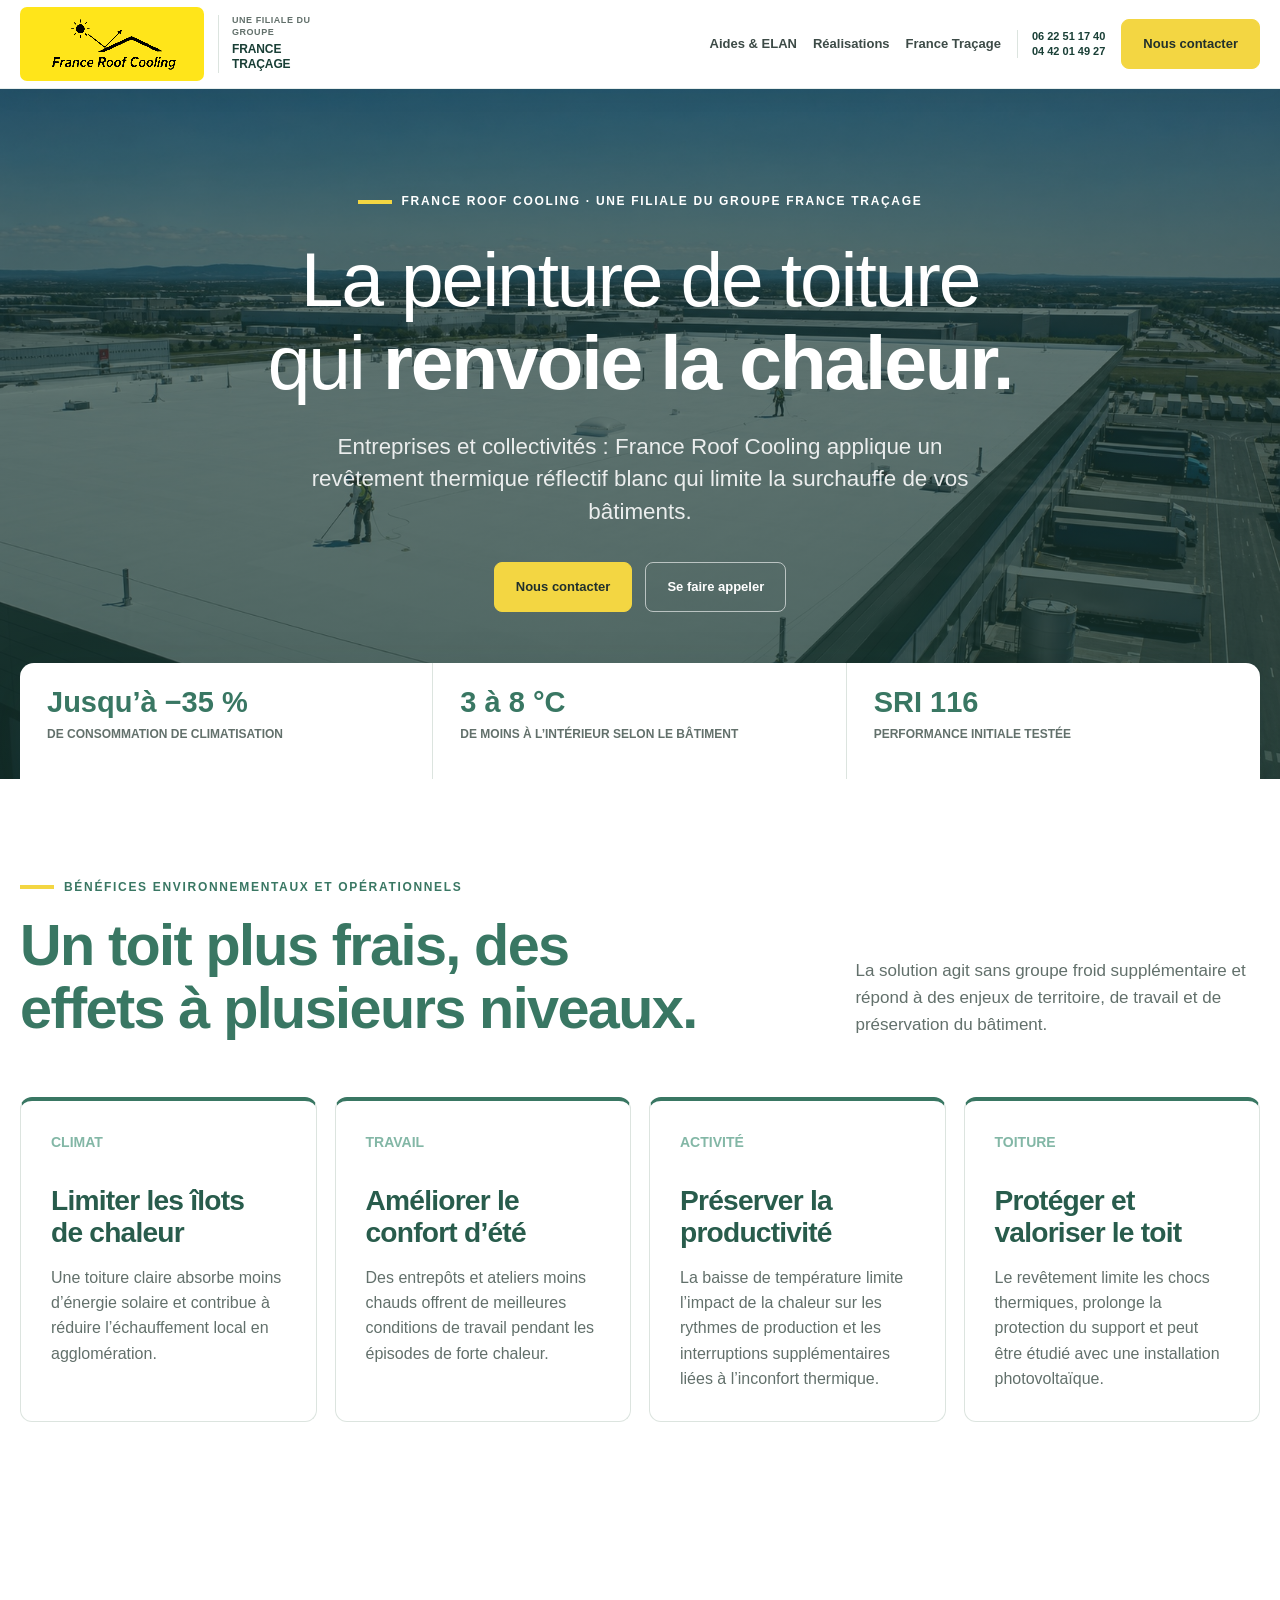
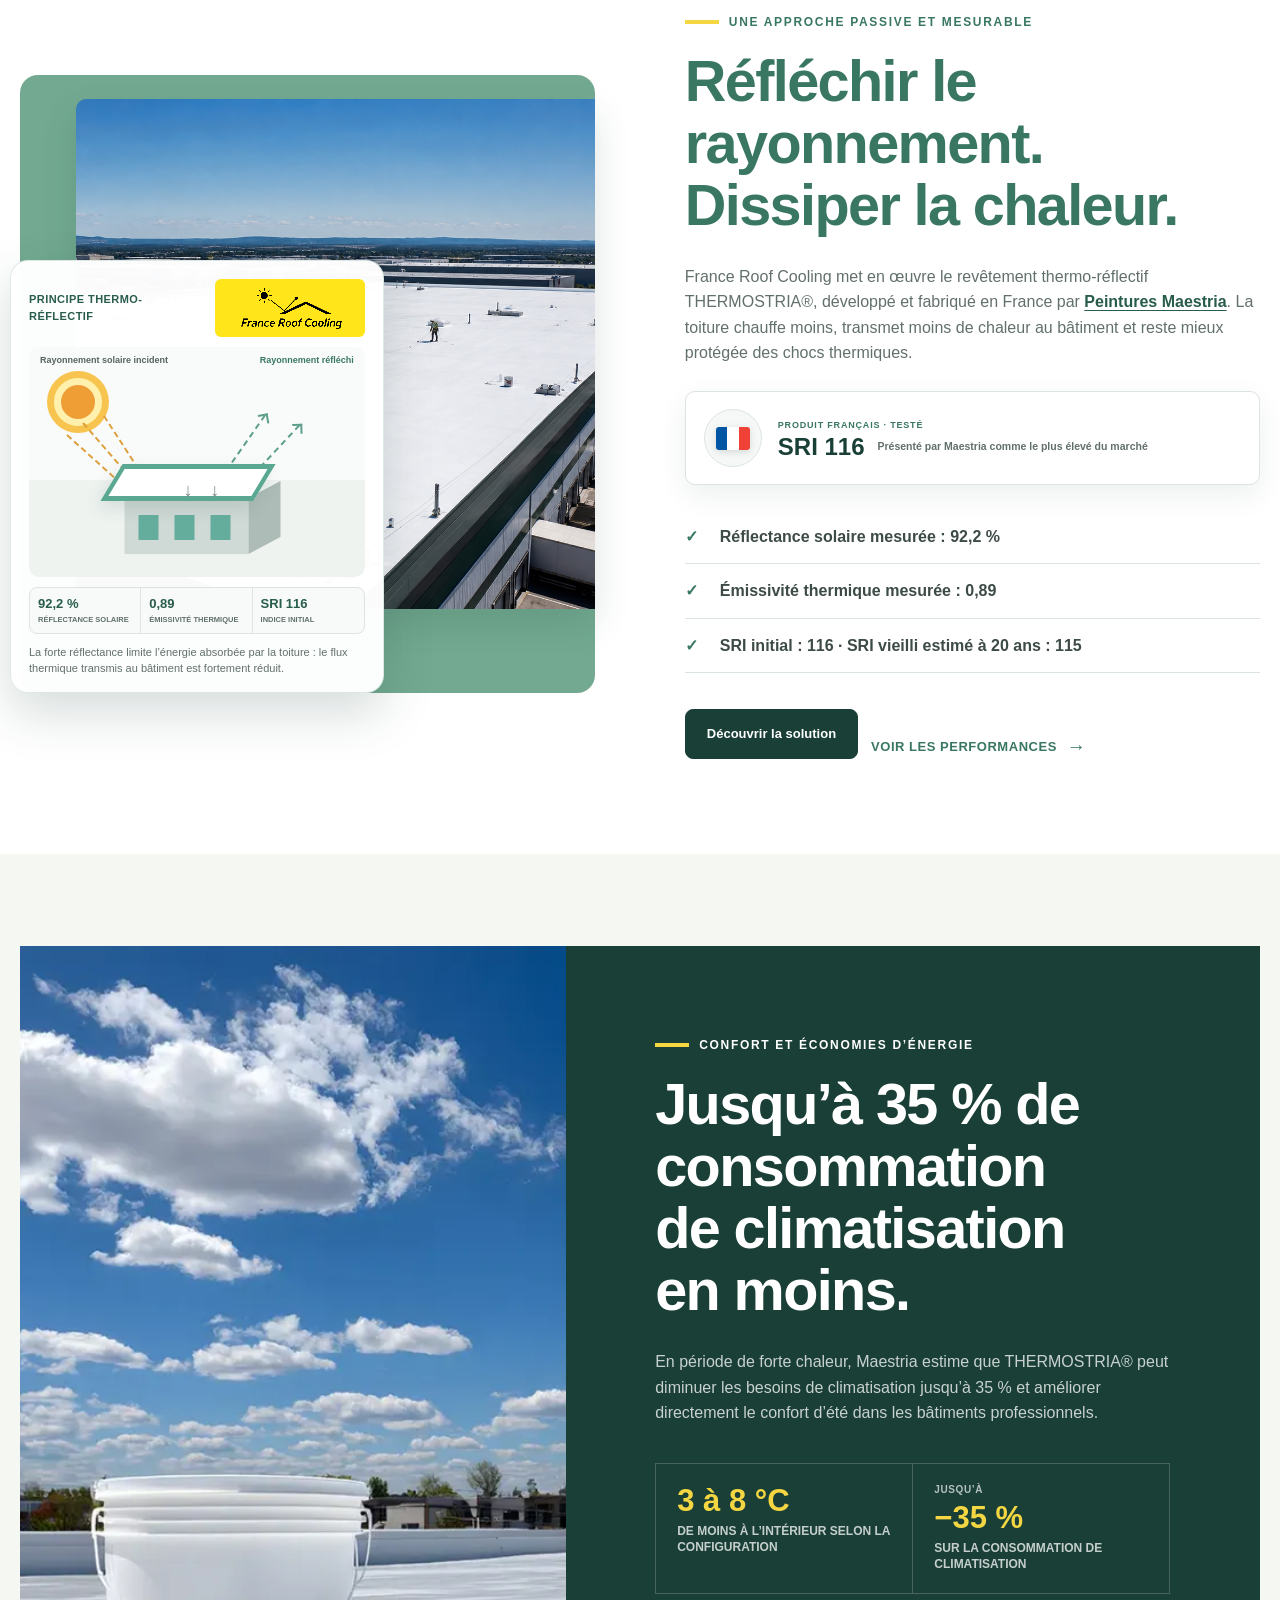
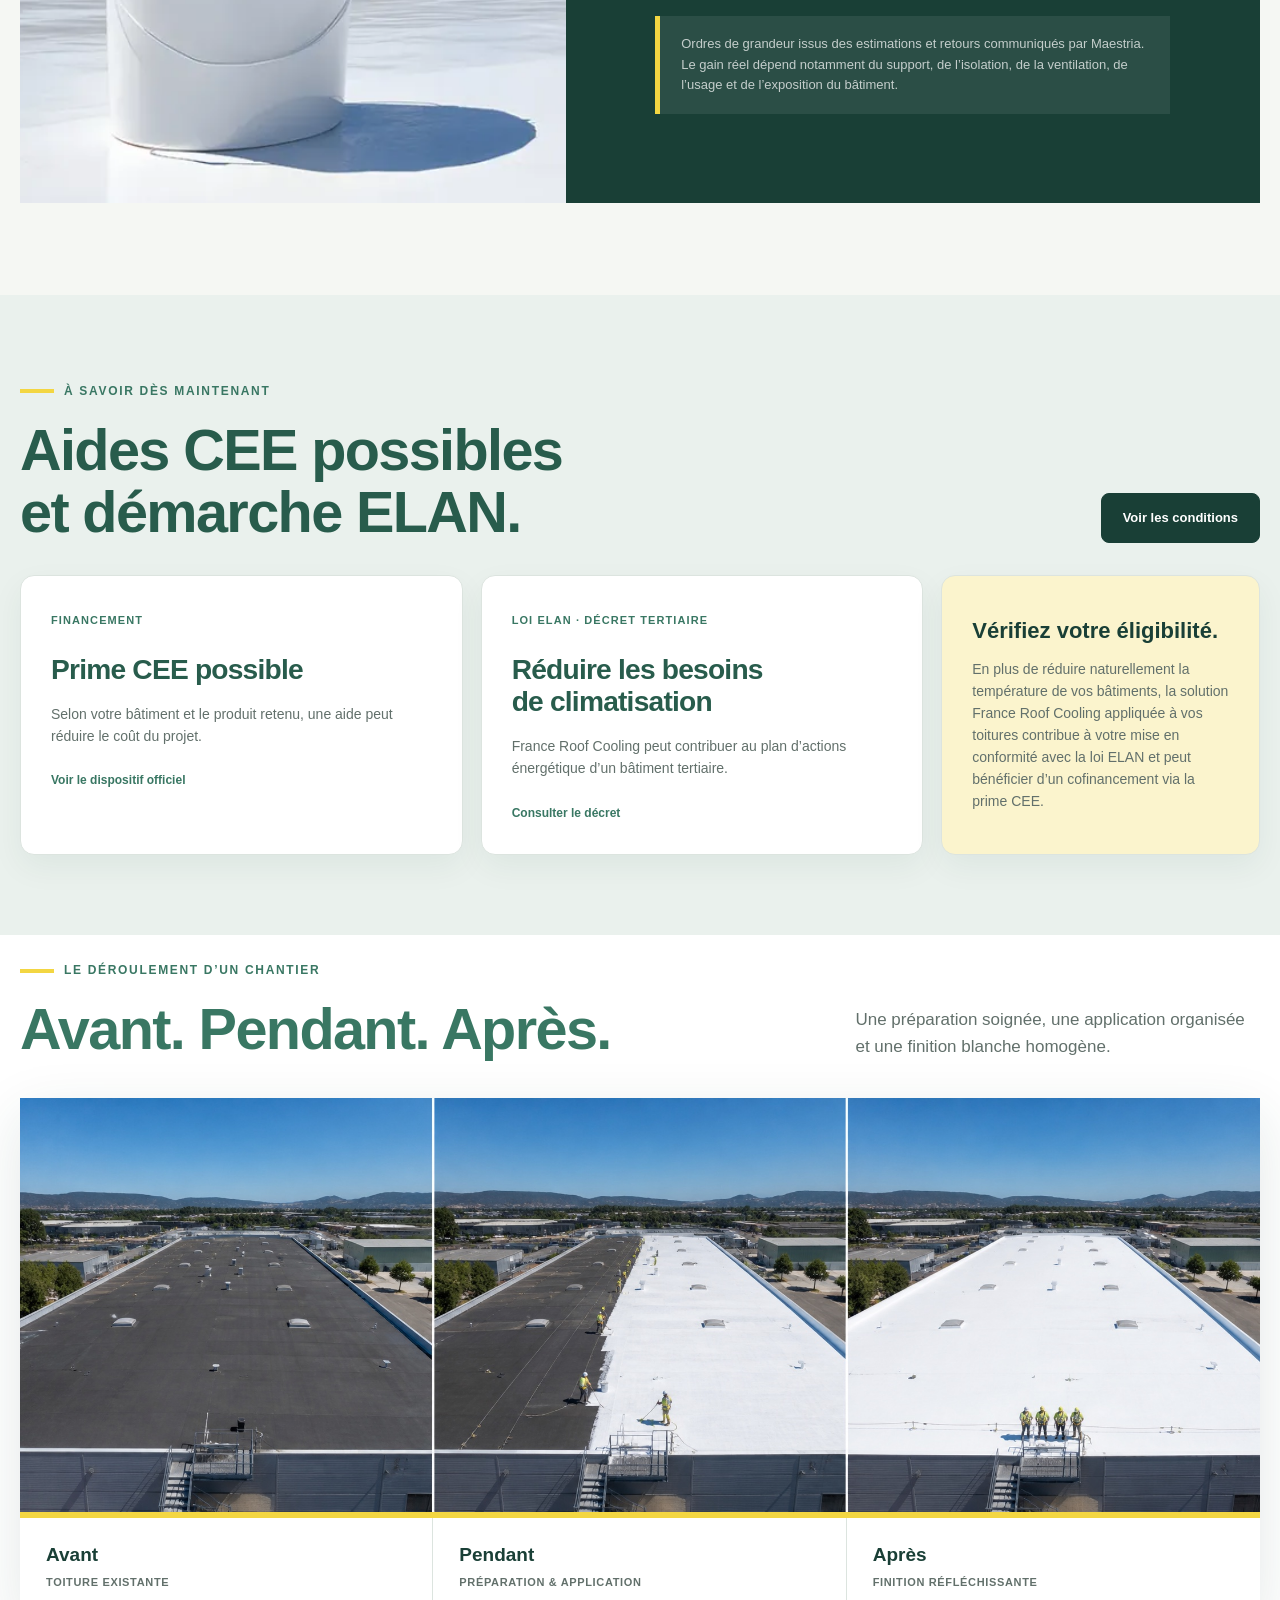
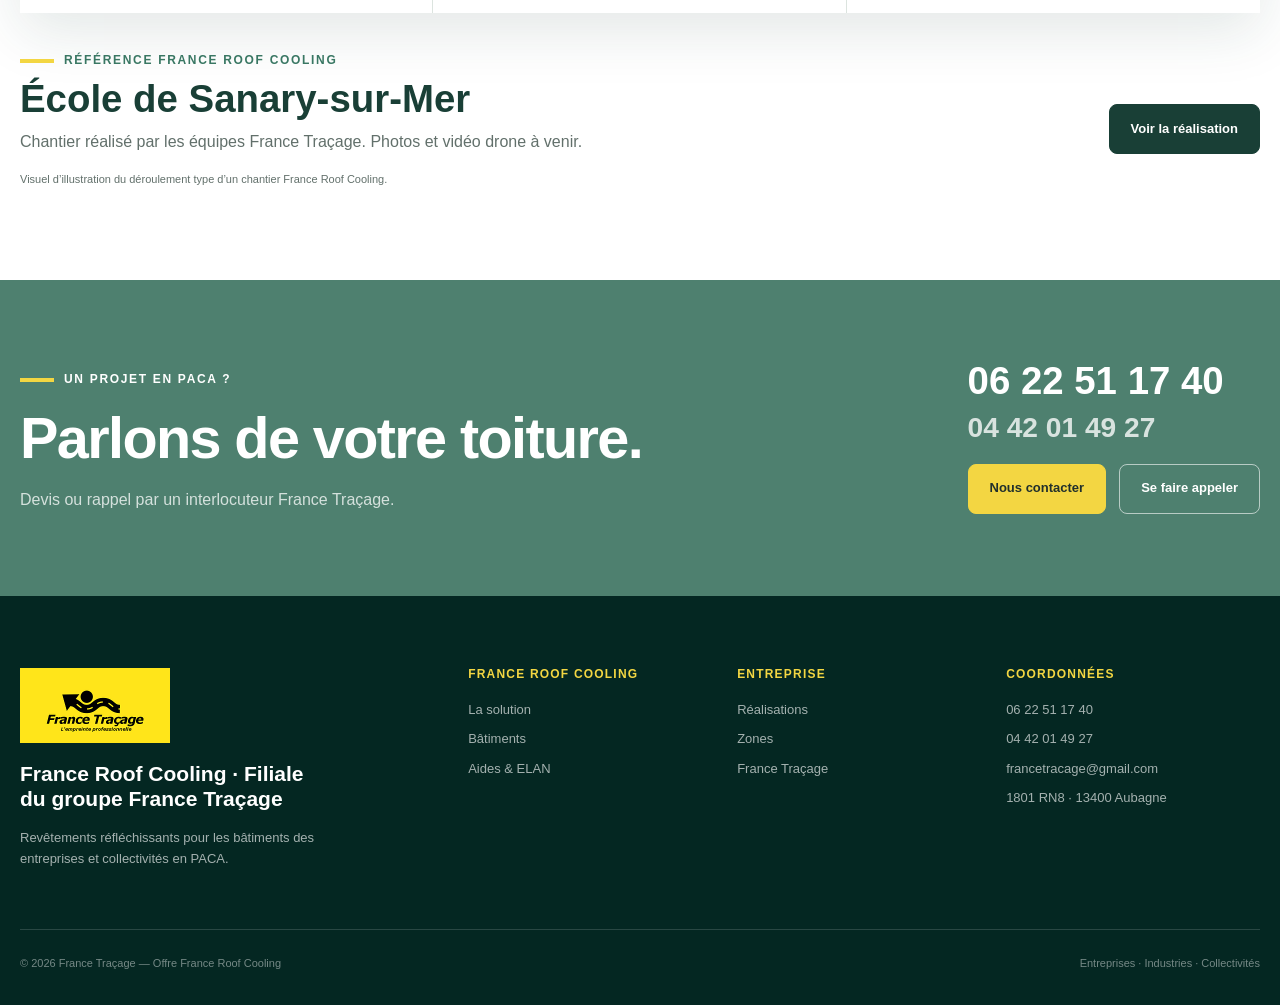
==== index.html @ ba307dc1 "Aligne le libelle du rayonnement solaire" ====
<!doctype html>
<html lang="fr">
<head>
  <meta charset="utf-8">
  <meta name="viewport" content="width=device-width, initial-scale=1">
  <title>France Roof Cooling par France Traçage | Toitures réfléchissantes en PACA</title>
  <meta name="description" content="France Roof Cooling applique en PACA le revêtement thermo-réflectif français THERMOSTRIA® : SRI 116, jusqu’à 35 % de climatisation en moins et 3 à 8 °C de gain intérieur selon le bâtiment.">
  <link rel="icon" href="/assets/france-roof-cooling-logo.png?v=1" type="image/png">
  <link rel="canonical" href="https://france-roof-cooling.vercel.app/">
  <link rel="stylesheet" href="/assets/styles.css?v=20">
  <meta property="og:title" content="France Roof Cooling par France Traçage — Entreprises et collectivités en PACA">
  <meta property="og:description" content="Revêtement thermo-réflectif français : SRI 116, confort d’été, économies de climatisation et protection de la toiture.">
  <meta property="og:type" content="website">
  <meta property="og:url" content="https://france-roof-cooling.vercel.app/">
  <meta property="og:image" content="https://france-roof-cooling.vercel.app/assets/og-france-toiture.png">
  <meta property="og:image:width" content="1732">
  <meta property="og:image:height" content="908">
  <meta property="og:image:alt" content="France Roof Cooling professionnel par France Traçage">
  <meta name="twitter:card" content="summary_large_image">
  <meta name="twitter:image" content="https://france-roof-cooling.vercel.app/assets/og-france-toiture.png">
  <script type="application/ld+json">
  {
    "@context": "https://schema.org",
    "@type": "LocalBusiness",
    "@id": "https://france-roof-cooling.vercel.app/#business",
    "name": "France Roof Cooling par France Traçage",
    "alternateName": "France Toiture Réfléchissante",
    "url": "https://france-roof-cooling.vercel.app/",
    "telephone": ["+33622511740", "+33442014927"],
    "email": "francetracage@gmail.com",
    "address": {
      "@type": "PostalAddress",
      "streetAddress": "1801 Route Nationale 8",
      "postalCode": "13400",
      "addressLocality": "Aubagne",
      "addressCountry": "FR"
    },
    "areaServed": "Provence-Alpes-Côte d’Azur",
    "knowsAbout": ["France Roof Cooling", "revêtement réfléchissant de toiture", "bac acier", "calandrite", "bâtiments professionnels"]
  }
  </script>
  <script src="/assets/site.js?v=2" defer></script>
</head>
<body>
  <a class="skip-link" href="#contenu">Aller au contenu</a>
  <header class="site-header">
    <nav class="nav" aria-label="Navigation principale">
      <div class="brand roofcool-brand">
        <a class="brand-home" href="/" aria-label="France Roof Cooling, accueil"><span class="brand-mark" aria-hidden="true"></span></a>
        <a class="brand-endorsement" href="https://francetracage-paca.fr/" target="_blank" rel="noopener" aria-label="Découvrir le groupe France Traçage">Une filiale du groupe <strong>France Traçage</strong></a>
      </div>
      <button class="menu-toggle" type="button" aria-controls="menu-principal" aria-expanded="false">Ouvrir le menu</button>
      <div class="nav-links" id="menu-principal">
        <a href="#aides">Aides & ELAN</a>
        <a href="/realisations/">Réalisations</a>
        <a href="https://francetracage-paca.fr/" target="_blank" rel="noopener">France Traçage</a>
        <span class="nav-phones"><a href="tel:+33622511740">06 22 51 17 40</a><a href="tel:+33442014927">04 42 01 49 27</a></span>
        <a class="button nav-cta" href="/contact/">Nous contacter</a>
      </div>
    </nav>
  </header>

  <main id="contenu">
    <section class="hero pro-hero">
      <div class="hero-slides" aria-hidden="true">
        <div class="hero-slide hero-slide-wide is-active"></div>
        <div class="hero-slide hero-slide-public"></div>
        <div class="hero-slide hero-slide-team"></div>
      </div>
      <div class="section-inner hero-inner">
        <div class="hero-copy">
          <span class="eyebrow light">France Roof Cooling · Une filiale du groupe France Traçage</span>
          <h1>La peinture de toiture qui <strong>renvoie la chaleur.</strong></h1>
          <p class="lead">Entreprises et collectivités : France Roof Cooling applique un revêtement thermique réflectif blanc qui limite la surchauffe de vos bâtiments.</p>
          <div class="cta-row">
            <a class="button" href="/contact/">Nous contacter</a>
            <a class="button outline" href="/contact/#rappel">Se faire appeler</a>
          </div>
        </div>
      </div>
      <div class="hero-proof" aria-label="Engagements France Roof Cooling par France Traçage">
        <div class="proof-item"><strong>Jusqu’à −35&nbsp;%</strong><span>de consommation de climatisation</span></div>
        <div class="proof-item"><strong>3 à 8 °C</strong><span>de moins à l’intérieur selon le bâtiment</span></div>
        <div class="proof-item"><strong>SRI 116</strong><span>performance initiale testée</span></div>
      </div>
    </section>

    <section class="band white">
      <div class="section-inner">
        <div class="section-heading"><div><span class="kicker">Bénéfices environnementaux et opérationnels</span><h2>Un toit plus frais, des effets à plusieurs niveaux.</h2></div><p>La solution agit sans groupe froid supplémentaire et répond à des enjeux de territoire, de travail et de préservation du bâtiment.</p></div>
        <div class="impact-grid">
          <article class="support-card impact-card"><span class="index">CLIMAT</span><h3>Limiter les îlots de chaleur</h3><p>Une toiture claire absorbe moins d’énergie solaire et contribue à réduire l’échauffement local en agglomération.</p></article>
          <article class="support-card impact-card"><span class="index">TRAVAIL</span><h3>Améliorer le confort d’été</h3><p>Des entrepôts et ateliers moins chauds offrent de meilleures conditions de travail pendant les épisodes de forte chaleur.</p></article>
          <article class="support-card impact-card"><span class="index">ACTIVITÉ</span><h3>Préserver la productivité</h3><p>La baisse de température limite l’impact de la chaleur sur les rythmes de production et les interruptions supplémentaires liées à l’inconfort thermique.</p></article>
          <article class="support-card impact-card"><span class="index">TOITURE</span><h3>Protéger et valoriser le toit</h3><p>Le revêtement limite les chocs thermiques, prolonge la protection du support et peut être étudié avec une installation photovoltaïque.</p></article>
        </div>
      </div>
    </section>

    <section class="band white">
      <div class="section-inner story-grid">
        <div class="photo-diagram-stage" aria-label="Toiture réfléchissante et schéma de fonctionnement France Roof Cooling">
          <img class="roof-photo" src="/assets/hero-industrial-roofcool.jpg" alt="Grande toiture blanche d’une plateforme logistique traitée avec un revêtement réfléchissant">
          <aside class="cooling-diagram">
            <div class="diagram-brand"><span>Principe thermo-réflectif</span><span class="diagram-logo" role="img" aria-label="France Roof Cooling"></span></div>
            <div class="diagram-scene" aria-hidden="true">
              <div class="diagram-sun"></div>
              <span class="diagram-label solar-label">Rayonnement solaire incident</span>
              <span class="solar-ray ray-one"></span><span class="solar-ray ray-two"></span><span class="solar-ray ray-three"></span>
              <span class="reflection-ray reflection-one"></span><span class="reflection-ray reflection-two"></span>
              <span class="diagram-label reflection-label">Rayonnement réfléchi</span>
              <div class="diagram-building"><span class="building-roof"></span><span class="building-front"></span><span class="building-side"></span><i></i><i></i><i></i></div>
              <span class="heat-arrow heat-one">↓</span><span class="heat-arrow heat-two">↓</span>
            </div>
            <div class="diagram-data" aria-label="Performances techniques">
              <div><strong>92,2&nbsp;%</strong><span>Réflectance solaire</span></div>
              <div><strong>0,89</strong><span>Émissivité thermique</span></div>
              <div><strong>SRI 116</strong><span>Indice initial</span></div>
            </div>
            <p>La forte réflectance limite l’énergie absorbée par la toiture&nbsp;: le flux thermique transmis au bâtiment est fortement réduit.</p>
          </aside>
        </div>
        <div>
          <span class="kicker">Une approche passive et mesurable</span>
          <h2>Réfléchir le rayonnement. Dissiper la chaleur.</h2>
          <p>France Roof Cooling met en œuvre le revêtement thermo-réflectif THERMOSTRIA®, développé et fabriqué en France par <a class="inline-link" href="https://www.maestria.fr/fr/" target="_blank" rel="noopener">Peintures Maestria</a>. La toiture chauffe moins, transmet moins de chaleur au bâtiment et reste mieux protégée des chocs thermiques.</p>
          <div class="french-product-proof" aria-label="Produit français testé, SRI 116">
            <span class="france-icon" aria-hidden="true"></span>
            <span class="french-product-copy">
              <span>Produit français · testé</span>
              <strong>SRI 116</strong>
              <small>Présenté par Maestria comme le plus élevé du marché</small>
            </span>
          </div>
          <ul class="check-list">
            <li>Réflectance solaire mesurée&nbsp;: 92,2&nbsp;%</li>
            <li>Émissivité thermique mesurée&nbsp;: 0,89</li>
            <li>SRI initial&nbsp;: 116 · SRI vieilli estimé à 20 ans&nbsp;: 115</li>
          </ul>
          <div class="cta-row"><a class="button dark" href="/solution-roof-cool/">Découvrir la solution</a><a class="text-link" href="/performances/">Voir les performances</a></div>
        </div>
      </div>
    </section>

    <section class="band">
      <div class="section-inner">
        <div class="performance-panel">
          <div class="performance-image"><img src="/assets/roof-performance.webp" alt="Revêtement thermique réflectif blanc appliqué sur une toiture professionnelle"></div>
          <div class="performance-copy">
            <span class="kicker light">Confort et économies d’énergie</span>
            <h2>Jusqu’à 35&nbsp;% de consommation de climatisation en moins.</h2>
            <p>En période de forte chaleur, Maestria estime que THERMOSTRIA® peut diminuer les besoins de climatisation jusqu’à 35&nbsp;% et améliorer directement le confort d’été dans les bâtiments professionnels.</p>
            <div class="metric-grid">
              <div class="metric"><strong>3 à 8 °C</strong><span>de moins à l’intérieur selon la configuration</span></div>
              <div class="metric"><small>Jusqu’à</small><strong>−35&nbsp;%</strong><span>sur la consommation de climatisation</span></div>
            </div>
            <p class="note">Ordres de grandeur issus des estimations et retours communiqués par Maestria. Le gain réel dépend notamment du support, de l’isolation, de la ventilation, de l’usage et de l’exposition du bâtiment.</p>
          </div>
        </div>
      </div>
    </section>

    <section class="funding-section" id="aides">
      <div class="section-inner">
        <div class="funding-heading">
          <div><span class="kicker light">À savoir dès maintenant</span><h2>Aides CEE possibles et démarche ELAN.</h2></div>
          <a class="button" href="https://www.ecologie.gouv.fr/politiques-publiques/operations-standardisees-deconomies-denergie" target="_blank" rel="noopener">Voir les conditions</a>
        </div>
        <div class="funding-grid">
          <article class="funding-card">
            <span class="funding-label">Financement</span>
            <h3>Prime CEE possible</h3>
            <p>Selon votre bâtiment et le produit retenu, une aide peut réduire le coût du projet.</p>
            <a href="https://www.ecologie.gouv.fr/politiques-publiques/operations-standardisees-deconomies-denergie" target="_blank" rel="noopener">Voir le dispositif officiel</a>
          </article>
          <article class="funding-card">
            <span class="funding-label">Loi ELAN · Décret tertiaire</span>
            <h3>Réduire les besoins de climatisation</h3>
            <p>France Roof Cooling peut contribuer au plan d’actions énergétique d’un bâtiment tertiaire.</p>
            <a href="https://www.legifrance.gouv.fr/loda/id/JORFTEXT000038812251/" target="_blank" rel="noopener">Consulter le décret</a>
          </article>
          <aside class="funding-note"><strong>Vérifiez votre éligibilité.</strong><p>En plus de réduire naturellement la température de vos bâtiments, la solution France Roof Cooling appliquée à vos toitures contribue à votre mise en conformité avec la loi ELAN et peut bénéficier d’un cofinancement via la prime CEE.</p></aside>
        </div>
      </div>
    </section>

    <section class="band white case-band">
      <div class="section-inner">
        <div class="section-heading sequence-heading">
          <div><span class="kicker">Le déroulement d’un chantier</span><h2>Avant. Pendant. Après.</h2></div>
          <p>Une préparation soignée, une application organisée et une finition blanche homogène.</p>
        </div>
        <figure class="roof-sequence">
          <img src="/assets/roofcool-avant-pendant-apres.jpg" alt="Illustration en trois étapes d’une toiture industrielle avant, pendant et après l’application d’un revêtement France Roof Cooling">
          <figcaption class="sequence-steps">
            <span><strong>Avant</strong><small>Toiture existante</small></span>
            <span><strong>Pendant</strong><small>Préparation & application</small></span>
            <span><strong>Après</strong><small>Finition réfléchissante</small></span>
          </figcaption>
        </figure>
        <div class="sequence-reference">
          <div><span class="kicker">Référence France Roof Cooling</span><strong>École de Sanary-sur-Mer</strong><p>Chantier réalisé par les équipes France Traçage. Photos et vidéo drone à venir.</p></div>
          <a class="button dark" href="/realisations/">Voir la réalisation</a>
        </div>
        <p class="sequence-note">Visuel d’illustration du déroulement type d’un chantier France Roof Cooling.</p>
      </div>
    </section>

    <section class="contact-banner">
      <div class="section-inner contact-banner-inner">
        <div><span class="kicker light">Un projet en PACA ?</span><h2>Parlons de votre toiture.</h2><p>Devis ou rappel par un interlocuteur France Traçage.</p></div>
        <div class="contact-actions">
          <a class="contact-phone" href="tel:+33622511740">06 22 51 17 40</a>
          <a class="contact-phone secondary-phone" href="tel:+33442014927">04 42 01 49 27</a>
          <div class="cta-row compact-actions"><a class="button" href="/contact/">Nous contacter</a><a class="button outline" href="/contact/#rappel">Se faire appeler</a></div>
        </div>
      </div>
    </section>
  </main>

  <footer class="site-footer">
    <div class="section-inner footer-grid">
      <div><img class="footer-parent-logo" src="/assets/france-tracage-logo.png" alt="France Traçage"><strong class="footer-brand">France Roof Cooling · Filiale du groupe France Traçage</strong><p>Revêtements réfléchissants pour les bâtiments des entreprises et collectivités en PACA.</p></div>
      <div><h3>France Roof Cooling</h3><ul class="footer-list"><li><a href="/solution-roof-cool/">La solution</a></li><li><a href="/applications-supports/">Bâtiments</a></li><li><a href="#aides">Aides & ELAN</a></li></ul></div>
      <div><h3>Entreprise</h3><ul class="footer-list"><li><a href="/realisations/">Réalisations</a></li><li><a href="/zones-intervention/">Zones</a></li><li><a href="https://francetracage-paca.fr/" target="_blank" rel="noopener">France Traçage</a></li></ul></div>
      <div><h3>Coordonnées</h3><ul class="footer-list"><li><a href="tel:+33622511740">06 22 51 17 40</a></li><li><a href="tel:+33442014927">04 42 01 49 27</a></li><li><a href="mailto:francetracage@gmail.com">francetracage@gmail.com</a></li><li>1801 RN8 · 13400 Aubagne</li></ul></div>
    </div>
    <div class="section-inner footer-bottom"><span>© 2026 France Traçage — Offre France Roof Cooling</span><span>Entreprises · Industries · Collectivités</span></div>
  </footer>
</body>
</html>
---- assets/styles.css ----
:root {
  --forest: #397763;
  --forest-dark: #285c4c;
  --forest-deep: #193f36;
  --mint: #83b7a6;
  --signal: #f3d642;
  --tracage-yellow: #ffe51a;
  --ink: #21302c;
  --muted: #62706b;
  --paper: #f5f7f3;
  --white: #ffffff;
  --line: #dce4df;
  --max: 1240px;
  --shadow: 0 18px 55px rgba(25, 63, 54, .12);
}

* {
  box-sizing: border-box;
}

html {
  scroll-behavior: smooth;
}

body {
  margin: 0;
  background: var(--paper);
  color: var(--ink);
  font-family: Inter, "Helvetica Neue", Arial, sans-serif;
  font-size: 16px;
  line-height: 1.58;
  -webkit-font-smoothing: antialiased;
}

body.menu-open {
  overflow: hidden;
}

a {
  color: inherit;
}

img {
  display: block;
  width: 100%;
  max-width: 100%;
  height: auto;
}

figure,
p {
  margin: 0;
}

p + p {
  margin-top: 14px;
}

h1,
h2,
h3 {
  margin: 0;
  font-family: Inter, "Helvetica Neue", Arial, sans-serif;
  line-height: 1.08;
  letter-spacing: -.028em;
  text-wrap: balance;
}

h1 {
  font-size: clamp(3rem, 6vw, 5.7rem);
  font-weight: 600;
}

h2 {
  color: var(--forest);
  font-size: clamp(2.15rem, 4.5vw, 4.1rem);
  font-weight: 700;
}

h3 {
  color: var(--forest-dark);
  font-size: clamp(1.4rem, 2.2vw, 1.9rem);
  font-weight: 700;
  line-height: 1.15;
}

.skip-link {
  position: fixed;
  top: 8px;
  left: -1000px;
  z-index: 100;
  padding: 10px 16px;
  background: var(--signal);
  color: var(--ink);
  font-weight: 800;
}

.skip-link:focus {
  left: 8px;
}

.site-header {
  position: sticky;
  top: 0;
  z-index: 20;
  background: rgba(255, 255, 255, .97);
  border-bottom: 1px solid rgba(57, 119, 99, .12);
  box-shadow: 0 5px 24px rgba(25, 63, 54, .05);
  backdrop-filter: blur(12px);
}

.nav {
  display: flex;
  align-items: center;
  justify-content: space-between;
  width: min(100% - 40px, var(--max));
  min-height: 88px;
  margin: 0 auto;
  gap: 28px;
}

.brand {
  display: flex;
  align-items: center;
  min-width: 310px;
  gap: 14px;
  color: var(--forest-deep);
  text-decoration: none;
}

.brand-mark,
.diagram-logo {
  position: relative;
  flex: 0 0 auto;
  border-radius: 7px;
  background: var(--tracage-yellow);
  isolation: isolate;
  overflow: hidden;
}

.brand-mark::before,
.diagram-logo::before {
  position: absolute;
  inset: 0;
  background: url("/assets/france-roof-cooling-logo-clean.png") center / cover no-repeat;
  content: "";
  filter: grayscale(1) brightness(1.75) contrast(3);
  mix-blend-mode: multiply;
}

.brand-mark {
  display: block;
  width: 184px;
  height: 74px;
}

.brand-home {
  display: block;
  flex: 0 0 auto;
  text-decoration: none;
}

.brand-endorsement {
  display: grid;
  max-width: 105px;
  padding-left: 13px;
  border-left: 1px solid var(--line);
  color: var(--muted);
  font-size: 9px;
  font-weight: 750;
  line-height: 1.3;
  letter-spacing: .06em;
  text-decoration: none;
  text-transform: uppercase;
}

.brand-endorsement strong {
  margin-top: 3px;
  color: var(--forest-deep);
  font-size: 12px;
  font-weight: 900;
  letter-spacing: -.01em;
}

.brand-endorsement:hover,
.brand-endorsement:focus-visible,
.brand-endorsement:hover strong,
.brand-endorsement:focus-visible strong {
  color: var(--forest);
}

.nav-links {
  display: flex;
  align-items: center;
  justify-content: flex-end;
  gap: 16px;
}

.nav-links > a {
  color: #3d4b47;
  font-size: 13px;
  font-weight: 750;
  text-decoration: none;
  white-space: nowrap;
}

.nav-links > a:hover,
.nav-links > a:focus-visible,
.nav-links > a[aria-current="page"] {
  color: var(--forest);
}

.menu-toggle {
  display: none;
  width: 48px;
  height: 48px;
  padding: 0;
  border: 0;
  background: var(--forest);
  color: var(--white);
  font: inherit;
  font-size: 0;
  cursor: pointer;
}

.menu-toggle::before,
.menu-toggle::after {
  content: "";
  display: block;
  width: 21px;
  height: 2px;
  margin: 6px auto;
  background: currentColor;
}

.button,
button[type="submit"] {
  display: inline-flex;
  align-items: center;
  justify-content: center;
  min-height: 50px;
  padding: 13px 21px;
  border: 1px solid var(--signal);
  border-radius: 8px;
  background: var(--signal);
  color: var(--ink);
  font: inherit;
  font-size: 13px;
  font-weight: 750;
  letter-spacing: 0;
  text-decoration: none;
  white-space: nowrap;
  cursor: pointer;
  transition: .2s ease;
}

.button:hover,
.button:focus-visible,
button[type="submit"]:hover,
button[type="submit"]:focus-visible {
  background: #ffe34f;
  transform: translateY(-2px);
}

.button.dark {
  border-color: var(--forest-deep);
  background: var(--forest-deep);
  color: var(--white);
}

.button.dark:hover,
.button.dark:focus-visible {
  border-color: var(--forest);
  background: var(--forest);
}

.button.outline {
  border-color: rgba(255, 255, 255, .6);
  background: transparent;
  color: var(--white);
}

.button.outline:hover,
.button.outline:focus-visible {
  border-color: var(--white);
  background: var(--white);
  color: var(--forest-deep);
}

.nav-links .nav-cta {
  color: var(--ink);
}

.phone-link {
  color: var(--forest-deep) !important;
  font-weight: 900 !important;
}

.nav-phones {
  display: grid;
  gap: 2px;
  padding-left: 14px;
  border-left: 1px solid var(--line);
}

.nav-phones a {
  color: var(--forest-deep);
  font-size: 11px;
  font-weight: 900;
  line-height: 1.2;
  text-decoration: none;
  white-space: nowrap;
}

.section-inner {
  width: min(100% - 40px, var(--max));
  margin: 0 auto;
}

.eyebrow,
.kicker {
  display: inline-flex;
  align-items: center;
  gap: 10px;
  color: var(--forest);
  font-size: 12px;
  font-weight: 900;
  letter-spacing: .14em;
  text-transform: uppercase;
}

.eyebrow::before,
.kicker::before {
  content: "";
  width: 34px;
  height: 4px;
  background: var(--signal);
}

.kicker.light,
.eyebrow.light {
  color: var(--white);
}

.hero {
  position: relative;
  min-height: 690px;
  background: var(--forest-deep);
  color: var(--white);
  overflow: hidden;
}

.hero-slides,
.hero-slide {
  position: absolute;
  inset: 0;
}

.hero-slides {
  z-index: 0;
}

.hero-slide {
  background-position: center;
  background-size: cover;
  opacity: 0;
  transform: scale(1.03);
  transition: opacity 1.2s ease, transform 6.5s ease;
}

.hero-slide.is-active {
  opacity: 1;
  transform: scale(1);
}

.hero-slide-wide {
  background-image: url("/assets/hero-industrial-roofcool.jpg");
}

.hero-slide-team {
  background-image: url("/assets/hero-roofcool-team-wide.jpg");
}

.hero-slide-public {
  background-image: url("/assets/hero-roofcool-public-wide.jpg");
}

.hero::before {
  content: "";
  position: absolute;
  inset: 0;
  z-index: 1;
  background: linear-gradient(180deg, rgba(23, 54, 47, .62) 0%, rgba(23, 54, 47, .7) 52%, rgba(23, 54, 47, .76) 100%);
}

.pro-hero::before {
  background: linear-gradient(180deg, rgba(23, 54, 47, .6) 0%, rgba(23, 54, 47, .68) 52%, rgba(23, 54, 47, .76) 100%);
}

.hero::after {
  content: none;
}

.hero-inner {
  position: relative;
  z-index: 2;
  display: flex;
  align-items: center;
  min-height: 690px;
  padding: 75px 0 145px;
}

.hero-copy {
  max-width: 900px;
  margin: 0 auto;
  text-align: center;
}

.hero h1 {
  max-width: 880px;
  margin: 27px auto;
  color: var(--white);
  font-weight: 400;
}

.hero h1 strong {
  color: var(--white);
  font-weight: 700;
}

.hero .lead {
  max-width: 720px;
  margin-right: auto;
  margin-left: auto;
  color: rgba(255, 255, 255, .88);
  font-size: clamp(1.12rem, 2vw, 1.4rem);
  line-height: 1.45;
}

.cta-row {
  display: flex;
  flex-wrap: wrap;
  align-items: center;
  gap: 13px;
  margin-top: 34px;
}

.hero .cta-row {
  justify-content: center;
}

.hero-proof {
  position: absolute;
  bottom: 0;
  left: 50%;
  z-index: 2;
  display: grid;
  grid-template-columns: repeat(3, 1fr);
  width: min(100% - 40px, var(--max));
  transform: translateX(-50%);
  background: var(--white);
  color: var(--ink);
  box-shadow: var(--shadow);
  border-radius: 14px 14px 0 0;
  overflow: hidden;
}

.proof-item {
  min-height: 116px;
  padding: 25px 27px;
  border-right: 1px solid var(--line);
}

.proof-item:last-child {
  border-right: 0;
}

.proof-item strong {
  display: block;
  color: var(--forest);
  font-size: 29px;
  line-height: 1;
}

.proof-item span {
  display: block;
  margin-top: 9px;
  color: var(--muted);
  font-size: 12px;
  font-weight: 750;
  line-height: 1.35;
  text-transform: uppercase;
}

.funding-section {
  padding: 80px 0;
  background: #eaf1ed;
  color: var(--ink);
}

.funding-heading {
  display: grid;
  grid-template-columns: minmax(0, 1fr) auto;
  align-items: end;
  gap: 50px;
  margin-bottom: 32px;
}

.funding-heading h2 {
  max-width: 950px;
  margin-top: 18px;
  color: var(--forest-dark);
}

.funding-grid {
  display: grid;
  grid-template-columns: repeat(2, minmax(0, 1fr)) minmax(260px, .72fr);
  gap: 18px;
  background: transparent;
  border: 0;
}

.funding-card,
.funding-note {
  min-height: 245px;
  padding: 30px;
  background: var(--white);
  border: 1px solid var(--line);
  border-radius: 14px;
  box-shadow: 0 12px 32px rgba(25, 63, 54, .06);
}

.funding-card h3 {
  margin: 22px 0 17px;
  color: var(--forest-dark);
}

.funding-card p,
.funding-note p {
  color: var(--muted);
  font-size: 14px;
}

.funding-label {
  color: var(--forest);
  font-size: 11px;
  font-weight: 900;
  letter-spacing: .1em;
  text-transform: uppercase;
}

.funding-card a {
  display: inline-block;
  margin-top: 24px;
  color: var(--forest);
  font-size: 12px;
  font-weight: 850;
  text-decoration: none;
}

.story-grid .image-stack .main-image {
  width: 100%;
}

.funding-note {
  display: flex;
  flex-direction: column;
  justify-content: center;
  background: #fbf4cd;
  color: var(--forest-deep);
}

.funding-note strong {
  font-size: 22px;
  line-height: 1.15;
}

.funding-note p {
  margin-top: 15px;
  color: var(--muted);
}

.funding-section .kicker.light,
.funding-section .eyebrow.light {
  color: var(--forest);
}

.funding-section .button {
  border-color: var(--forest-deep);
  background: var(--forest-deep);
  color: var(--white);
}

.funding-intro {
  max-width: 760px;
  margin-top: 20px;
  color: var(--muted);
}

.band {
  padding: 92px 0;
}

.band.white {
  background: var(--white);
}

.band.green {
  background: var(--forest);
  color: var(--white);
}

.band.dark {
  background: var(--forest-deep);
  color: var(--white);
}

.band.green h2,
.band.dark h2,
.band.green h3,
.band.dark h3 {
  color: var(--white);
}

.section-heading {
  display: grid;
  grid-template-columns: minmax(0, 1.15fr) minmax(300px, .6fr);
  align-items: end;
  gap: 60px;
  margin-bottom: 58px;
}

.section-heading h2 {
  max-width: 850px;
  margin-top: 18px;
}

.section-heading > p {
  color: var(--muted);
  font-size: 17px;
}

.story-grid,
.two-col {
  display: grid;
  grid-template-columns: repeat(2, minmax(0, 1fr));
  gap: clamp(42px, 7vw, 96px);
  align-items: center;
}

.story-grid h2,
.two-col h2 {
  margin: 18px 0 28px;
}

.story-grid p,
.two-col p {
  color: var(--muted);
}

.image-stack {
  position: relative;
  min-height: 590px;
}

.image-stack .main-image {
  width: 84%;
  height: 540px;
  object-fit: cover;
}

.image-stack .small-image {
  position: absolute;
  right: 0;
  bottom: 0;
  width: 48%;
  height: 265px;
  border: 14px solid var(--white);
  object-fit: cover;
}

.image-stack .number-badge {
  position: absolute;
  right: 0;
  top: 0;
  display: grid;
  place-items: center;
  width: 132px;
  height: 132px;
  background: var(--signal);
  color: var(--forest-deep);
  font-size: 43px;
  font-weight: 900;
}

.photo-diagram-stage {
  position: relative;
  min-height: 615px;
  padding: 24px 0 84px 28px;
  border-radius: 18px;
  background: #72a990;
}

.photo-diagram-stage .roof-photo {
  width: calc(100% - 28px);
  height: 510px;
  margin-left: auto;
  border-radius: 10px 0 0 10px;
  object-fit: cover;
  box-shadow: 0 15px 36px rgba(25, 63, 54, .14);
}

.cooling-diagram {
  position: absolute;
  bottom: 0;
  left: -10px;
  width: min(65%, 390px);
  min-width: 335px;
  padding: 18px 18px 16px;
  border: 1px solid rgba(57, 119, 99, .16);
  border-radius: 18px;
  background: rgba(255, 255, 255, .98);
  color: var(--ink);
  box-shadow: 0 20px 50px rgba(25, 63, 54, .18);
}

.diagram-brand {
  display: flex;
  align-items: center;
  justify-content: space-between;
  gap: 14px;
}

.diagram-brand span {
  color: var(--forest-dark);
  font-size: 11px;
  font-weight: 900;
  letter-spacing: .04em;
  text-transform: uppercase;
}

.diagram-logo {
  width: 150px;
  height: 58px;
  border-radius: 6px;
}

.diagram-scene {
  position: relative;
  height: 230px;
  margin-top: 10px;
  overflow: hidden;
  border-radius: 10px;
  background: linear-gradient(180deg, #f9fbfa 0 58%, #eef3f0 58% 100%);
}

.diagram-sun {
  position: absolute;
  top: 31px;
  left: 25px;
  width: 48px;
  height: 48px;
  border: 7px solid #fff1ad;
  border-radius: 50%;
  background: #ef9e35;
  box-shadow: 0 0 0 7px #f7c54f;
}

.diagram-label {
  position: absolute;
  z-index: 4;
  color: #55635e;
  font-size: 9px;
  font-weight: 750;
  line-height: 1.2;
}

.solar-label {
  top: 8px;
  left: 11px;
  max-width: none;
  white-space: nowrap;
}

.reflection-label {
  top: 8px;
  right: 11px;
  max-width: 110px;
  color: var(--forest);
  text-align: right;
}

.solar-ray,
.reflection-ray {
  position: absolute;
  z-index: 2;
  width: 92px;
  height: 2px;
  border-top: 2px dashed #dda03c;
  transform-origin: left center;
}

.solar-ray::after,
.reflection-ray::after {
  content: "";
  position: absolute;
  top: -5px;
  right: -1px;
  width: 8px;
  height: 8px;
  border-top: 2px solid currentColor;
  border-right: 2px solid currentColor;
  transform: rotate(45deg);
}

.solar-ray {
  color: #dda03c;
  transform: rotate(49deg);
}

.ray-one { top: 75px; left: 54px; }
.ray-two { top: 68px; left: 75px; transform: rotate(57deg); }
.ray-three { top: 87px; left: 38px; transform: rotate(42deg); }

.reflection-ray {
  width: 68px;
  color: #5e9f8b;
  border-color: #5e9f8b;
  transform: rotate(-55deg);
}

.reflection-one { top: 123px; left: 197px; }
.reflection-two { top: 127px; left: 224px; transform: rotate(-47deg); }

.diagram-building {
  position: absolute;
  bottom: 22px;
  left: 50%;
  z-index: 3;
  width: 185px;
  height: 91px;
  transform: translateX(-50%);
}

.building-roof {
  position: absolute;
  top: 0;
  left: 7px;
  z-index: 3;
  width: 153px;
  height: 37px;
  background: #fff;
  border: 5px solid #5ba892;
  transform: skewX(-31deg);
  box-shadow: 0 7px 16px rgba(25, 63, 54, .12);
}

.building-front {
  position: absolute;
  top: 34px;
  left: 20px;
  width: 124px;
  height: 56px;
  background: #cfd9d5;
}

.building-side {
  position: absolute;
  top: 34px;
  left: 144px;
  width: 32px;
  height: 56px;
  background: #aebcb7;
  transform: skewY(-28deg);
  transform-origin: left top;
}

.diagram-building i {
  position: absolute;
  top: 51px;
  z-index: 4;
  width: 20px;
  height: 25px;
  background: #64ac9b;
}

.diagram-building i:nth-of-type(1) { left: 34px; }
.diagram-building i:nth-of-type(2) { left: 70px; }
.diagram-building i:nth-of-type(3) { left: 106px; }

.heat-arrow {
  position: absolute;
  z-index: 5;
  top: 134px;
  color: #7b8a85;
  font-size: 18px;
  line-height: 1;
}

.heat-one { left: 46%; }
.heat-two { left: 54%; }

.diagram-data {
  display: grid;
  grid-template-columns: repeat(3, minmax(0, 1fr));
  margin-top: 10px;
  overflow: hidden;
  border: 1px solid var(--line);
  border-radius: 8px;
  background: #f7faf8;
}

.diagram-data div {
  min-width: 0;
  padding: 9px 8px;
  border-right: 1px solid var(--line);
}

.diagram-data div:last-child {
  border-right: 0;
}

.diagram-data strong {
  display: block;
  color: var(--forest-dark);
  font-size: 13px;
  line-height: 1;
  white-space: nowrap;
}

.diagram-data span {
  display: block;
  margin-top: 5px;
  color: var(--muted);
  font-size: 7.5px;
  font-weight: 800;
  line-height: 1.2;
  text-transform: uppercase;
}

.cooling-diagram > p {
  margin-top: 11px;
  color: var(--muted);
  font-size: 11px;
  line-height: 1.4;
}

.cooling-diagram > p strong {
  color: var(--forest-dark);
}

.check-list,
.plain-list,
.footer-list {
  margin: 25px 0 0;
  padding: 0;
  list-style: none;
}

.check-list li {
  position: relative;
  padding: 14px 0 14px 35px;
  border-bottom: 1px solid var(--line);
  color: #3d4b47;
  font-weight: 700;
}

.check-list li::before {
  content: "✓";
  position: absolute;
  left: 0;
  color: var(--forest);
  font-weight: 950;
}

.text-link {
  display: inline-flex;
  align-items: center;
  gap: 10px;
  margin-top: 25px;
  color: var(--forest);
  font-size: 13px;
  font-weight: 900;
  letter-spacing: .04em;
  text-decoration: none;
  text-transform: uppercase;
}

.text-link::after {
  content: "→";
  font-size: 19px;
  transition: transform .2s ease;
}

.text-link:hover::after,
.text-link:focus-visible::after {
  transform: translateX(5px);
}

.text-link.light {
  color: var(--white);
}

.inline-link {
  color: var(--forest-dark);
  font-weight: 800;
  text-decoration-thickness: 1px;
  text-underline-offset: 3px;
}

.inline-link:hover,
.inline-link:focus-visible {
  color: var(--forest);
}

.french-product-proof {
  display: grid;
  grid-template-columns: 58px minmax(0, 1fr);
  align-items: center;
  gap: 16px;
  margin: 26px 0 4px;
  padding: 17px 18px;
  border: 1px solid var(--line);
  border-radius: 10px;
  background: var(--white);
  box-shadow: 0 10px 28px rgba(25, 63, 54, .08);
}

.france-icon {
  display: grid;
  place-items: center;
  width: 58px;
  height: 58px;
  border: 1px solid #dce5e1;
  border-radius: 50%;
  background: #f6f8f7;
}

.france-icon::before {
  width: 34px;
  height: 23px;
  border-radius: 3px;
  background: linear-gradient(90deg, #0055a4 0 33.333%, #fff 33.333% 66.666%, #ef4135 66.666% 100%);
  box-shadow: 0 2px 7px rgba(25, 63, 54, .16);
  content: "";
}

.french-product-copy {
  display: grid;
  grid-template-columns: auto minmax(0, 1fr);
  align-items: center;
  gap: 3px 13px;
}

.french-product-copy > span {
  grid-column: 1 / -1;
  color: var(--forest);
  font-size: 9px;
  font-weight: 900;
  letter-spacing: .09em;
  text-transform: uppercase;
}

.french-product-copy strong {
  color: var(--forest-deep);
  font-size: 24px;
  line-height: 1;
  white-space: nowrap;
}

.french-product-copy small {
  color: var(--muted);
  font-size: 10.5px;
  font-weight: 700;
  line-height: 1.25;
}

.sector-grid,
.support-grid,
.metric-grid,
.footer-grid {
  display: grid;
  grid-template-columns: repeat(3, minmax(0, 1fr));
}

.sector-card {
  position: relative;
  min-height: 470px;
  padding: 35px;
  background: var(--forest-deep);
  color: var(--white);
  overflow: hidden;
}

.sector-card + .sector-card {
  border-left: 1px solid rgba(255,255,255,.22);
}

.sector-card::before {
  content: "";
  position: absolute;
  inset: 0;
  background: linear-gradient(0deg, rgba(3, 35, 31, .95), rgba(3, 35, 31, .1));
  z-index: 1;
}

.sector-card img {
  position: absolute;
  inset: 0;
  width: 100%;
  height: 100%;
  object-fit: cover;
  opacity: .76;
  transition: transform .5s ease;
}

.sector-card:hover img {
  transform: scale(1.035);
}

.sector-card-copy {
  position: absolute;
  right: 35px;
  bottom: 35px;
  left: 35px;
  z-index: 2;
}

.sector-card span {
  color: var(--signal);
  font-size: 12px;
  font-weight: 900;
}

.sector-card h3 {
  margin: 11px 0 15px;
  color: var(--white);
}

.sector-card p {
  color: rgba(255,255,255,.78);
  font-size: 14px;
}

.support-grid {
  gap: 18px;
}

.impact-grid {
  display: grid;
  grid-template-columns: repeat(4, minmax(0, 1fr));
  gap: 18px;
}

.support-card.impact-card {
  min-height: 260px;
  padding: 30px;
}

.support-card.impact-card .index {
  margin-bottom: 32px;
}

.support-card {
  min-height: 280px;
  padding: 35px;
  background: var(--white);
  border: 1px solid var(--line);
  border-top: 4px solid var(--forest);
  border-radius: 12px;
}

.support-card .index,
.value-card .index {
  display: block;
  margin-bottom: 55px;
  color: var(--mint);
  font-size: 14px;
  font-weight: 900;
}

.support-card p {
  margin-top: 15px;
  color: var(--muted);
}

.performance-panel {
  display: grid;
  grid-template-columns: minmax(0, .88fr) minmax(0, 1.12fr);
  min-height: 590px;
  background: var(--forest-deep);
  color: var(--white);
}

.performance-image {
  min-height: 470px;
}

.performance-image img {
  height: 100%;
  object-fit: cover;
}

.performance-copy {
  display: flex;
  flex-direction: column;
  justify-content: center;
  padding: clamp(45px, 7vw, 95px);
}

.performance-copy h2 {
  margin: 18px 0 28px;
  color: var(--white);
}

.performance-copy p {
  color: rgba(255,255,255,.76);
}

.metric-grid {
  grid-template-columns: repeat(2, minmax(0, 1fr));
  margin-top: 38px;
  border-top: 1px solid rgba(255,255,255,.2);
  border-left: 1px solid rgba(255,255,255,.2);
}

.metric {
  min-height: 120px;
  padding: 21px;
  border-right: 1px solid rgba(255,255,255,.2);
  border-bottom: 1px solid rgba(255,255,255,.2);
}

.metric strong {
  display: block;
  color: var(--signal);
  font-size: 31px;
  line-height: 1;
  white-space: nowrap;
}

.metric small {
  display: block;
  margin-bottom: 7px;
  color: rgba(255,255,255,.68);
  font-size: 10px;
  font-weight: 850;
  letter-spacing: .06em;
  line-height: 1;
  text-transform: uppercase;
}

.metric span {
  display: block;
  margin-top: 8px;
  color: rgba(255,255,255,.75);
  font-size: 12px;
  font-weight: 750;
  line-height: 1.3;
  text-transform: uppercase;
}

.note {
  margin-top: 22px;
  padding: 18px 21px;
  border-left: 5px solid var(--signal);
  background: rgba(255,255,255,.08);
  color: rgba(255,255,255,.72) !important;
  font-size: 13px;
}

.process-grid {
  display: grid;
  grid-template-columns: minmax(280px, .65fr) minmax(0, 1.35fr);
  gap: 80px;
  align-items: start;
}

.process-grid h2 {
  margin: 18px 0 25px;
}

.process-list {
  margin: 0;
  padding: 0;
  list-style: none;
  counter-reset: process;
}

.process-list li {
  display: grid;
  grid-template-columns: 82px 1fr;
  gap: 25px;
  padding: 29px 0;
  border-top: 1px solid rgba(255,255,255,.25);
  counter-increment: process;
}

.process-list li::before {
  content: "0" counter(process);
  color: var(--signal);
  font-size: 14px;
  font-weight: 950;
}

.process-list strong {
  display: block;
  margin-bottom: 7px;
  color: var(--white);
  font-size: 22px;
  line-height: 1.1;
}

.process-list p {
  color: rgba(255,255,255,.68);
  font-size: 14px;
}

.case-panel {
  display: grid;
  grid-template-columns: 1.1fr .9fr;
  background: var(--white);
  box-shadow: var(--shadow);
}

.case-media {
  position: relative;
  min-height: 520px;
  background:
    linear-gradient(rgba(6,47,42,.25), rgba(6,47,42,.25)),
    url("/assets/hero-industrial-roofcool.jpg") center / cover;
}

.pro-case-media {
  background:
    linear-gradient(rgba(6,47,42,.48), rgba(6,47,42,.48)),
    url("/assets/application-cool-roof.webp") center / cover;
}

.video-placeholder {
  position: absolute;
  inset: 28px;
  display: grid;
  place-items: center;
  border: 1px solid rgba(255,255,255,.72);
  color: var(--white);
  text-align: center;
}

.play-mark {
  display: grid;
  place-items: center;
  width: 88px;
  height: 88px;
  margin: 0 auto 18px;
  border-radius: 50%;
  background: var(--signal);
  color: var(--forest-deep);
  font-size: 24px;
}

.video-placeholder strong {
  display: block;
  font-size: 14px;
  letter-spacing: .08em;
  text-transform: uppercase;
}

.case-copy {
  padding: clamp(45px, 6vw, 80px);
}

.case-copy h2 {
  margin: 18px 0 28px;
}

.case-meta {
  display: grid;
  grid-template-columns: repeat(2, 1fr);
  margin-top: 35px;
  border-top: 1px solid var(--line);
}

.case-meta div {
  padding: 18px 12px 18px 0;
  border-bottom: 1px solid var(--line);
}

.case-meta strong,
.case-meta span {
  display: block;
}

.case-meta strong {
  color: var(--forest);
  font-size: 12px;
  letter-spacing: .08em;
  text-transform: uppercase;
}

.case-meta span {
  margin-top: 5px;
  color: var(--muted);
  font-size: 14px;
}

.trust-band {
  padding: 78px 0;
  background: var(--signal);
}

.trust-band-inner {
  display: grid;
  grid-template-columns: minmax(0, 1fr) auto;
  gap: 50px;
  align-items: center;
}

.trust-band h2 {
  max-width: 920px;
  color: var(--forest-deep);
  font-size: clamp(2rem, 4.6vw, 4.2rem);
}

.trust-contact {
  display: grid;
  gap: 6px;
  max-width: 360px;
  color: var(--forest-deep);
}

.trust-contact span {
  font-size: 12px;
  font-weight: 750;
  text-transform: uppercase;
}

.contact-banner {
  padding: 82px 0;
  background: #4e806f;
  color: var(--white);
}

.contact-banner-inner {
  display: grid;
  grid-template-columns: 1fr auto;
  align-items: center;
  gap: 60px;
}

.contact-banner h2 {
  margin: 18px 0;
  color: var(--white);
}

.contact-banner p {
  max-width: 690px;
  color: rgba(255,255,255,.76);
}

.contact-actions {
  display: grid;
  gap: 13px;
}

.contact-phone {
  color: var(--white);
  font-size: clamp(1.6rem, 3vw, 2.55rem);
  font-weight: 900;
  line-height: 1;
  text-decoration: none;
  white-space: nowrap;
}

.secondary-phone {
  font-size: clamp(1.25rem, 2.2vw, 1.8rem);
  color: rgba(255, 255, 255, .78);
}

.compact-actions {
  margin-top: 9px;
}

.site-footer {
  padding: 72px 0 32px;
  background: #042722;
  color: var(--white);
}

.footer-grid {
  grid-template-columns: 1.35fr .75fr .75fr .85fr;
  gap: 45px;
}

.footer-brand {
  display: block;
  max-width: 300px;
  font-size: 21px;
  font-weight: 700;
  line-height: 1.2;
}

.footer-parent-logo {
  width: 150px;
  height: 75px;
  margin-bottom: 18px;
  object-fit: contain;
}

.case-band {
  padding-top: 20px;
}

.sequence-heading {
  margin-bottom: 38px;
}

.roof-sequence {
  margin: 0;
  background: var(--white);
  box-shadow: var(--shadow);
}

.roof-sequence img {
  width: 100%;
  aspect-ratio: 3 / 1;
  object-fit: cover;
}

.sequence-steps {
  display: grid;
  grid-template-columns: repeat(3, 1fr);
  border-top: 6px solid var(--signal);
  background: var(--white);
  color: var(--forest-deep);
}

.sequence-steps span {
  display: grid;
  gap: 4px;
  padding: 22px 26px;
  border-right: 1px solid var(--line);
}

.sequence-steps span:last-child {
  border-right: 0;
}

.sequence-steps strong {
  color: var(--forest-deep);
  font-size: 19px;
  font-weight: 800;
}

.sequence-steps small {
  color: var(--muted);
  font-size: 11px;
  font-weight: 750;
  letter-spacing: .06em;
  text-transform: uppercase;
}

.sequence-reference {
  display: flex;
  align-items: end;
  justify-content: space-between;
  gap: 35px;
  padding: 38px 0 0;
}

.sequence-reference > div {
  display: grid;
  gap: 10px;
}

.sequence-reference > div > strong {
  color: var(--forest-deep);
  font-size: clamp(1.6rem, 3vw, 2.6rem);
  line-height: 1;
}

.sequence-reference p {
  color: var(--muted);
}

.sequence-note {
  margin-top: 17px;
  color: var(--muted);
  font-size: 11px;
}

.site-footer p,
.footer-list a,
.footer-list li {
  color: rgba(255,255,255,.64);
  font-size: 13px;
}

.site-footer p {
  max-width: 330px;
  margin-top: 17px;
}

.site-footer h3 {
  color: var(--signal);
  font-family: inherit;
  font-size: 12px;
  letter-spacing: .1em;
  text-transform: uppercase;
}

.footer-list {
  margin-top: 18px;
}

.footer-list li + li {
  margin-top: 9px;
}

.footer-list a {
  text-decoration: none;
}

.footer-list a:hover,
.footer-list a:focus-visible {
  color: var(--white);
}

.footer-bottom {
  display: flex;
  justify-content: space-between;
  gap: 30px;
  margin-top: 60px;
  padding-top: 25px;
  border-top: 1px solid rgba(255,255,255,.15);
  color: rgba(255,255,255,.45);
  font-size: 11px;
}

.page-hero {
  position: relative;
  min-height: 440px;
  display: flex;
  align-items: flex-end;
  padding: 82px 0 72px;
  background: linear-gradient(135deg, #294f45, #6d8c81);
  color: var(--white);
  overflow: hidden;
}

.page-hero::after {
  content: none;
}

.page-hero .section-inner {
  position: relative;
  z-index: 1;
}

.page-hero h1 {
  max-width: 1040px;
  margin-top: 25px;
  color: var(--white);
  font-size: clamp(2.8rem, 6vw, 5.25rem);
}

.page-hero .lead {
  max-width: 760px;
  margin-top: 27px;
  color: rgba(255,255,255,.78);
  font-size: 20px;
}

.breadcrumb {
  padding: 16px 0;
  background: var(--white);
  border-bottom: 1px solid var(--line);
  color: var(--muted);
  font-size: 12px;
}

.breadcrumb a {
  color: var(--forest);
  font-weight: 800;
  text-decoration: none;
}

.detail-grid,
.form-grid {
  display: grid;
  grid-template-columns: minmax(0, .78fr) minmax(0, 1.22fr);
  gap: 70px;
  align-items: start;
}

.detail-nav {
  position: sticky;
  top: 135px;
  padding: 32px;
  background: var(--forest-deep);
  color: var(--white);
}

.detail-nav strong {
  display: block;
  margin-bottom: 20px;
  color: var(--signal);
  font-size: 12px;
  letter-spacing: .1em;
  text-transform: uppercase;
}

.detail-nav a {
  display: block;
  padding: 13px 0;
  border-top: 1px solid rgba(255,255,255,.17);
  color: rgba(255,255,255,.74);
  font-size: 14px;
  font-weight: 700;
  text-decoration: none;
}

.detail-nav a:hover,
.detail-nav a:focus-visible {
  color: var(--white);
}

.prose h2 {
  margin: 18px 0 28px;
}

.prose h3 {
  margin-top: 38px;
}

.prose p,
.prose li {
  color: var(--muted);
}

.prose .plain-list {
  margin-top: 15px;
}

.plain-list li {
  padding: 10px 0;
  border-bottom: 1px solid var(--line);
}

.highlight-box {
  margin: 38px 0;
  padding: 30px;
  border-left: 7px solid var(--signal);
  background: var(--white);
}

.highlight-box strong {
  display: block;
  color: var(--forest);
  font-size: 21px;
}

.highlight-box p {
  margin-top: 10px;
}

.form-panel {
  padding: 43px;
  background: var(--white);
  box-shadow: var(--shadow);
  border-radius: 14px;
}

.form-panel h2 {
  margin-bottom: 30px;
  font-size: clamp(2rem, 4vw, 3.2rem);
}

.callback-panel {
  border-top: 8px solid var(--signal);
}

.callback-intro {
  margin: -12px 0 28px;
  color: var(--muted);
}

.single-fields {
  grid-template-columns: 1fr;
}

.contact-side-title {
  margin: 18px 0 28px;
}

.direct-phone-list {
  display: grid;
  gap: 12px;
}

.direct-phone-list a {
  display: flex;
  align-items: center;
  justify-content: space-between;
  gap: 20px;
  padding: 22px 24px;
  background: var(--forest-deep);
  color: var(--white);
  text-decoration: none;
}

.direct-phone-list a:hover,
.direct-phone-list a:focus-visible {
  background: var(--forest);
}

.direct-phone-list span {
  color: var(--signal);
  font-size: 11px;
  font-weight: 900;
  letter-spacing: .1em;
  text-transform: uppercase;
}

.direct-phone-list strong {
  font-size: clamp(1.2rem, 2.3vw, 1.8rem);
  line-height: 1;
}

.field-grid {
  display: grid;
  grid-template-columns: repeat(2, minmax(0, 1fr));
  gap: 20px;
}

.field {
  display: grid;
  gap: 7px;
}

.field.full {
  grid-column: 1 / -1;
}

.field label {
  color: var(--forest-deep);
  font-size: 12px;
  font-weight: 850;
  letter-spacing: .05em;
  text-transform: uppercase;
}

.field input,
.field select,
.field textarea {
  width: 100%;
  min-height: 49px;
  padding: 12px 14px;
  border: 1px solid #cbd3cf;
  border-radius: 7px;
  background: #fbfcfa;
  color: var(--ink);
  font: inherit;
}

.field textarea {
  min-height: 150px;
  resize: vertical;
}

.field input:focus,
.field select:focus,
.field textarea:focus {
  border-color: var(--forest);
  outline: 3px solid rgba(69,175,155,.18);
}

.form-note {
  margin: 18px 0;
  color: var(--muted);
  font-size: 12px;
}

.hp-field {
  position: absolute;
  left: -10000px;
}

.contact-direct {
  padding: 35px;
  background: var(--signal);
  color: var(--forest-deep);
}

.contact-direct strong,
.contact-direct a,
.contact-direct span {
  display: block;
}

.contact-direct strong {
  font-size: 12px;
  letter-spacing: .08em;
  text-transform: uppercase;
}

.contact-direct a {
  margin: 14px 0;
  font-size: clamp(1.9rem, 4vw, 3rem);
  font-weight: 900;
  line-height: 1;
  text-decoration: none;
}

.contact-direct span {
  font-size: 13px;
}

.address-card {
  margin-top: 25px;
  padding: 30px;
  border: 1px solid var(--line);
}

.address-card strong {
  color: var(--forest);
}

.address-card p,
.address-card a {
  margin-top: 8px;
  color: var(--muted);
  font-size: 14px;
}

.zone-list {
  display: grid;
  grid-template-columns: repeat(2, minmax(0, 1fr));
  gap: 1px;
  margin-top: 35px;
  background: var(--line);
  border: 1px solid var(--line);
}

.zone-list div {
  padding: 22px;
  background: var(--white);
}

.zone-list strong,
.zone-list span {
  display: block;
}

.zone-list strong {
  color: var(--forest);
}

.zone-list span {
  margin-top: 4px;
  color: var(--muted);
  font-size: 13px;
}

@media (max-width: 1100px) {
  .nav {
    min-height: 88px;
  }

  .brand {
    min-width: 0;
  }

  .menu-toggle {
    display: block;
  }

  .nav-links {
    position: fixed;
    inset: 88px 0 auto;
    display: none;
    align-items: stretch;
    padding: 24px 20px 35px;
    background: var(--white);
    border-bottom: 1px solid var(--line);
    box-shadow: var(--shadow);
  }

  .nav-links.is-open {
    display: grid;
  }

  .nav-links > a {
    padding: 10px 0;
    font-size: 15px;
  }

  .nav-links .nav-cta {
    margin-top: 8px;
  }

  .nav-phones {
    padding: 14px 0;
    border-top: 1px solid var(--line);
    border-left: 0;
  }

  .nav-phones a {
    font-size: 14px;
  }

  .hero,
  .hero-inner {
    min-height: 680px;
  }

  .sector-grid {
    grid-template-columns: 1fr;
  }

  .impact-grid {
    grid-template-columns: repeat(2, minmax(0, 1fr));
  }

  .sector-card {
    min-height: 390px;
  }

  .sector-card + .sector-card {
    border-top: 1px solid rgba(255,255,255,.22);
    border-left: 0;
  }
}

@media (max-width: 820px) {
  h1 {
    font-size: clamp(2.8rem, 13vw, 5rem);
  }

  .band {
    padding: 78px 0;
  }

  .hero {
    min-height: auto;
  }

  .hero::before {
    background: linear-gradient(rgba(3,35,31,.88), rgba(3,35,31,.82));
  }

  .hero-inner {
    min-height: 650px;
    padding: 74px 0 145px;
  }

  .hero-proof {
    position: relative;
    left: auto;
    bottom: auto;
    grid-template-columns: repeat(3, 1fr);
    width: 100%;
    transform: none;
  }

  .section-heading,
  .funding-heading,
  .story-grid,
  .two-col,
  .performance-panel,
  .process-grid,
  .case-panel,
  .trust-band-inner,
  .contact-banner-inner,
  .detail-grid,
  .form-grid {
    grid-template-columns: 1fr;
  }

  .funding-section {
    padding: 78px 0;
  }

  .funding-grid {
    grid-template-columns: 1fr;
  }

  .funding-heading {
    align-items: start;
  }

  .funding-heading .button {
    justify-self: start;
  }

  .sequence-reference {
    align-items: start;
    flex-direction: column;
  }

  .section-heading {
    gap: 25px;
  }

  .image-stack {
    min-height: 475px;
  }

  .image-stack .main-image {
    height: 425px;
  }

  .image-stack .small-image {
    height: 220px;
  }

  .photo-diagram-stage {
    width: min(100%, 680px);
    min-height: 600px;
  }

  .photo-diagram-stage .roof-photo {
    height: 490px;
  }

  .support-grid,
  .impact-grid,
  .footer-grid {
    grid-template-columns: 1fr;
  }

  .performance-image {
    min-height: 380px;
  }

  .case-media {
    min-height: 440px;
  }

  .detail-nav {
    position: static;
  }

  .contact-actions {
    justify-items: start;
  }
}

@media (max-width: 560px) {
  .nav,
  .section-inner {
    width: min(100% - 28px, var(--max));
  }

  .hero-proof {
    grid-template-columns: 1fr;
  }

  .proof-item {
    border-right: 0;
    border-bottom: 1px solid var(--line);
  }

  .sequence-steps span {
    padding: 16px 10px;
  }

  .sequence-steps strong {
    font-size: 14px;
  }

  .sequence-steps small {
    font-size: 8px;
  }

  .brand-mark {
    display: block;
    width: 124px;
    height: 58px;
  }

  .brand-endorsement {
    max-width: 74px;
    padding-left: 8px;
    font-size: 6.5px;
  }

  .brand-endorsement strong {
    font-size: 8.5px;
  }

  .roofcool-brand {
    gap: 8px;
  }

  .nav {
    gap: 16px;
  }

  .hero-inner {
    padding-top: 60px;
  }

  .hero h1 {
    margin: 22px 0;
  }

  .hero .lead,
  .page-hero .lead {
    font-size: 17px;
  }

  .cta-row,
  .cta-row .button {
    width: 100%;
  }

  .compact-actions {
    width: 100%;
  }

  .proof-item {
    min-height: 100px;
    padding: 20px 16px;
  }

  .proof-item strong {
    font-size: 24px;
  }

  .image-stack {
    min-height: 390px;
  }

  .image-stack .main-image {
    width: 94%;
    height: 350px;
  }

  .image-stack .small-image {
    width: 52%;
    height: 170px;
    border-width: 8px;
  }

  .image-stack .number-badge {
    width: 88px;
    height: 88px;
    font-size: 30px;
  }

  .photo-diagram-stage {
    min-height: 0;
    padding: 14px 14px 18px;
    border-radius: 14px;
  }

  .photo-diagram-stage .roof-photo {
    width: 100%;
    height: 310px;
    margin: 0;
    border-radius: 8px;
  }

  .cooling-diagram {
    position: relative;
    bottom: auto;
    left: auto;
    width: calc(100% - 18px);
    min-width: 0;
    margin: -52px 9px 0;
    padding: 14px;
    border-radius: 14px;
  }

  .diagram-logo {
    width: 112px;
    height: 44px;
  }

  .diagram-brand {
    gap: 8px;
  }

  .diagram-brand > span:first-child {
    font-size: 9px;
  }

  .diagram-scene {
    height: 210px;
  }

  .french-product-proof {
    grid-template-columns: 48px minmax(0, 1fr);
    gap: 12px;
    padding: 14px;
  }

  .france-icon {
    width: 48px;
    height: 48px;
  }

  .france-icon::before {
    width: 29px;
    height: 20px;
  }

  .french-product-copy {
    grid-template-columns: 1fr;
    gap: 5px;
  }

  .french-product-copy > span {
    grid-column: auto;
  }

  .reflection-one { left: 58%; }
  .reflection-two { left: 67%; }

  .sector-card {
    min-height: 350px;
    padding: 25px;
  }

  .sector-card-copy {
    right: 25px;
    bottom: 25px;
    left: 25px;
  }

  .performance-copy,
  .case-copy,
  .form-panel {
    padding: 35px 24px;
  }

  .process-list li {
    grid-template-columns: 48px 1fr;
    gap: 15px;
  }

  .field-grid,
  .zone-list {
    grid-template-columns: 1fr;
  }

  .field.full {
    grid-column: auto;
  }

  .footer-bottom {
    display: grid;
  }
}

@media (prefers-reduced-motion: reduce) {
  *,
  *::before,
  *::after {
    scroll-behavior: auto !important;
    transition: none !important;
  }

  .hero-slide {
    transform: none;
  }
}
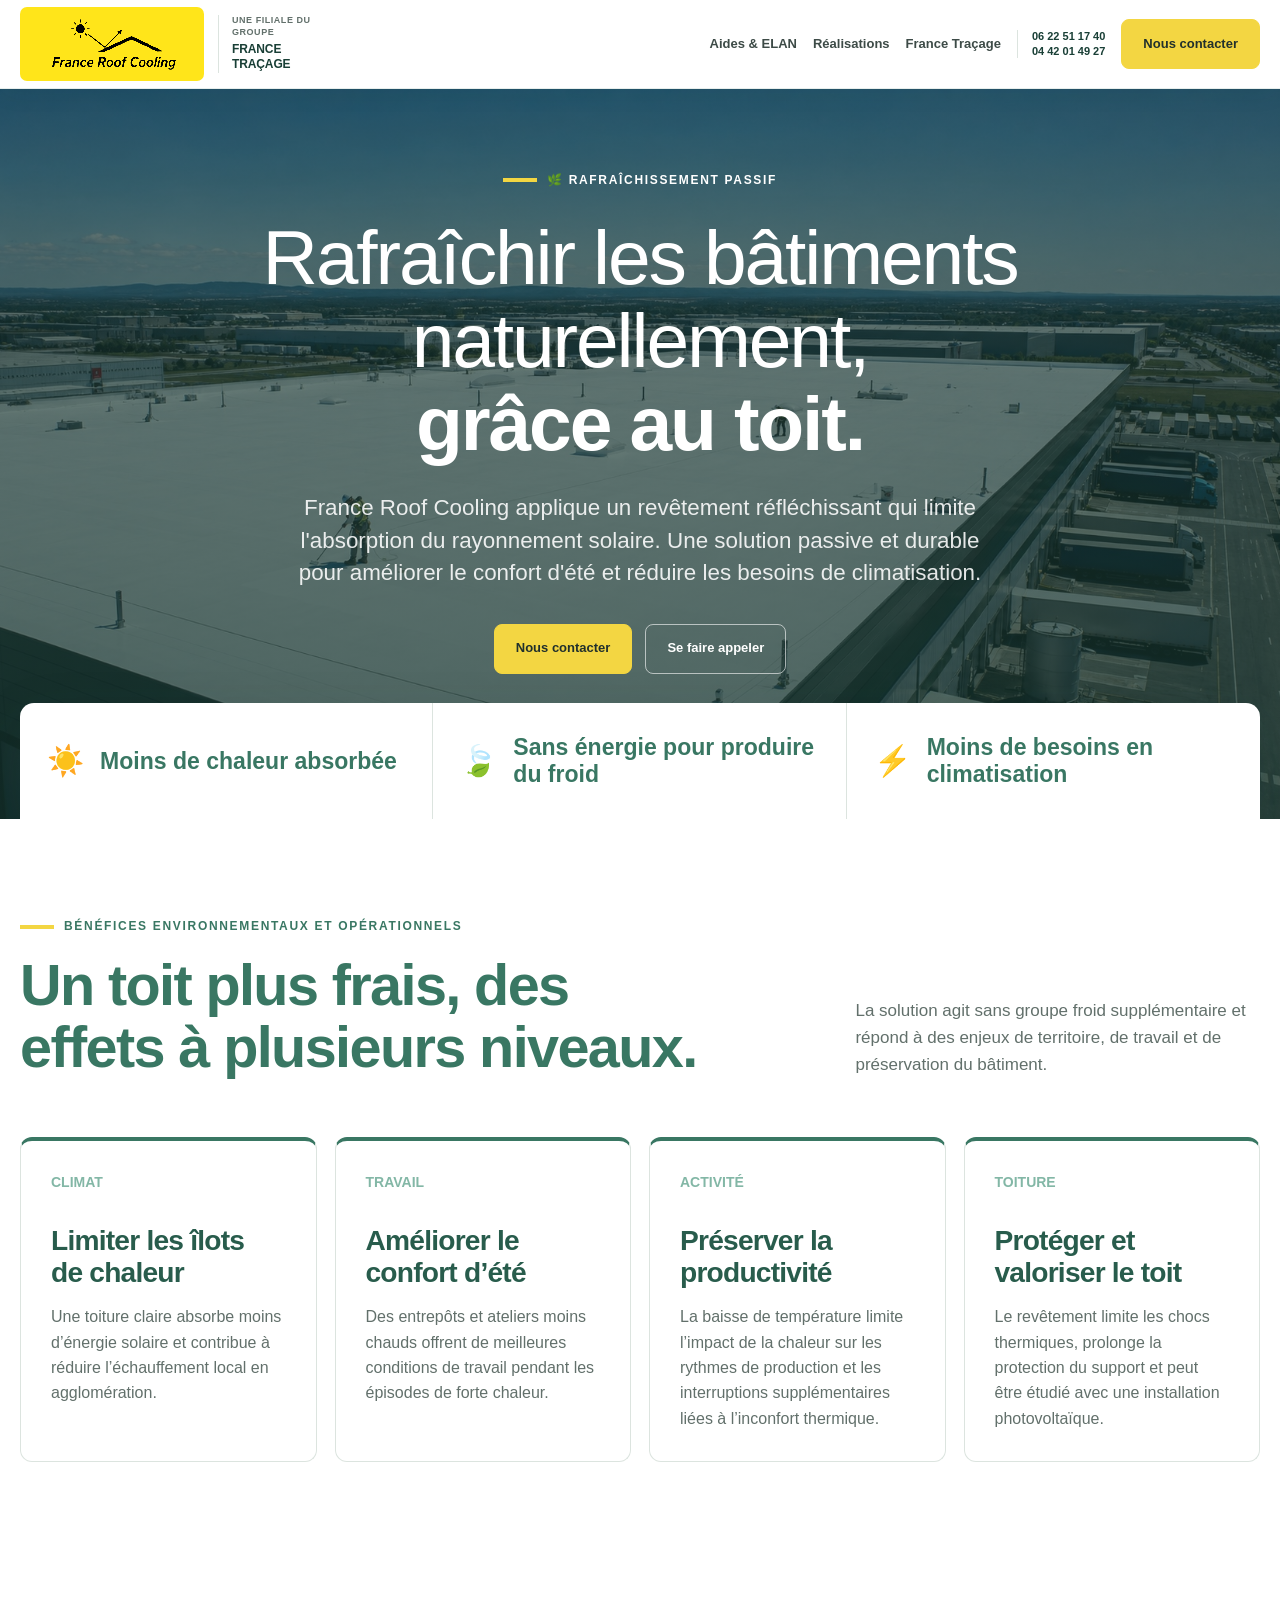
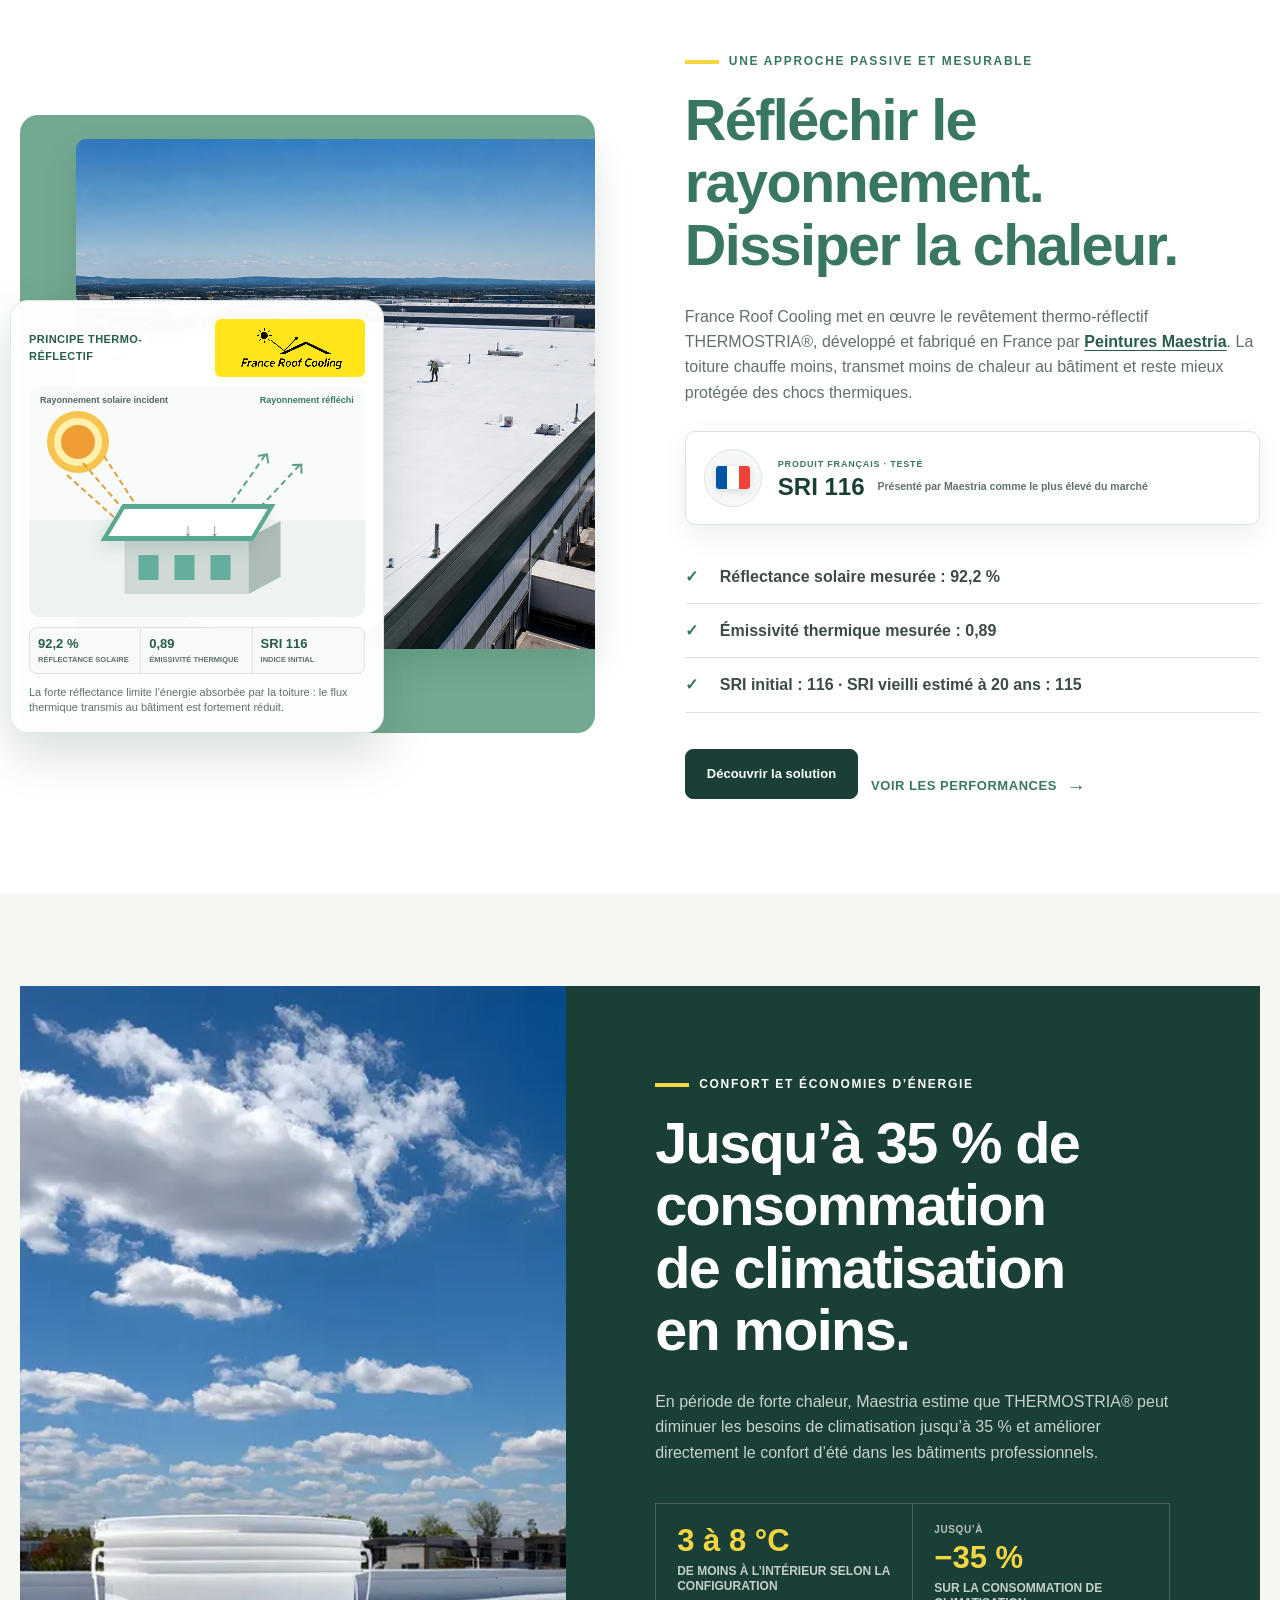
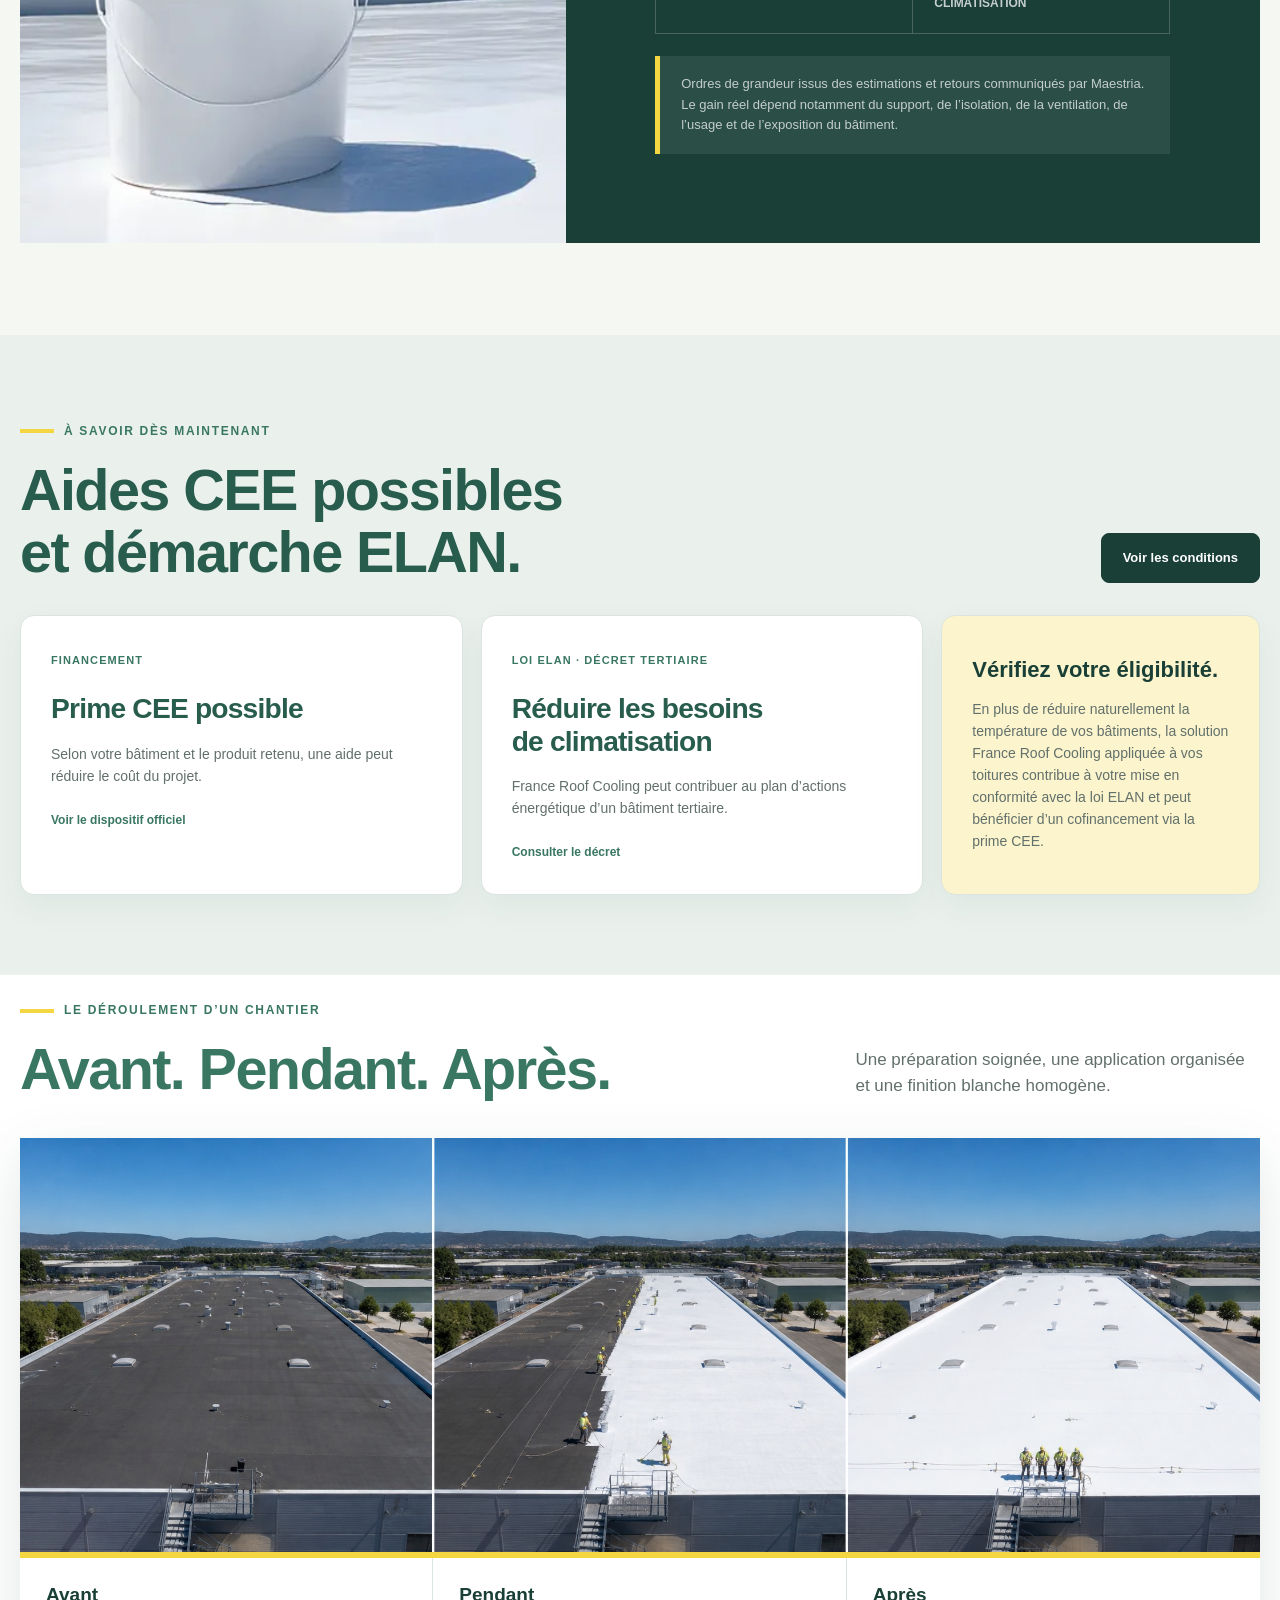
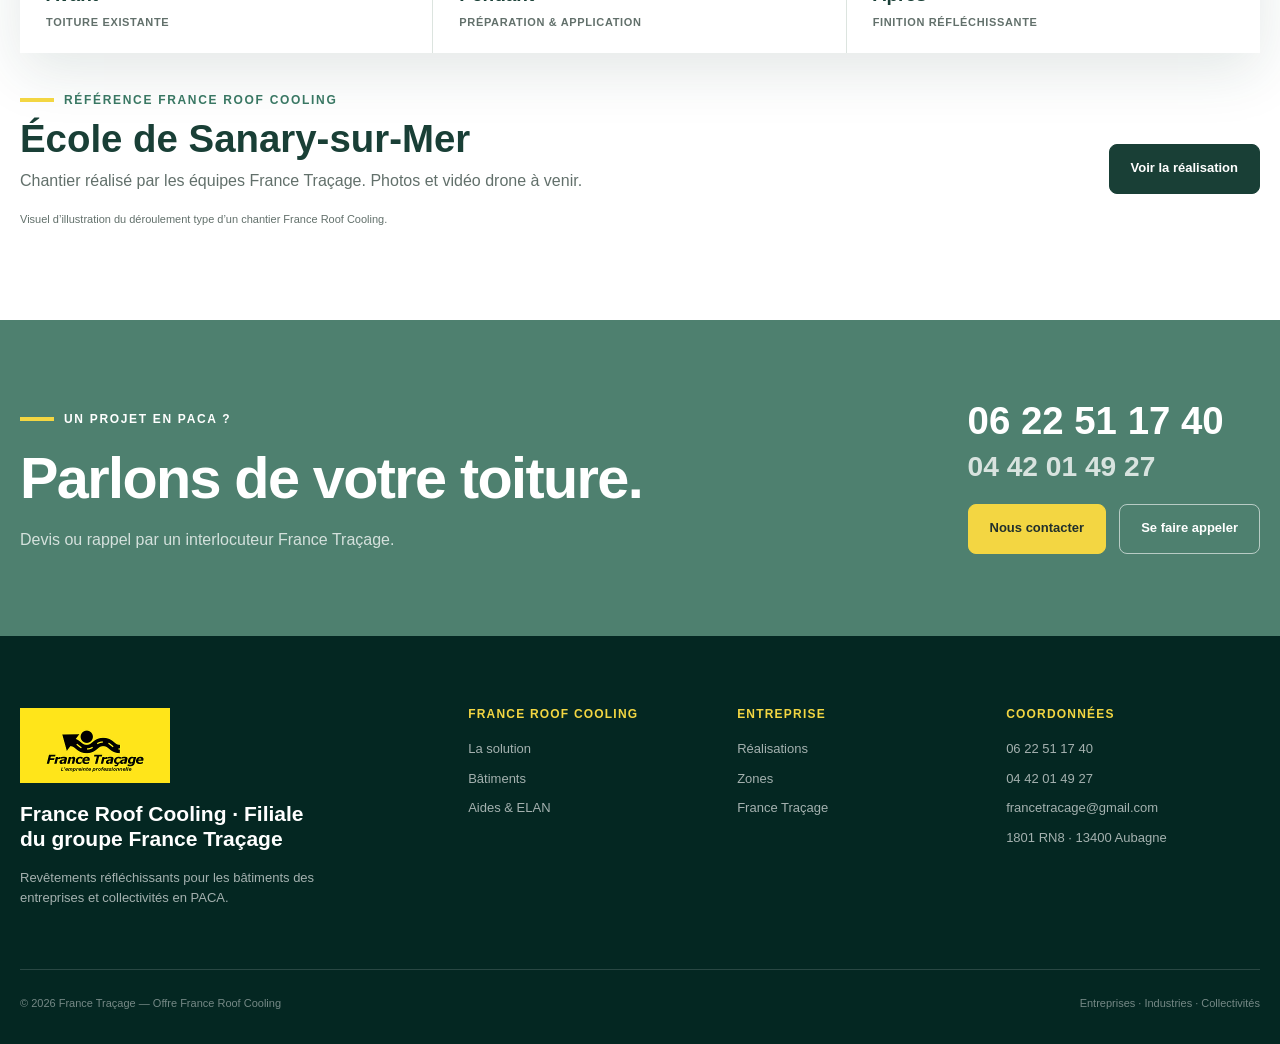
==== commit 153dd2ab: "Refresh hero messaging and benefits" ====
--- a/index.html
+++ b/index.html
@@ -6,26 +6,26 @@
   <title>France Roof Cooling par France Traçage | Toitures réfléchissantes en PACA</title>
   <meta name="description" content="France Roof Cooling applique en PACA le revêtement thermo-réflectif français THERMOSTRIA® : SRI 116, jusqu’à 35 % de climatisation en moins et 3 à 8 °C de gain intérieur selon le bâtiment.">
   <link rel="icon" href="/assets/france-roof-cooling-logo.png?v=1" type="image/png">
-  <link rel="canonical" href="https://france-roof-cooling.vercel.app/">
-  <link rel="stylesheet" href="/assets/styles.css?v=20">
+  <link rel="canonical" href="https://france-roof-cooling.fr/">
+  <link rel="stylesheet" href="/assets/styles.css?v=21">
   <meta property="og:title" content="France Roof Cooling par France Traçage — Entreprises et collectivités en PACA">
   <meta property="og:description" content="Revêtement thermo-réflectif français : SRI 116, confort d’été, économies de climatisation et protection de la toiture.">
   <meta property="og:type" content="website">
-  <meta property="og:url" content="https://france-roof-cooling.vercel.app/">
-  <meta property="og:image" content="https://france-roof-cooling.vercel.app/assets/og-france-toiture.png">
+  <meta property="og:url" content="https://france-roof-cooling.fr/">
+  <meta property="og:image" content="https://france-roof-cooling.fr/assets/og-france-toiture.png">
   <meta property="og:image:width" content="1732">
   <meta property="og:image:height" content="908">
   <meta property="og:image:alt" content="France Roof Cooling professionnel par France Traçage">
   <meta name="twitter:card" content="summary_large_image">
-  <meta name="twitter:image" content="https://france-roof-cooling.vercel.app/assets/og-france-toiture.png">
+  <meta name="twitter:image" content="https://france-roof-cooling.fr/assets/og-france-toiture.png">
   <script type="application/ld+json">
   {
     "@context": "https://schema.org",
     "@type": "LocalBusiness",
-    "@id": "https://france-roof-cooling.vercel.app/#business",
+    "@id": "https://france-roof-cooling.fr/#business",
     "name": "France Roof Cooling par France Traçage",
     "alternateName": "France Toiture Réfléchissante",
-    "url": "https://france-roof-cooling.vercel.app/",
+    "url": "https://france-roof-cooling.fr/",
     "telephone": ["+33622511740", "+33442014927"],
     "email": "francetracage@gmail.com",
     "address": {
@@ -69,19 +69,19 @@
       </div>
       <div class="section-inner hero-inner">
         <div class="hero-copy">
-          <span class="eyebrow light">France Roof Cooling · Une filiale du groupe France Traçage</span>
-          <h1>La peinture de toiture qui <strong>renvoie la chaleur.</strong></h1>
-          <p class="lead">Entreprises et collectivités : France Roof Cooling applique un revêtement thermique réflectif blanc qui limite la surchauffe de vos bâtiments.</p>
+          <span class="eyebrow light">🌿 Rafraîchissement passif</span>
+          <h1>Rafraîchir les bâtiments naturellement, <strong>grâce au toit.</strong></h1>
+          <p class="lead">France Roof Cooling applique un revêtement réfléchissant qui limite l'absorption du rayonnement solaire. Une solution passive et durable pour améliorer le confort d'été et réduire les besoins de climatisation.</p>
           <div class="cta-row">
             <a class="button" href="/contact/">Nous contacter</a>
             <a class="button outline" href="/contact/#rappel">Se faire appeler</a>
           </div>
         </div>
       </div>
-      <div class="hero-proof" aria-label="Engagements France Roof Cooling par France Traçage">
-        <div class="proof-item"><strong>Jusqu’à −35&nbsp;%</strong><span>de consommation de climatisation</span></div>
-        <div class="proof-item"><strong>3 à 8 °C</strong><span>de moins à l’intérieur selon le bâtiment</span></div>
-        <div class="proof-item"><strong>SRI 116</strong><span>performance initiale testée</span></div>
+      <div class="hero-proof" aria-label="Les bénéfices du rafraîchissement passif">
+        <div class="proof-item proof-benefit"><span class="proof-icon" aria-hidden="true">☀️</span><strong>Moins de chaleur absorbée</strong></div>
+        <div class="proof-item proof-benefit"><span class="proof-icon" aria-hidden="true">🍃</span><strong>Sans énergie pour produire du froid</strong></div>
+        <div class="proof-item proof-benefit"><span class="proof-icon" aria-hidden="true">⚡</span><strong>Moins de besoins en climatisation</strong></div>
       </div>
     </section>
 
--- a/assets/styles.css
+++ b/assets/styles.css
@@ -492,6 +492,26 @@
   text-transform: uppercase;
 }
 
+.proof-benefit {
+  display: flex;
+  align-items: center;
+  gap: 16px;
+}
+
+.proof-benefit .proof-icon {
+  flex: 0 0 auto;
+  margin: 0;
+  color: inherit;
+  font-size: 30px;
+  line-height: 1;
+  text-transform: none;
+}
+
+.proof-benefit strong {
+  font-size: clamp(1.15rem, 1.8vw, 1.55rem);
+  line-height: 1.15;
+}
+
 .funding-section {
   padding: 80px 0;
   background: #eaf1ed;
@@ -2228,6 +2248,18 @@
     font-size: 24px;
   }
 
+  .proof-benefit {
+    min-height: 88px;
+  }
+
+  .proof-benefit .proof-icon {
+    font-size: 27px;
+  }
+
+  .proof-benefit strong {
+    font-size: 20px;
+  }
+
   .image-stack {
     min-height: 390px;
   }
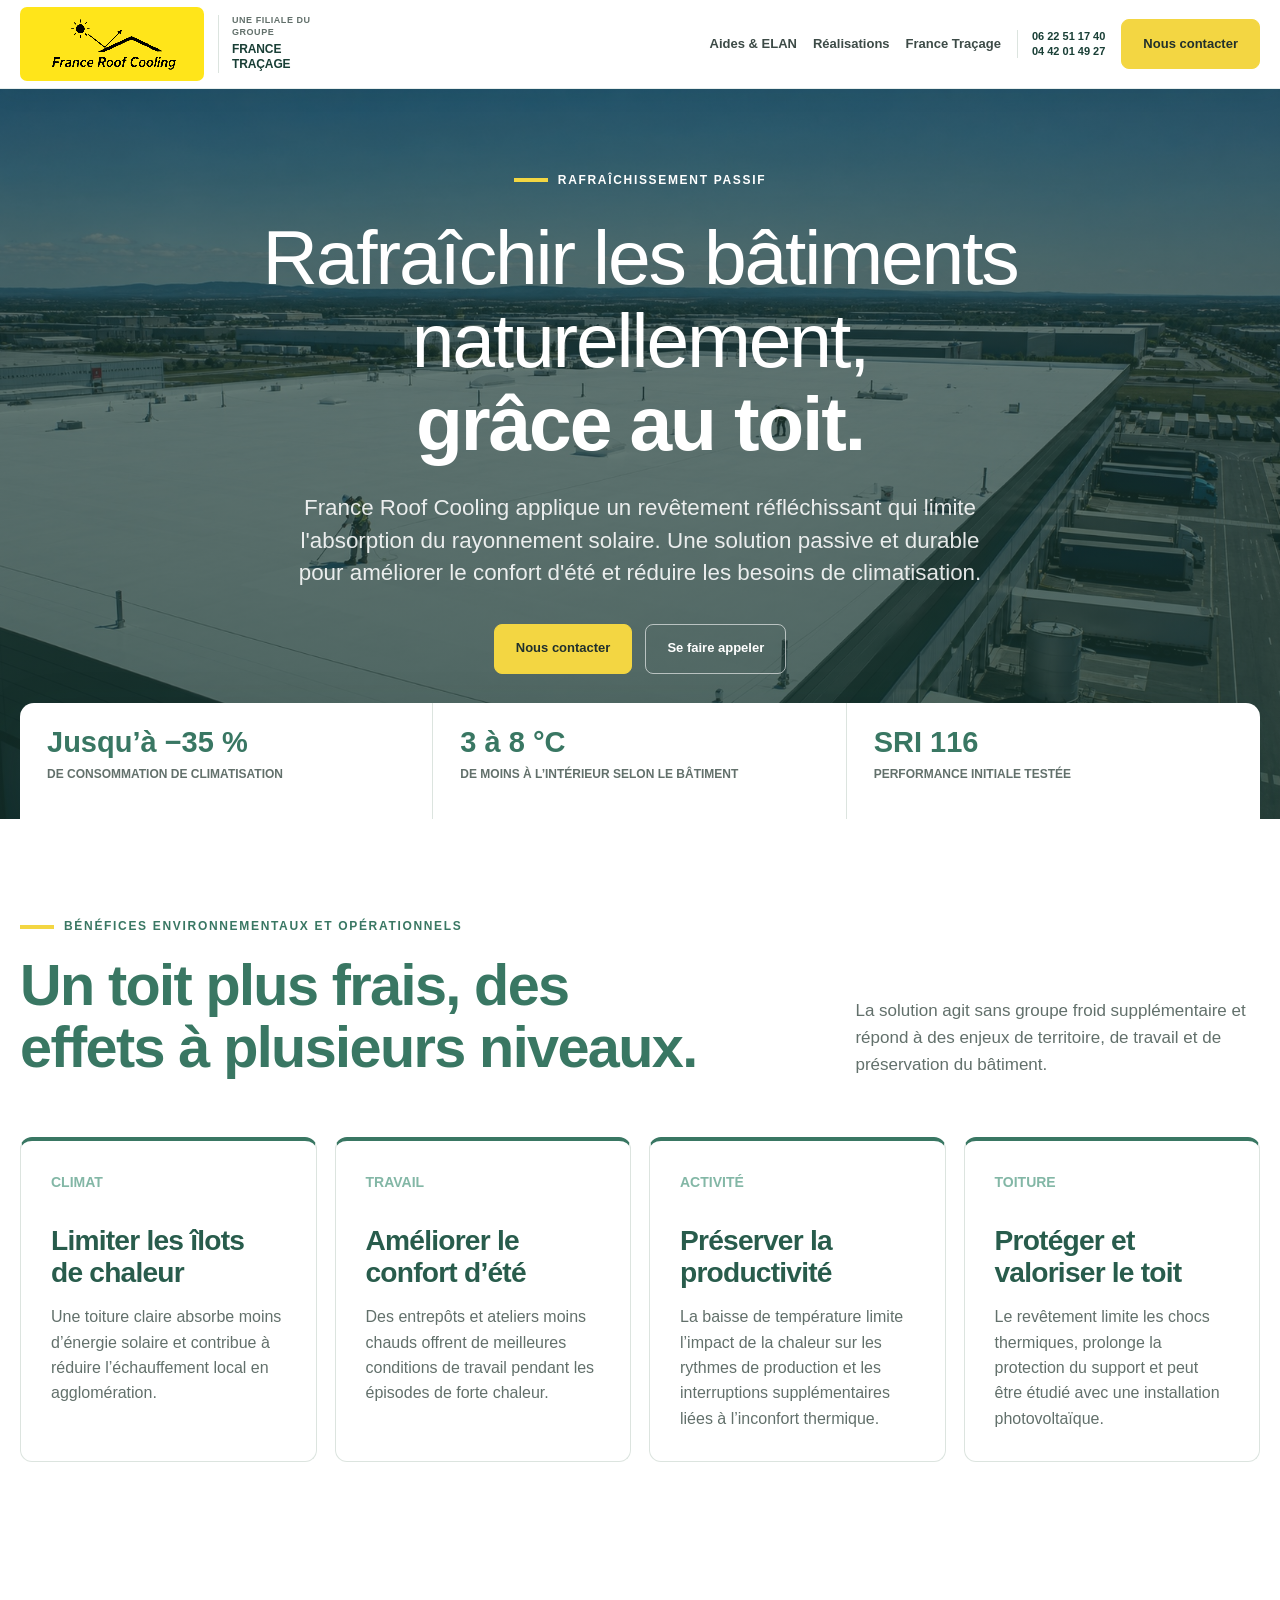
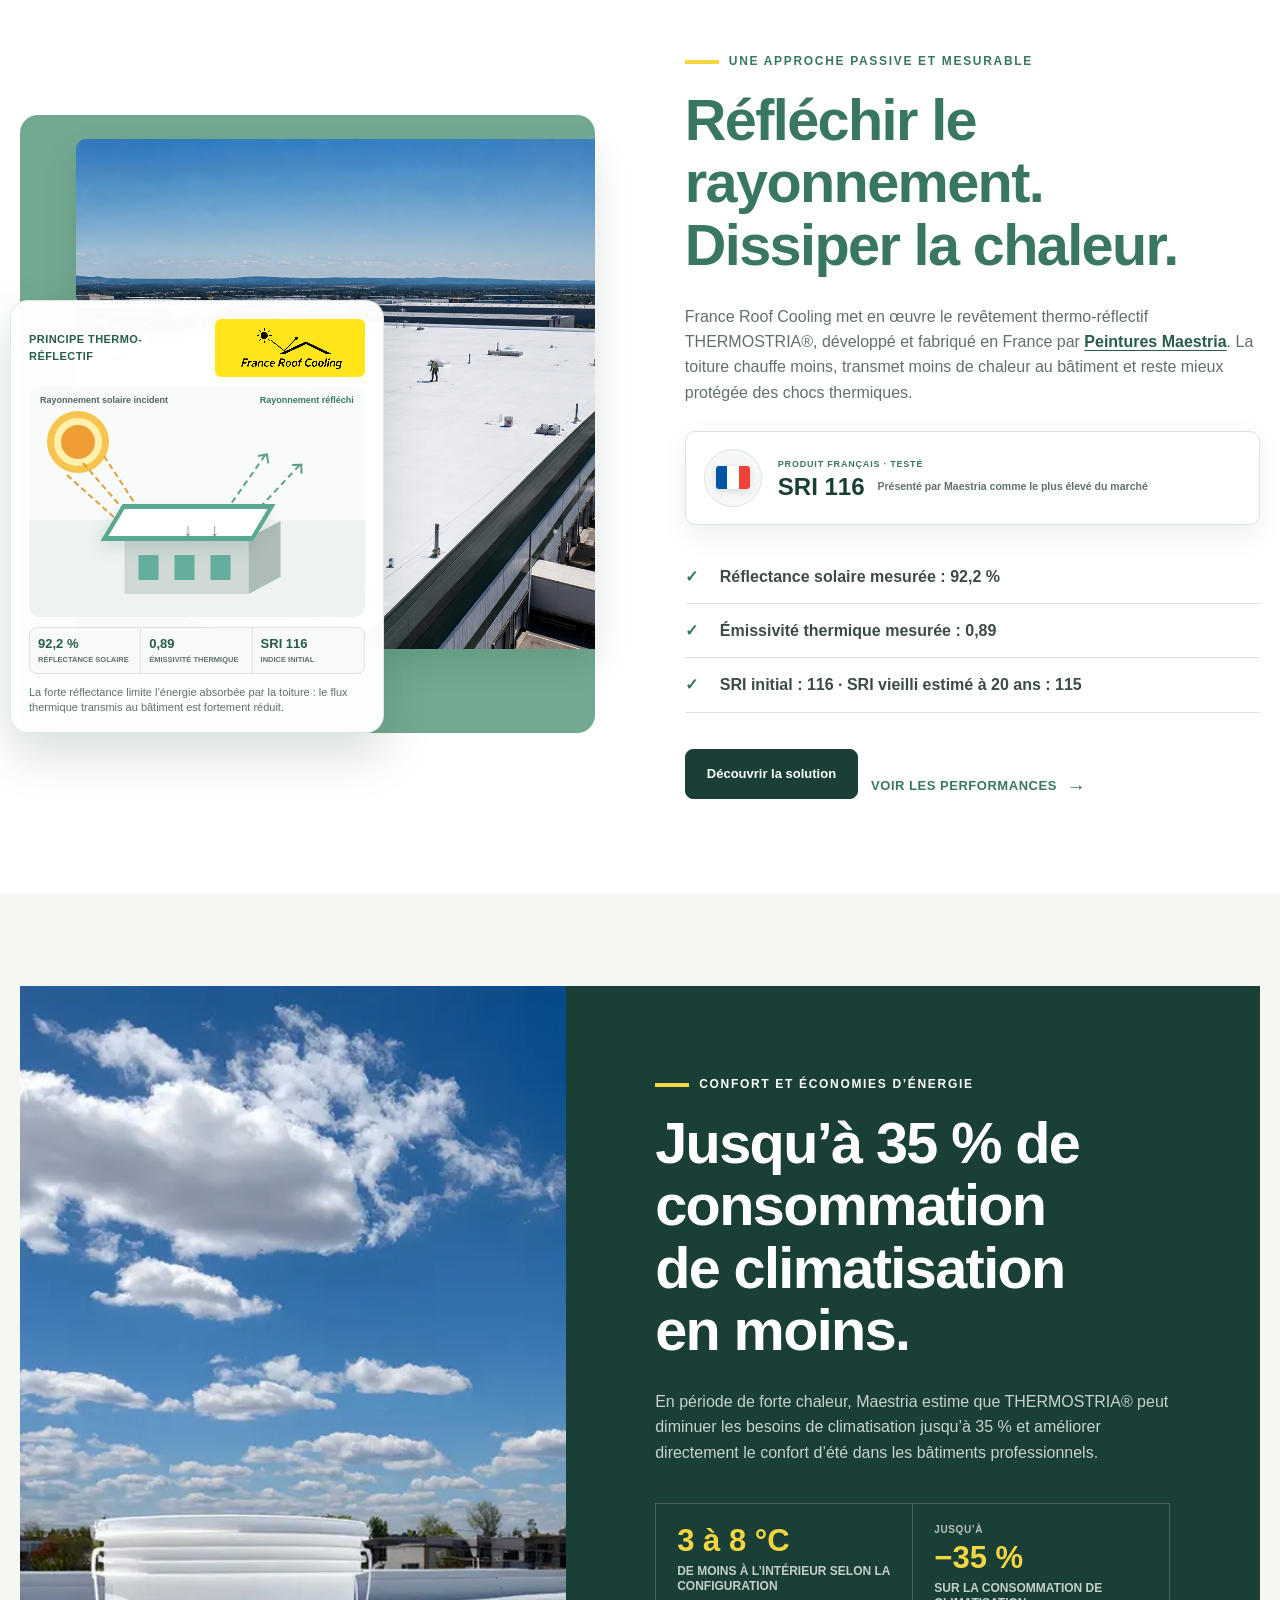
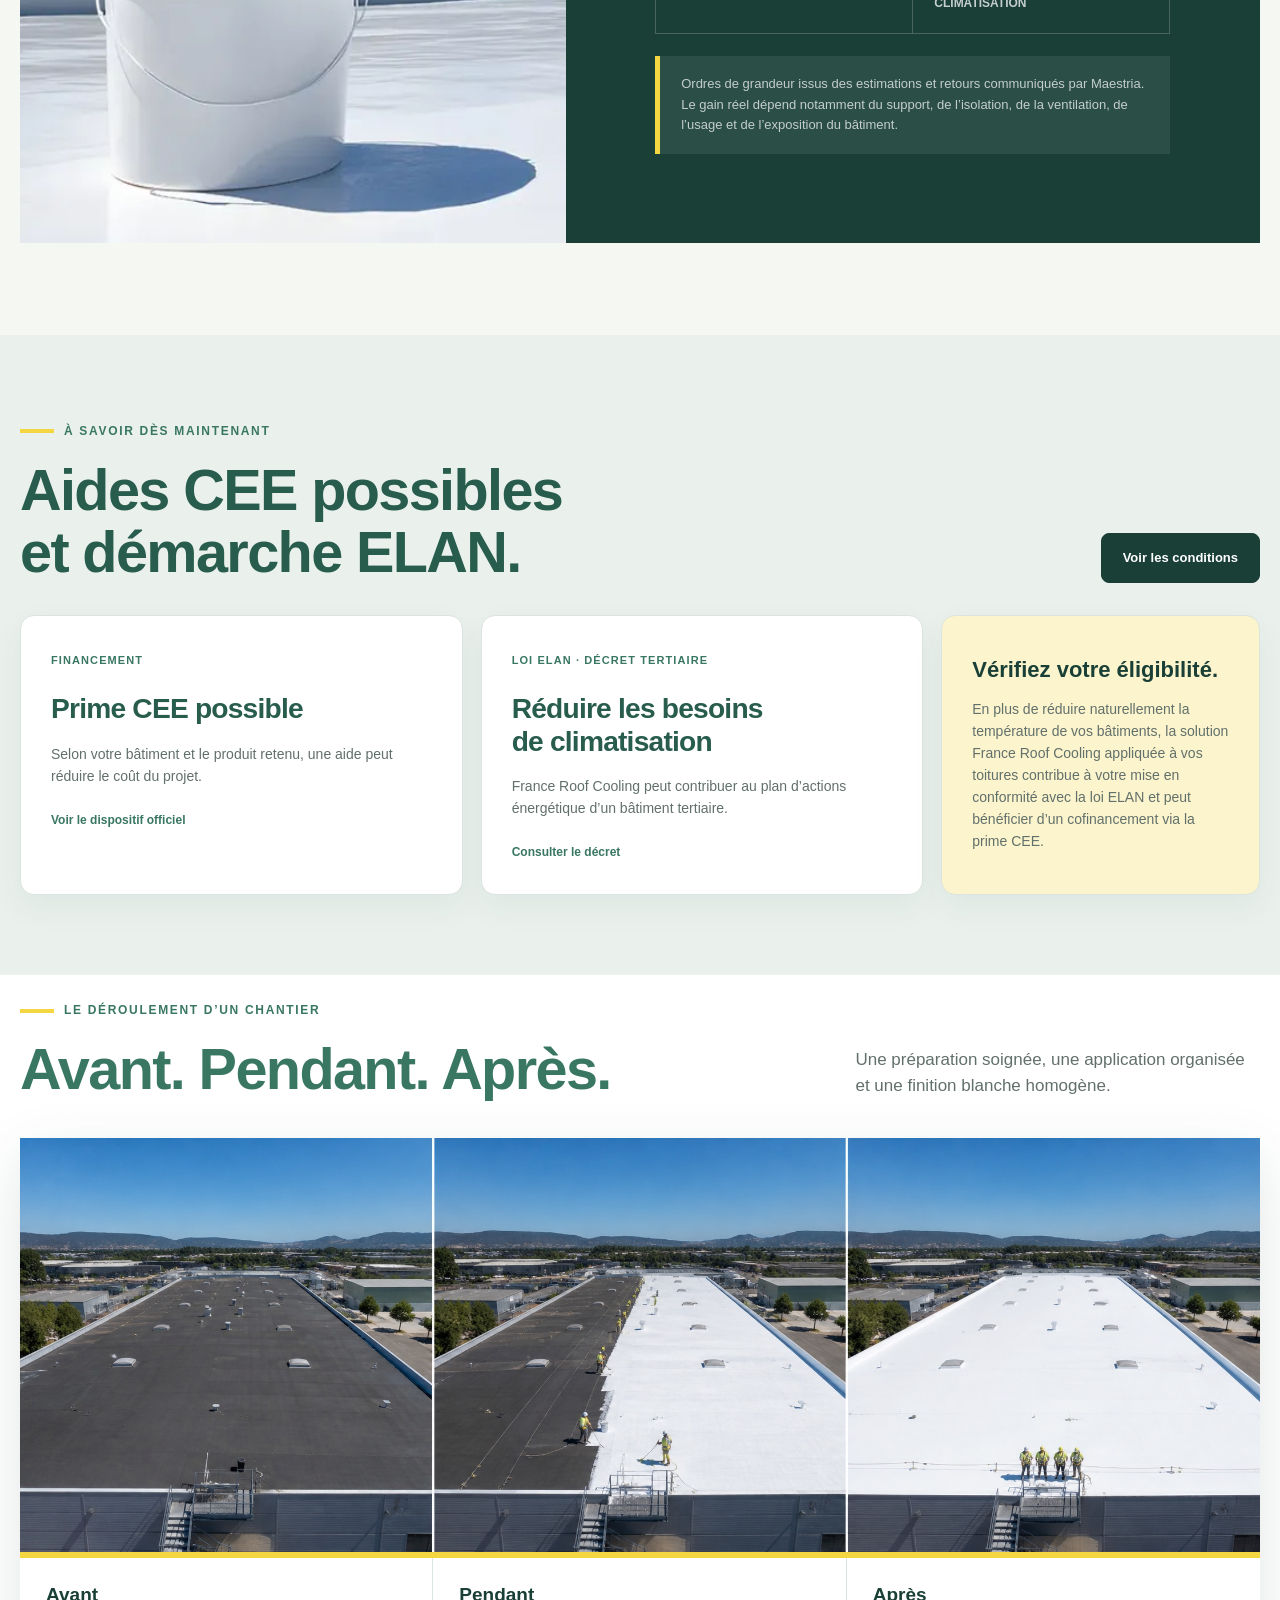
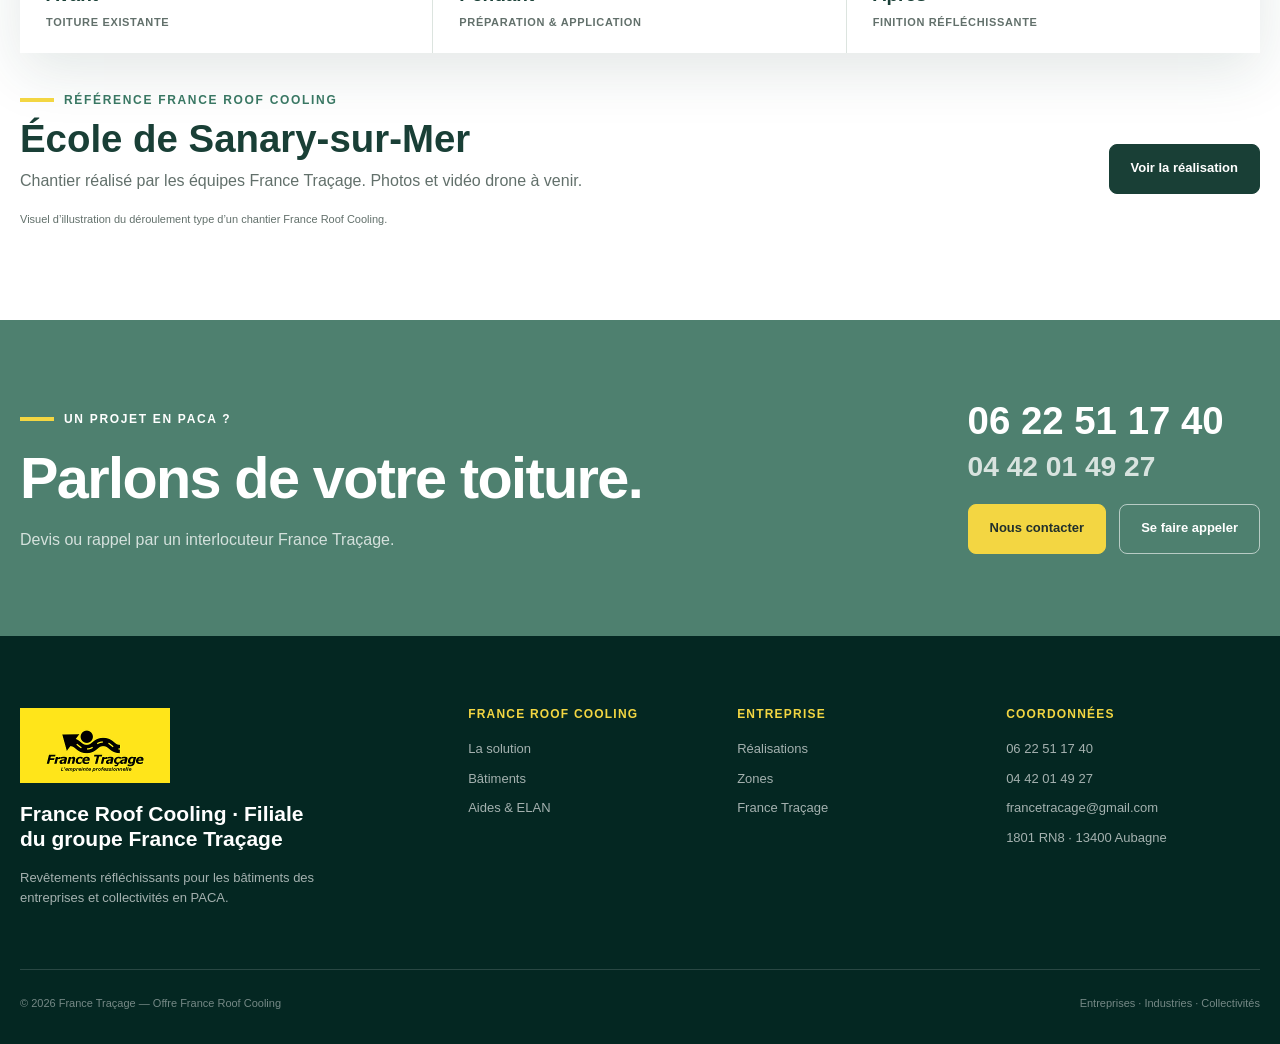
==== commit af458897: "Restore performance proof band" ====
--- a/index.html
+++ b/index.html
@@ -69,7 +69,7 @@
       </div>
       <div class="section-inner hero-inner">
         <div class="hero-copy">
-          <span class="eyebrow light">🌿 Rafraîchissement passif</span>
+          <span class="eyebrow light">Rafraîchissement passif</span>
           <h1>Rafraîchir les bâtiments naturellement, <strong>grâce au toit.</strong></h1>
           <p class="lead">France Roof Cooling applique un revêtement réfléchissant qui limite l'absorption du rayonnement solaire. Une solution passive et durable pour améliorer le confort d'été et réduire les besoins de climatisation.</p>
           <div class="cta-row">
@@ -78,10 +78,10 @@
           </div>
         </div>
       </div>
-      <div class="hero-proof" aria-label="Les bénéfices du rafraîchissement passif">
-        <div class="proof-item proof-benefit"><span class="proof-icon" aria-hidden="true">☀️</span><strong>Moins de chaleur absorbée</strong></div>
-        <div class="proof-item proof-benefit"><span class="proof-icon" aria-hidden="true">🍃</span><strong>Sans énergie pour produire du froid</strong></div>
-        <div class="proof-item proof-benefit"><span class="proof-icon" aria-hidden="true">⚡</span><strong>Moins de besoins en climatisation</strong></div>
+      <div class="hero-proof" aria-label="Performances de France Roof Cooling">
+        <div class="proof-item"><strong>Jusqu’à −35&nbsp;%</strong><span>de consommation de climatisation</span></div>
+        <div class="proof-item"><strong>3 à 8 °C</strong><span>de moins à l’intérieur selon le bâtiment</span></div>
+        <div class="proof-item"><strong>SRI 116</strong><span>performance initiale testée</span></div>
       </div>
     </section>
 
--- a/assets/styles.css
+++ b/assets/styles.css
@@ -492,26 +492,6 @@
   text-transform: uppercase;
 }
 
-.proof-benefit {
-  display: flex;
-  align-items: center;
-  gap: 16px;
-}
-
-.proof-benefit .proof-icon {
-  flex: 0 0 auto;
-  margin: 0;
-  color: inherit;
-  font-size: 30px;
-  line-height: 1;
-  text-transform: none;
-}
-
-.proof-benefit strong {
-  font-size: clamp(1.15rem, 1.8vw, 1.55rem);
-  line-height: 1.15;
-}
-
 .funding-section {
   padding: 80px 0;
   background: #eaf1ed;
@@ -2248,18 +2228,6 @@
     font-size: 24px;
   }
 
-  .proof-benefit {
-    min-height: 88px;
-  }
-
-  .proof-benefit .proof-icon {
-    font-size: 27px;
-  }
-
-  .proof-benefit strong {
-    font-size: 20px;
-  }
-
   .image-stack {
     min-height: 390px;
   }
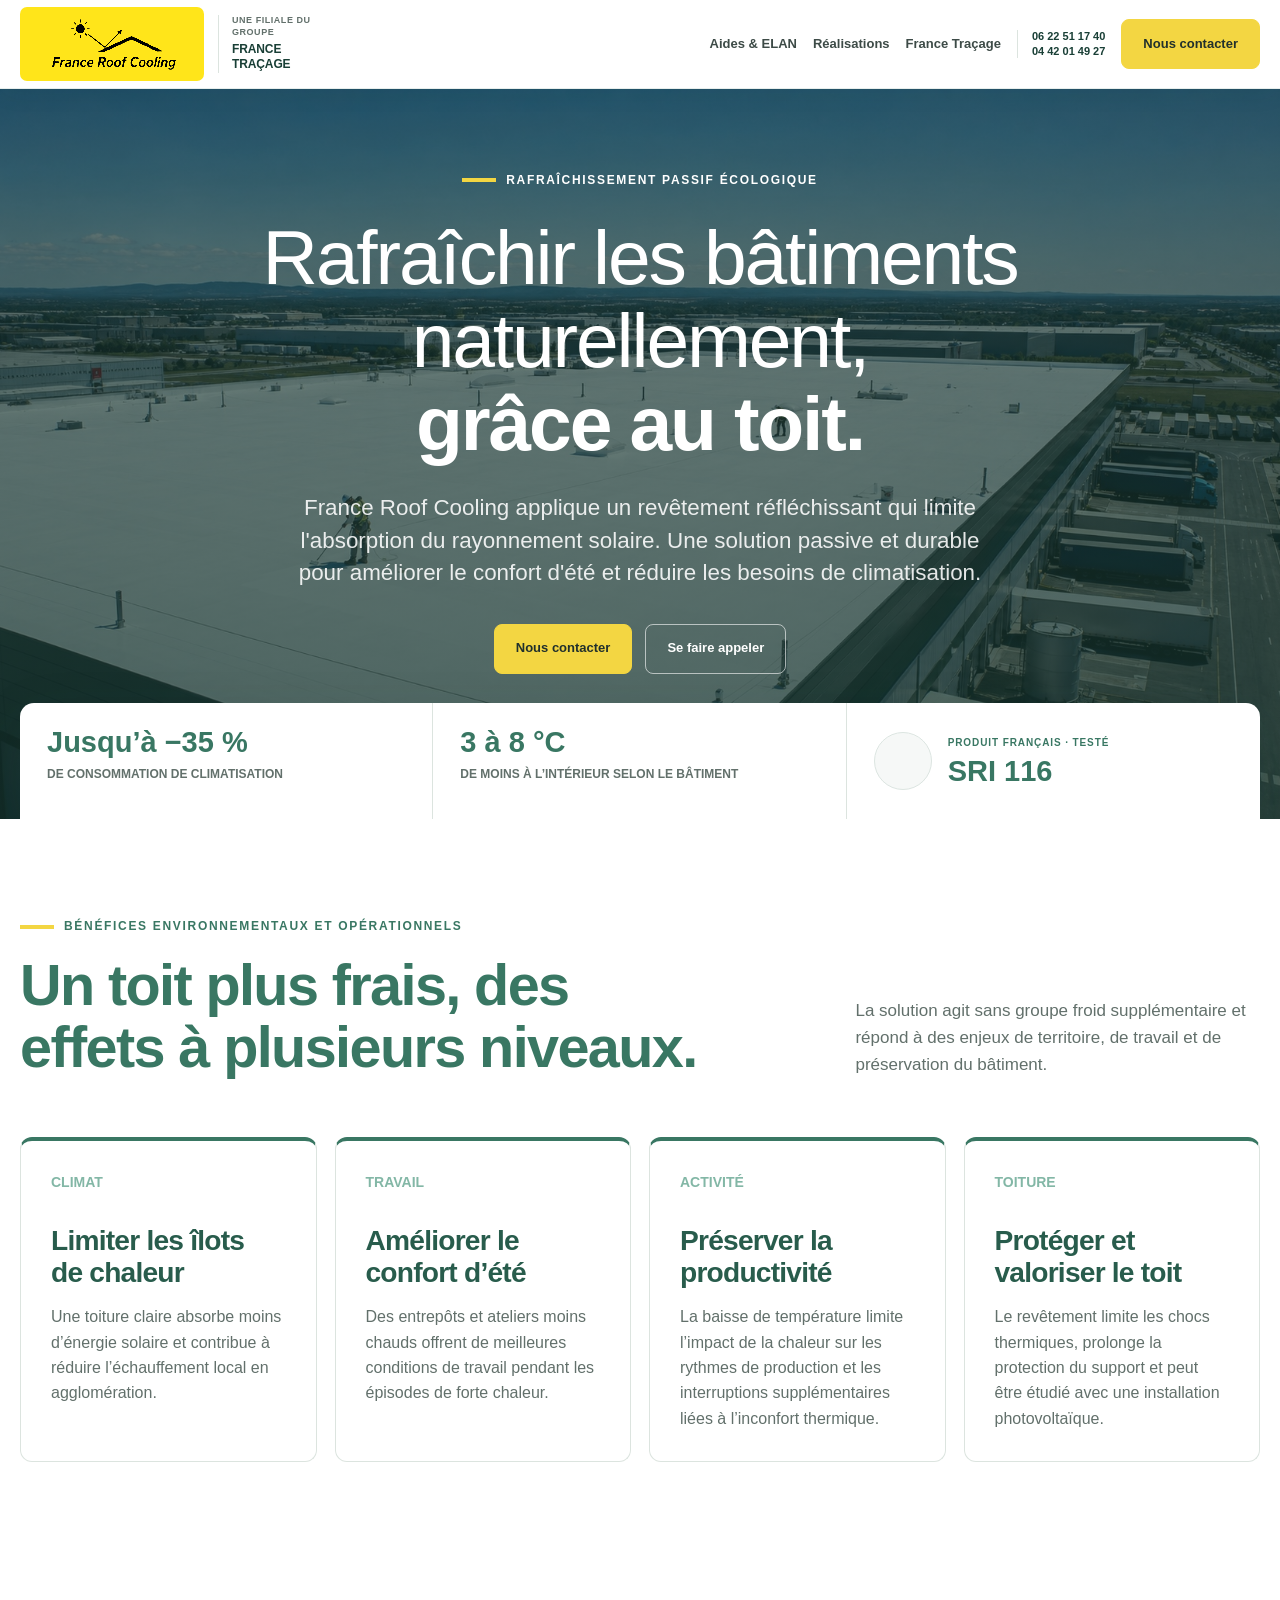
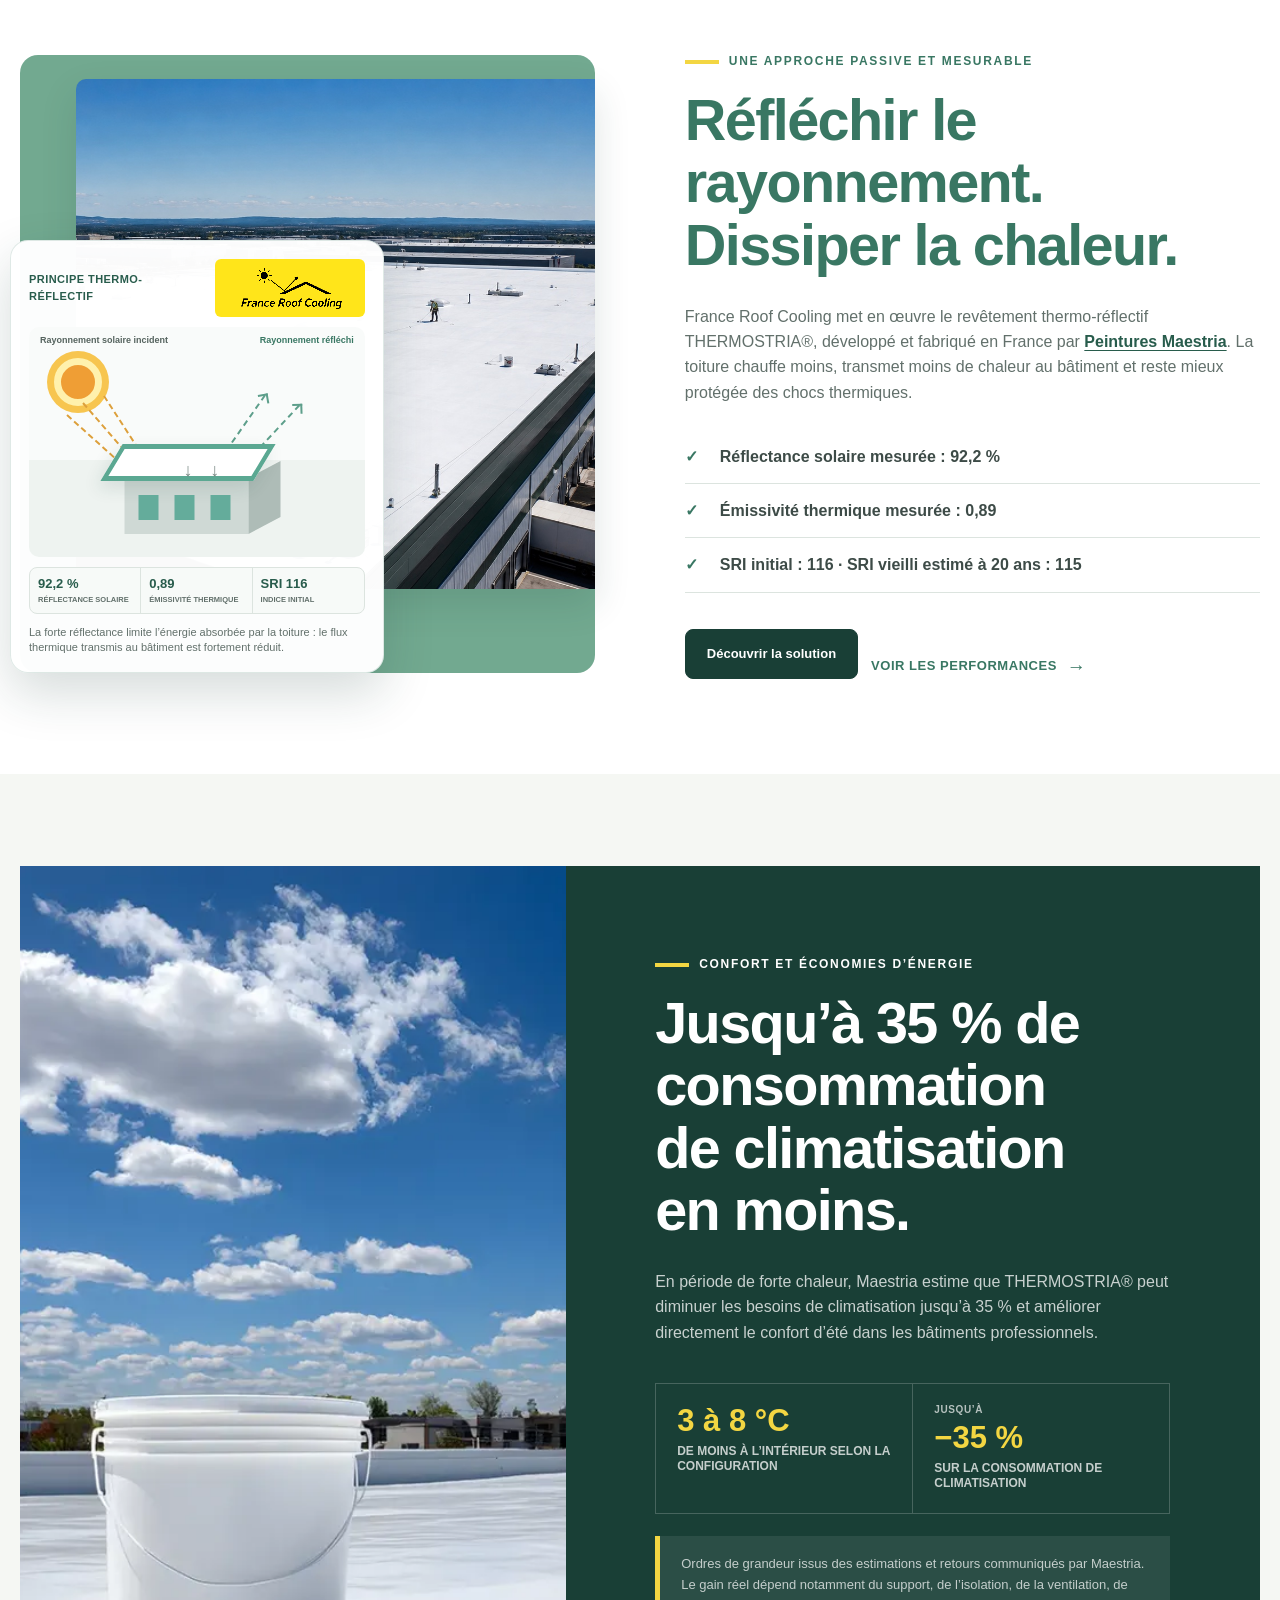
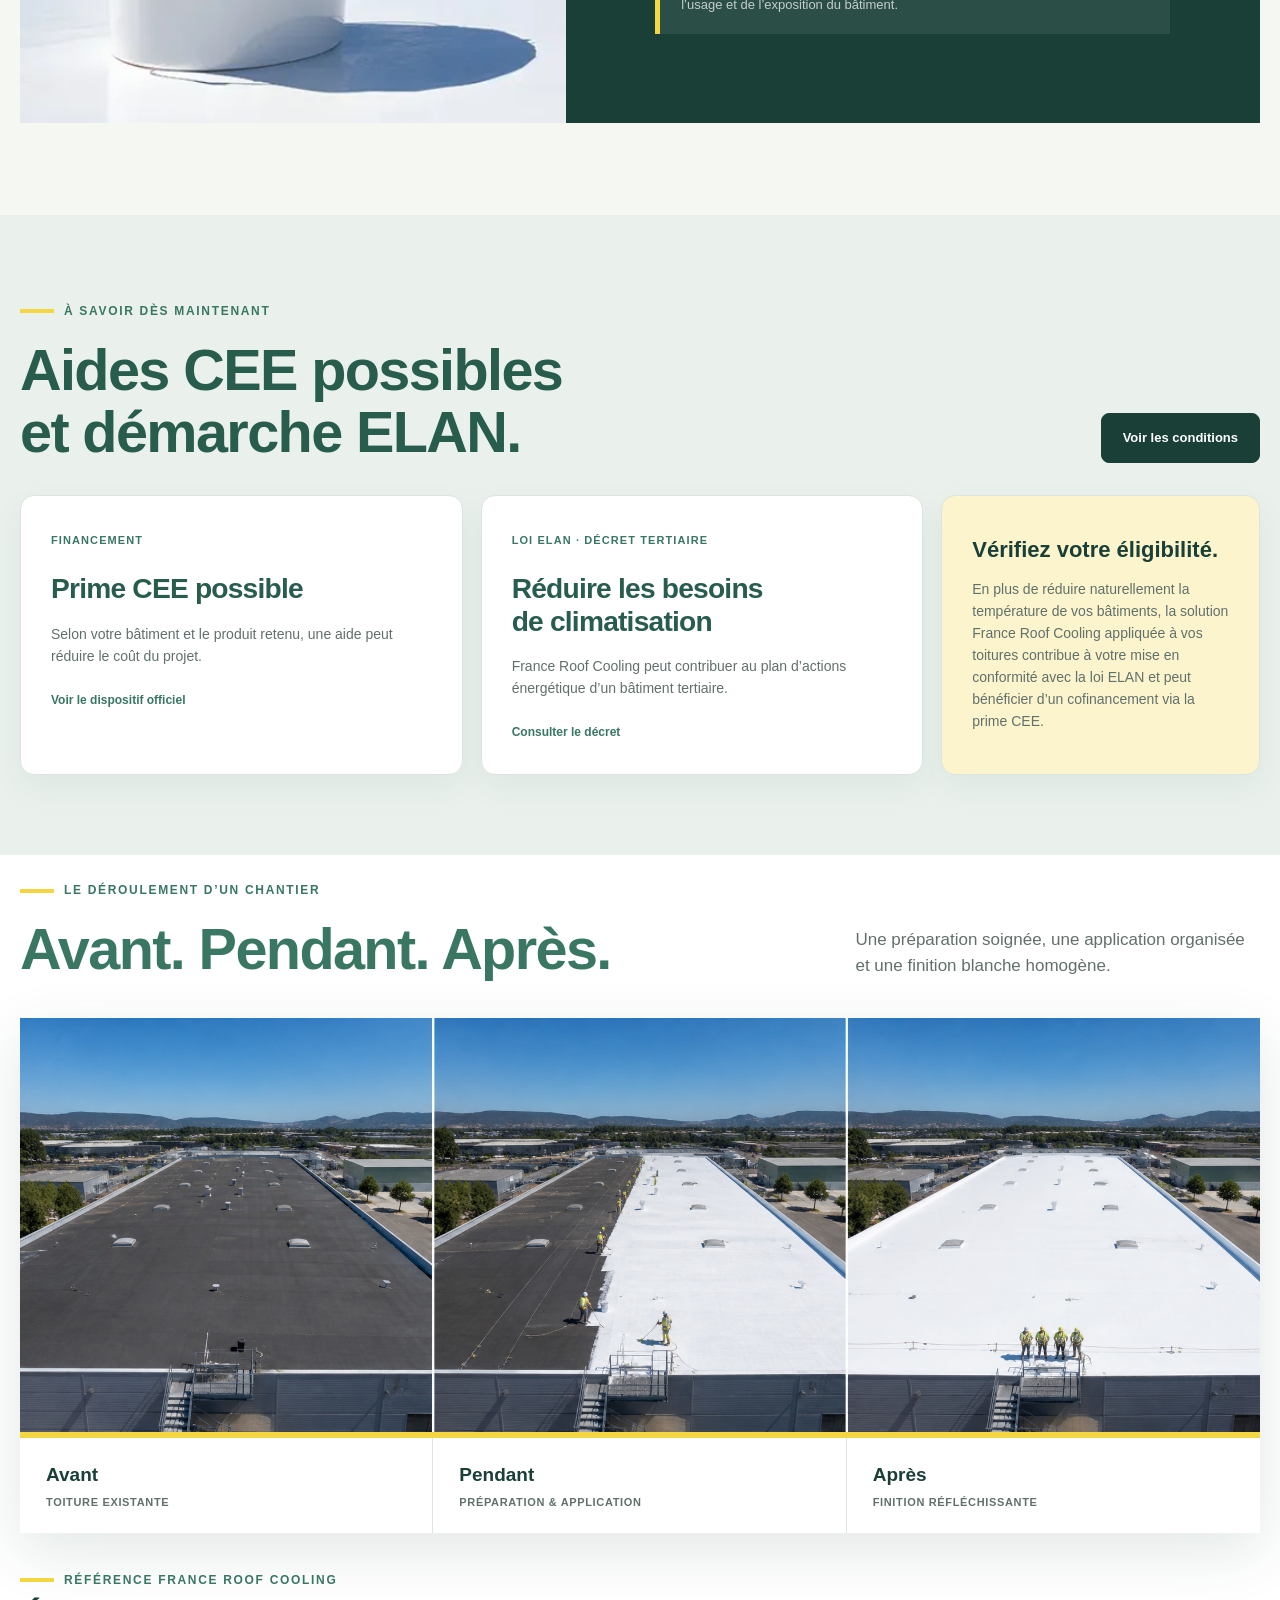
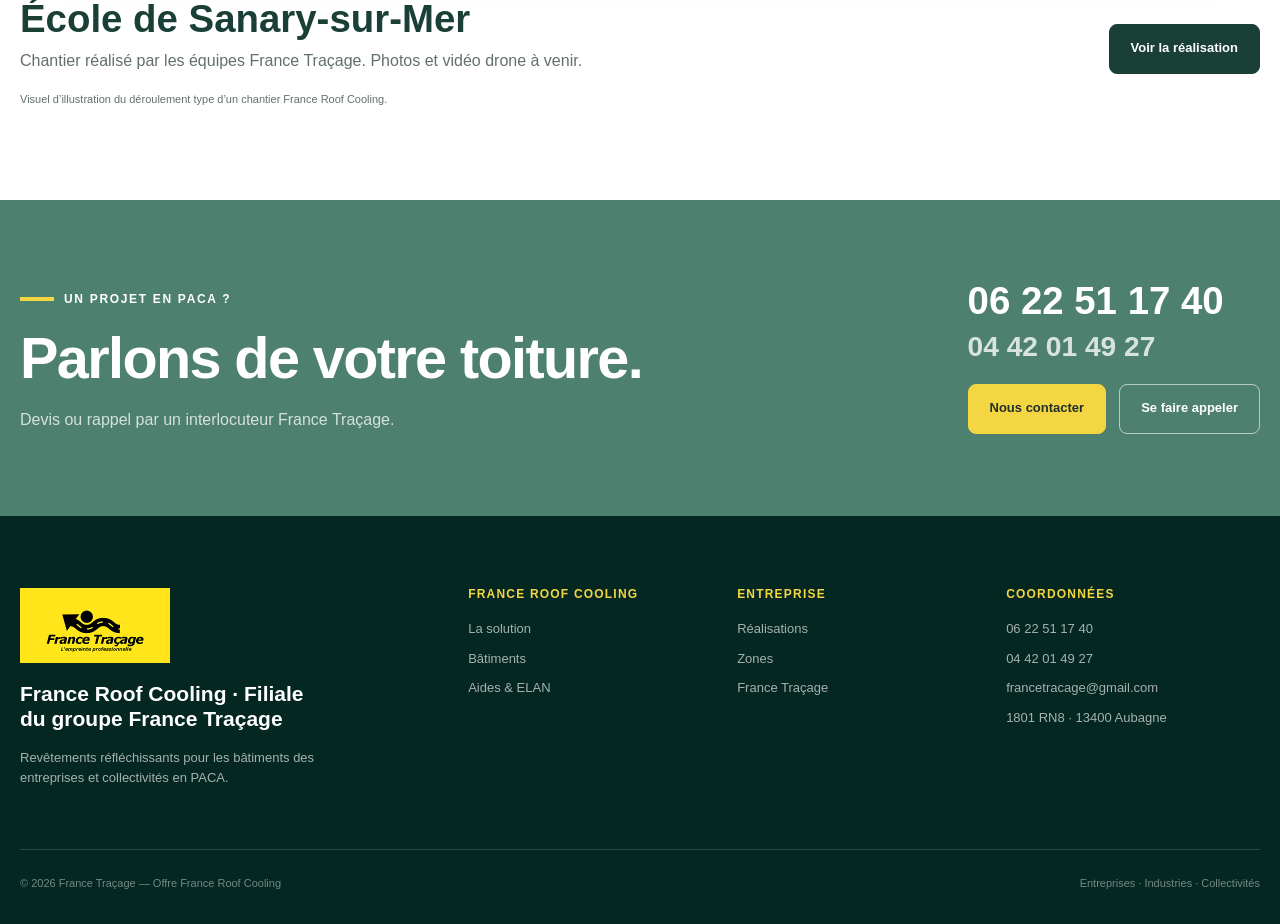
==== commit 39e2b6a9: "Feature French product proof in hero" ====
--- a/index.html
+++ b/index.html
@@ -7,7 +7,7 @@
   <meta name="description" content="France Roof Cooling applique en PACA le revêtement thermo-réflectif français THERMOSTRIA® : SRI 116, jusqu’à 35 % de climatisation en moins et 3 à 8 °C de gain intérieur selon le bâtiment.">
   <link rel="icon" href="/assets/france-roof-cooling-logo.png?v=1" type="image/png">
   <link rel="canonical" href="https://france-roof-cooling.fr/">
-  <link rel="stylesheet" href="/assets/styles.css?v=21">
+  <link rel="stylesheet" href="/assets/styles.css?v=22">
   <meta property="og:title" content="France Roof Cooling par France Traçage — Entreprises et collectivités en PACA">
   <meta property="og:description" content="Revêtement thermo-réflectif français : SRI 116, confort d’été, économies de climatisation et protection de la toiture.">
   <meta property="og:type" content="website">
@@ -69,7 +69,7 @@
       </div>
       <div class="section-inner hero-inner">
         <div class="hero-copy">
-          <span class="eyebrow light">Rafraîchissement passif</span>
+          <span class="eyebrow light">Rafraîchissement passif écologique</span>
           <h1>Rafraîchir les bâtiments naturellement, <strong>grâce au toit.</strong></h1>
           <p class="lead">France Roof Cooling applique un revêtement réfléchissant qui limite l'absorption du rayonnement solaire. Une solution passive et durable pour améliorer le confort d'été et réduire les besoins de climatisation.</p>
           <div class="cta-row">
@@ -78,10 +78,13 @@
           </div>
         </div>
       </div>
-      <div class="hero-proof" aria-label="Performances de France Roof Cooling">
+      <div class="hero-proof" aria-label="Performances et origine du produit France Roof Cooling">
         <div class="proof-item"><strong>Jusqu’à −35&nbsp;%</strong><span>de consommation de climatisation</span></div>
         <div class="proof-item"><strong>3 à 8 °C</strong><span>de moins à l’intérieur selon le bâtiment</span></div>
-        <div class="proof-item"><strong>SRI 116</strong><span>performance initiale testée</span></div>
+        <div class="proof-item proof-french">
+          <span class="france-icon" aria-hidden="true"></span>
+          <div class="proof-french-copy"><span>Produit français · testé</span><strong>SRI 116</strong></div>
+        </div>
       </div>
     </section>
 
@@ -124,14 +127,6 @@
           <span class="kicker">Une approche passive et mesurable</span>
           <h2>Réfléchir le rayonnement. Dissiper la chaleur.</h2>
           <p>France Roof Cooling met en œuvre le revêtement thermo-réflectif THERMOSTRIA®, développé et fabriqué en France par <a class="inline-link" href="https://www.maestria.fr/fr/" target="_blank" rel="noopener">Peintures Maestria</a>. La toiture chauffe moins, transmet moins de chaleur au bâtiment et reste mieux protégée des chocs thermiques.</p>
-          <div class="french-product-proof" aria-label="Produit français testé, SRI 116">
-            <span class="france-icon" aria-hidden="true"></span>
-            <span class="french-product-copy">
-              <span>Produit français · testé</span>
-              <strong>SRI 116</strong>
-              <small>Présenté par Maestria comme le plus élevé du marché</small>
-            </span>
-          </div>
           <ul class="check-list">
             <li>Réflectance solaire mesurée&nbsp;: 92,2&nbsp;%</li>
             <li>Émissivité thermique mesurée&nbsp;: 0,89</li>
--- a/assets/styles.css
+++ b/assets/styles.css
@@ -492,6 +492,32 @@
   text-transform: uppercase;
 }
 
+.proof-french {
+  display: grid;
+  grid-template-columns: 58px minmax(0, 1fr);
+  align-items: center;
+  gap: 16px;
+}
+
+.proof-french .france-icon {
+  margin: 0;
+}
+
+.proof-french-copy {
+  min-width: 0;
+}
+
+.proof-french-copy > span {
+  margin: 0 0 7px;
+  color: var(--forest);
+  font-size: 10px;
+  letter-spacing: .09em;
+}
+
+.proof-french-copy strong {
+  white-space: nowrap;
+}
+
 .funding-section {
   padding: 80px 0;
   background: #eaf1ed;
@@ -1013,19 +1039,6 @@
   color: var(--forest);
 }
 
-.french-product-proof {
-  display: grid;
-  grid-template-columns: 58px minmax(0, 1fr);
-  align-items: center;
-  gap: 16px;
-  margin: 26px 0 4px;
-  padding: 17px 18px;
-  border: 1px solid var(--line);
-  border-radius: 10px;
-  background: var(--white);
-  box-shadow: 0 10px 28px rgba(25, 63, 54, .08);
-}
-
 .france-icon {
   display: grid;
   place-items: center;
@@ -1043,36 +1056,6 @@
   background: linear-gradient(90deg, #0055a4 0 33.333%, #fff 33.333% 66.666%, #ef4135 66.666% 100%);
   box-shadow: 0 2px 7px rgba(25, 63, 54, .16);
   content: "";
-}
-
-.french-product-copy {
-  display: grid;
-  grid-template-columns: auto minmax(0, 1fr);
-  align-items: center;
-  gap: 3px 13px;
-}
-
-.french-product-copy > span {
-  grid-column: 1 / -1;
-  color: var(--forest);
-  font-size: 9px;
-  font-weight: 900;
-  letter-spacing: .09em;
-  text-transform: uppercase;
-}
-
-.french-product-copy strong {
-  color: var(--forest-deep);
-  font-size: 24px;
-  line-height: 1;
-  white-space: nowrap;
-}
-
-.french-product-copy small {
-  color: var(--muted);
-  font-size: 10.5px;
-  font-weight: 700;
-  line-height: 1.25;
 }
 
 .sector-grid,
@@ -2228,6 +2211,16 @@
     font-size: 24px;
   }
 
+  .proof-french {
+    grid-template-columns: 48px minmax(0, 1fr);
+    gap: 12px;
+  }
+
+  .proof-french-copy > span {
+    margin-bottom: 5px;
+    font-size: 9px;
+  }
+
   .image-stack {
     min-height: 390px;
   }
@@ -2290,12 +2283,6 @@
     height: 210px;
   }
 
-  .french-product-proof {
-    grid-template-columns: 48px minmax(0, 1fr);
-    gap: 12px;
-    padding: 14px;
-  }
-
   .france-icon {
     width: 48px;
     height: 48px;
@@ -2304,15 +2291,6 @@
   .france-icon::before {
     width: 29px;
     height: 20px;
-  }
-
-  .french-product-copy {
-    grid-template-columns: 1fr;
-    gap: 5px;
-  }
-
-  .french-product-copy > span {
-    grid-column: auto;
   }
 
   .reflection-one { left: 58%; }
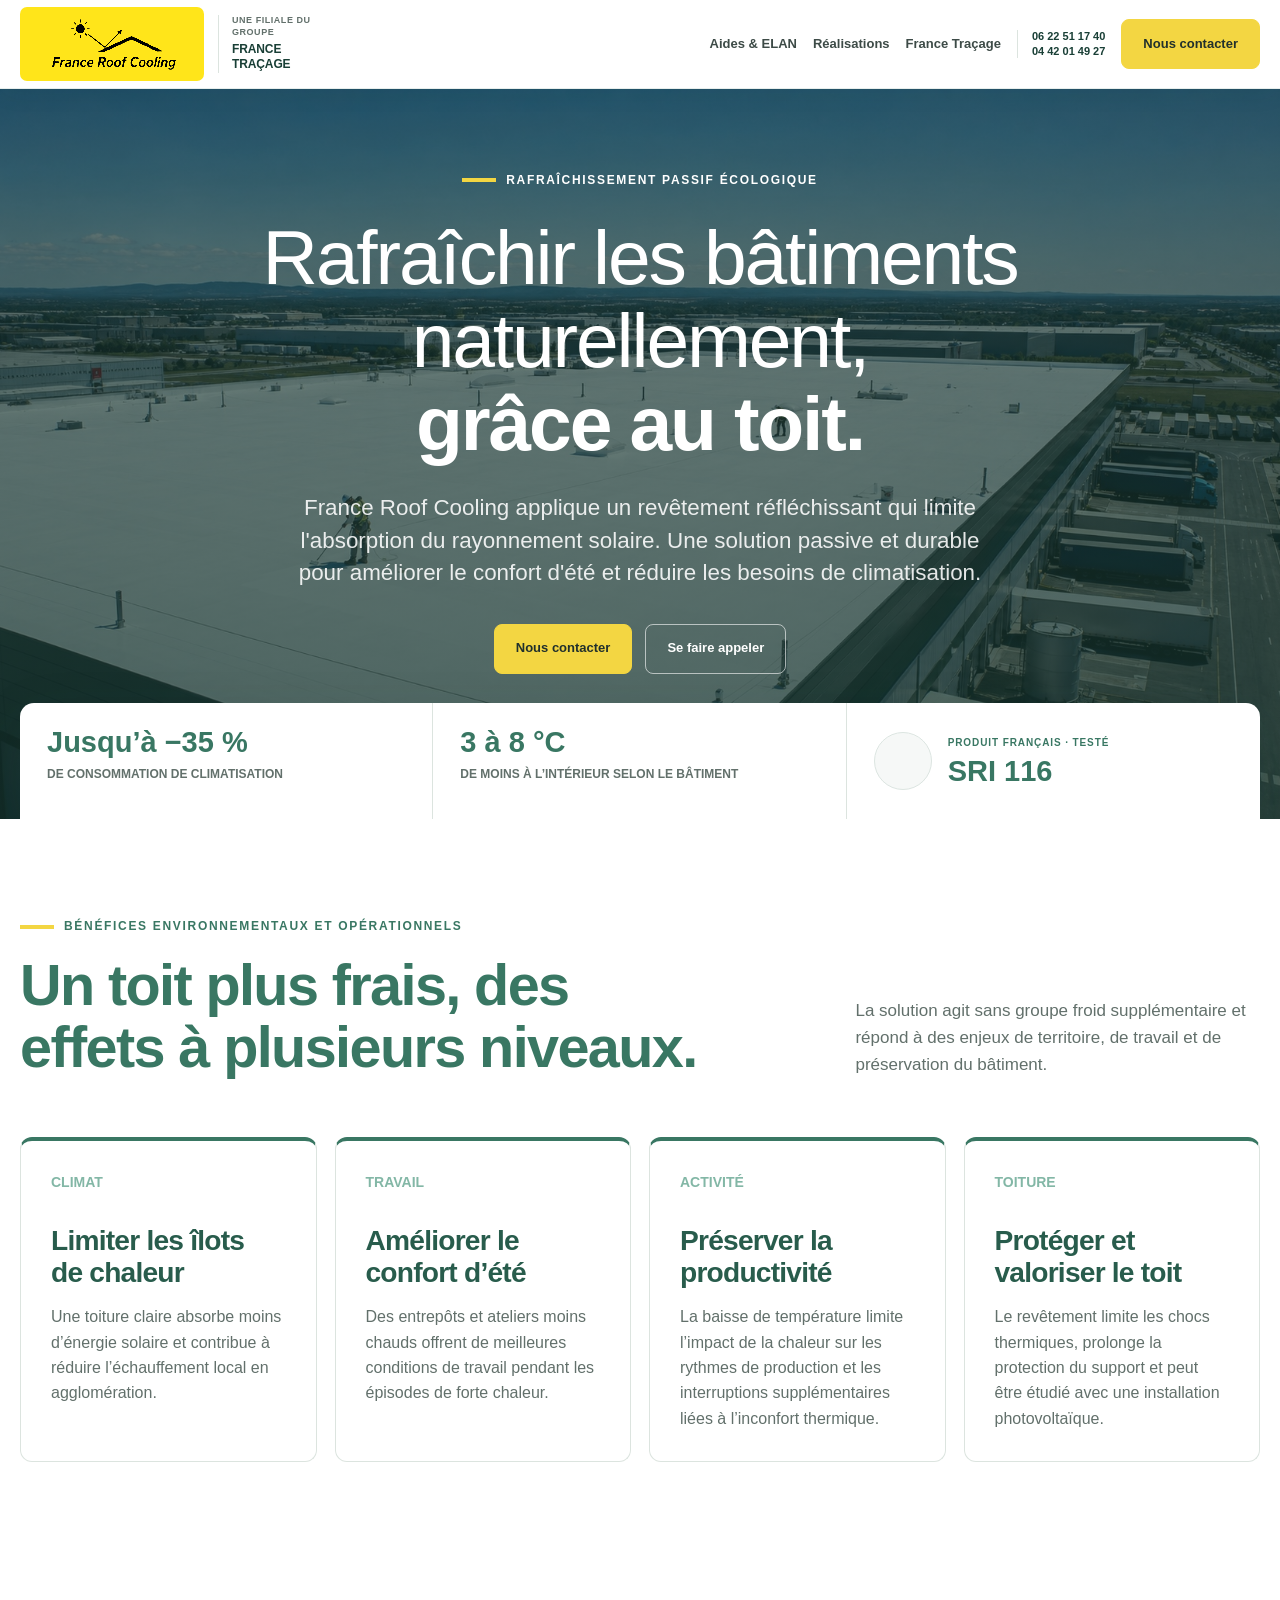
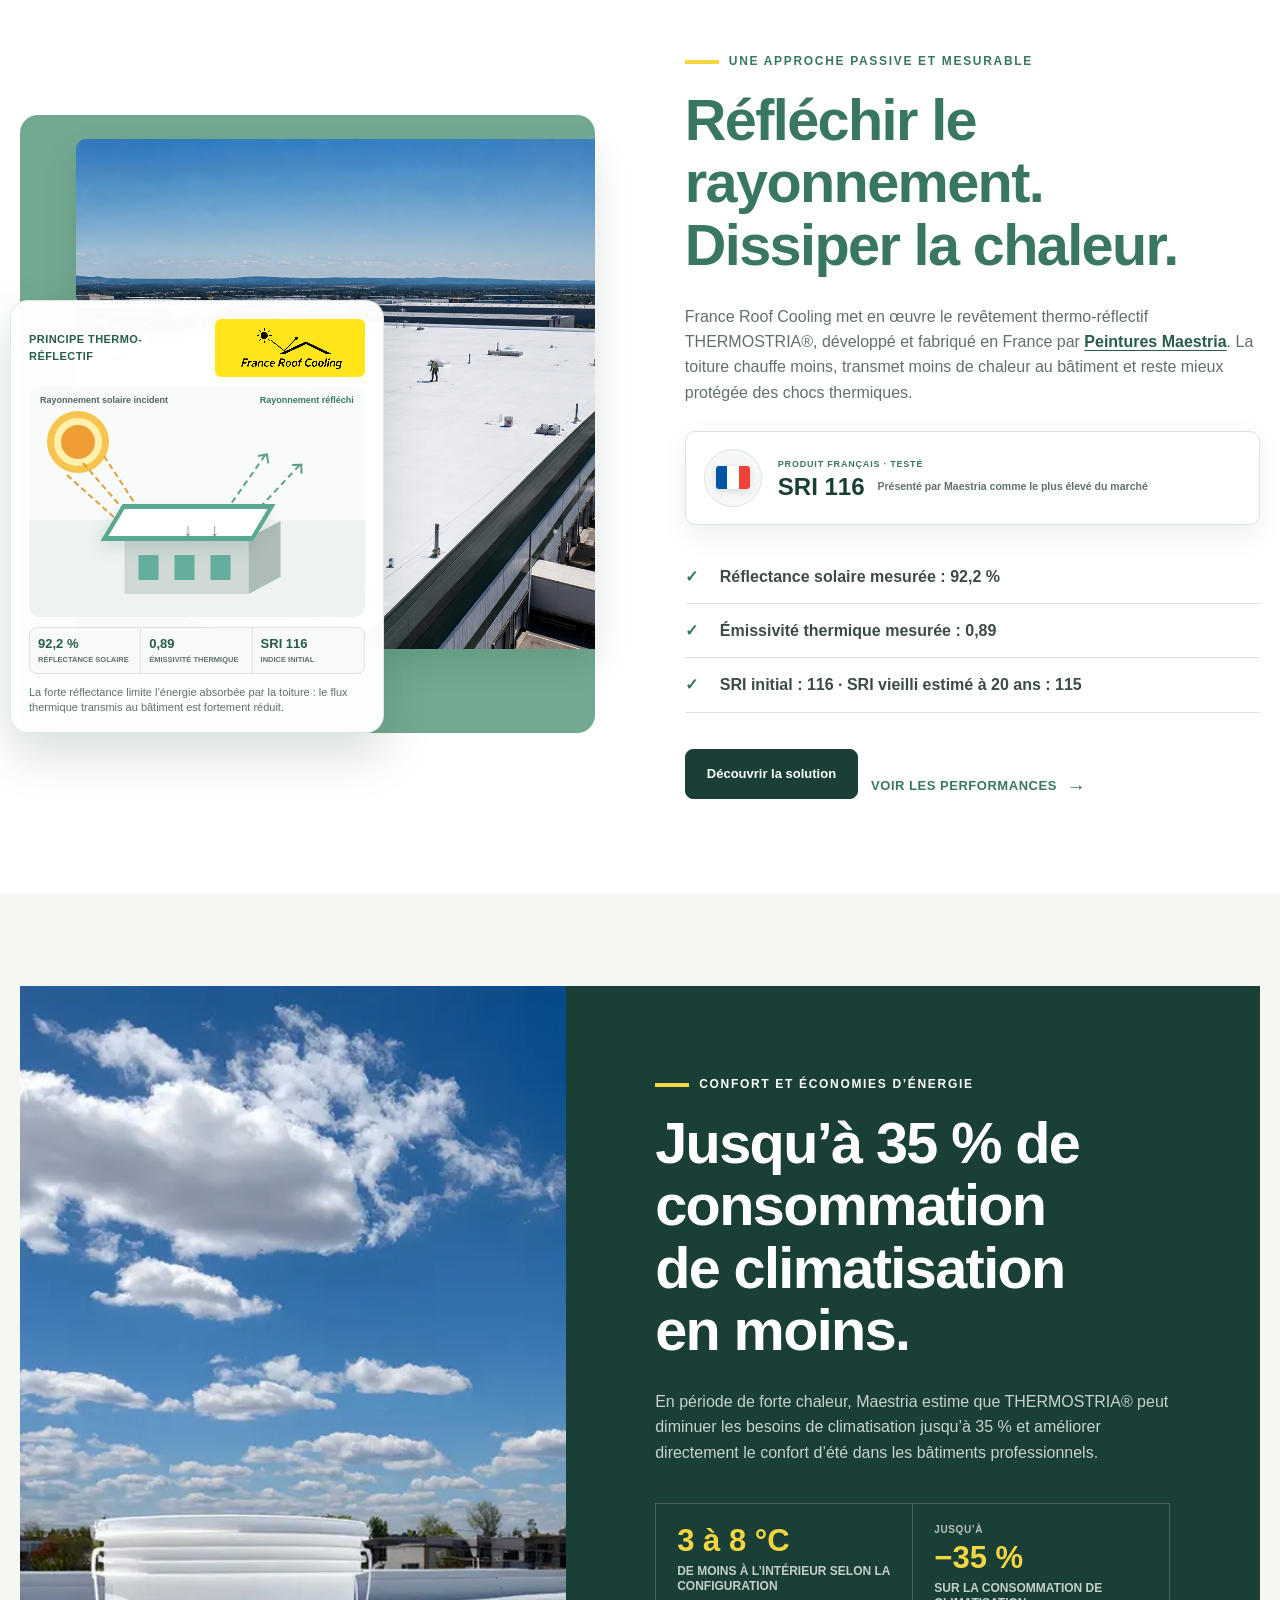
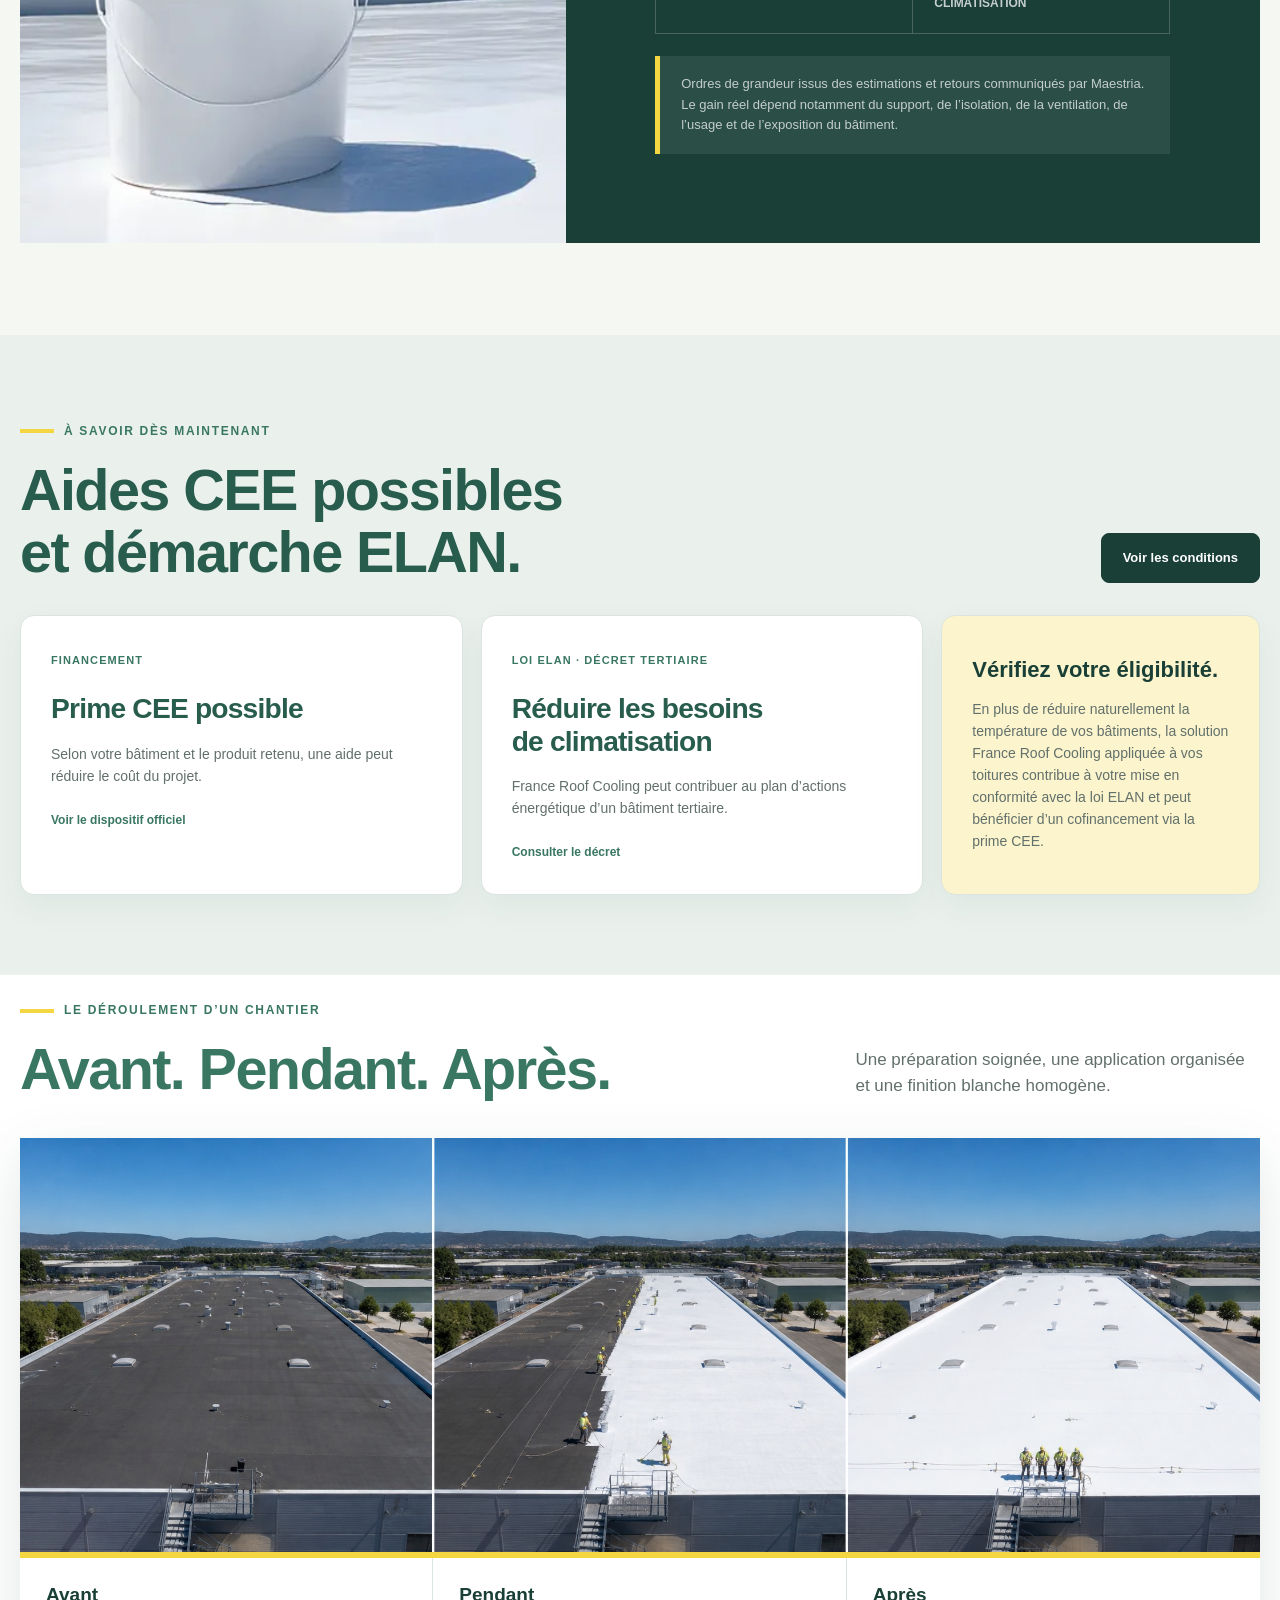
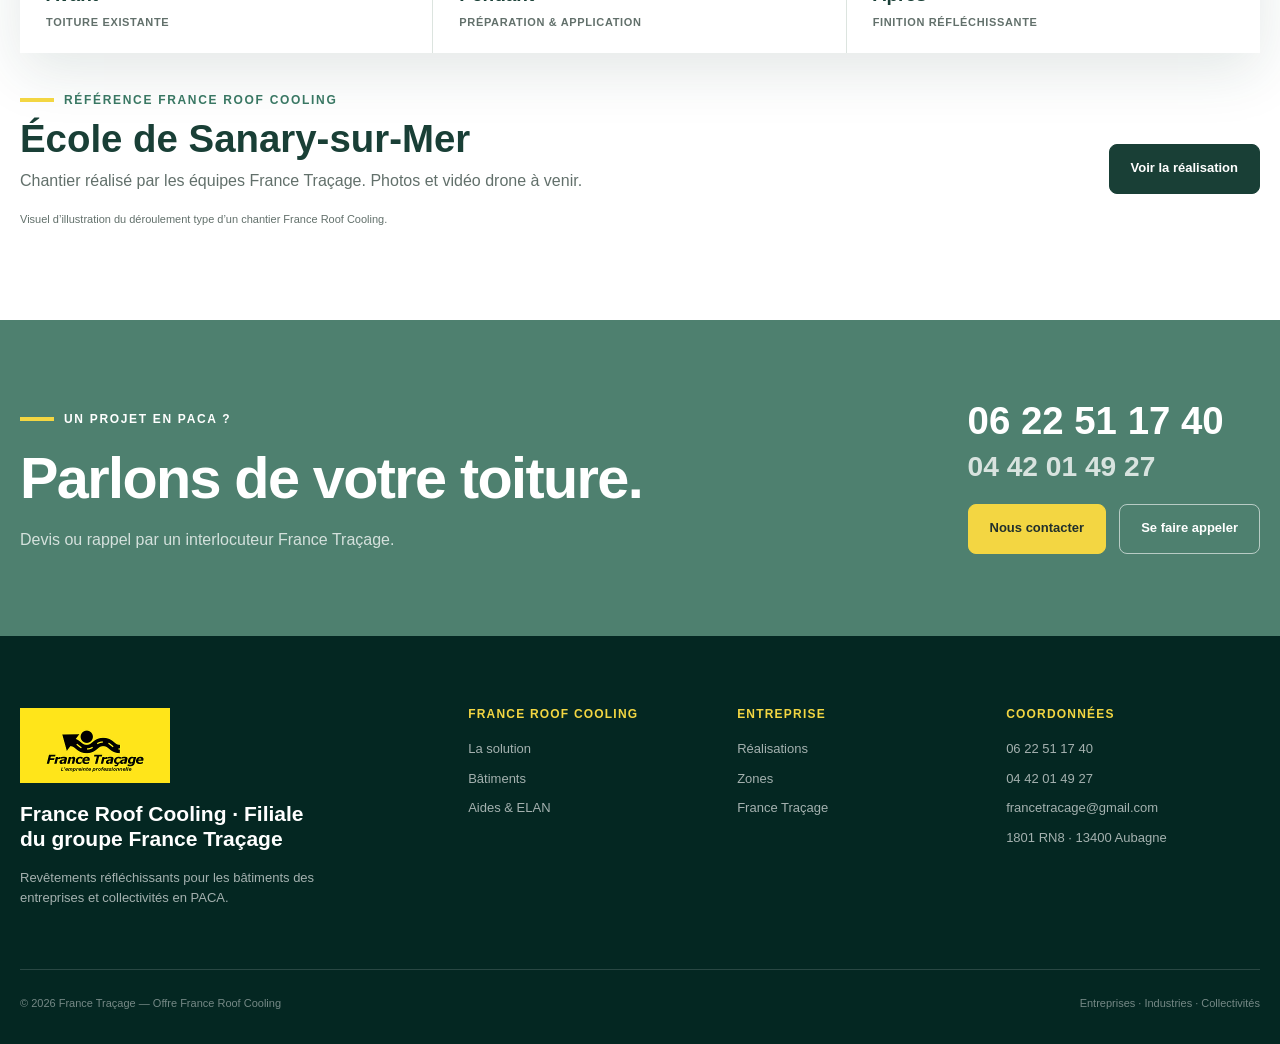
==== commit 2cd5df2c: "Restore technical French product proof" ====
--- a/index.html
+++ b/index.html
@@ -7,7 +7,7 @@
   <meta name="description" content="France Roof Cooling applique en PACA le revêtement thermo-réflectif français THERMOSTRIA® : SRI 116, jusqu’à 35 % de climatisation en moins et 3 à 8 °C de gain intérieur selon le bâtiment.">
   <link rel="icon" href="/assets/france-roof-cooling-logo.png?v=1" type="image/png">
   <link rel="canonical" href="https://france-roof-cooling.fr/">
-  <link rel="stylesheet" href="/assets/styles.css?v=22">
+  <link rel="stylesheet" href="/assets/styles.css?v=23">
   <meta property="og:title" content="France Roof Cooling par France Traçage — Entreprises et collectivités en PACA">
   <meta property="og:description" content="Revêtement thermo-réflectif français : SRI 116, confort d’été, économies de climatisation et protection de la toiture.">
   <meta property="og:type" content="website">
@@ -127,6 +127,14 @@
           <span class="kicker">Une approche passive et mesurable</span>
           <h2>Réfléchir le rayonnement. Dissiper la chaleur.</h2>
           <p>France Roof Cooling met en œuvre le revêtement thermo-réflectif THERMOSTRIA®, développé et fabriqué en France par <a class="inline-link" href="https://www.maestria.fr/fr/" target="_blank" rel="noopener">Peintures Maestria</a>. La toiture chauffe moins, transmet moins de chaleur au bâtiment et reste mieux protégée des chocs thermiques.</p>
+          <div class="french-product-proof" aria-label="Produit français testé, SRI 116">
+            <span class="france-icon" aria-hidden="true"></span>
+            <span class="french-product-copy">
+              <span>Produit français · testé</span>
+              <strong>SRI 116</strong>
+              <small>Présenté par Maestria comme le plus élevé du marché</small>
+            </span>
+          </div>
           <ul class="check-list">
             <li>Réflectance solaire mesurée&nbsp;: 92,2&nbsp;%</li>
             <li>Émissivité thermique mesurée&nbsp;: 0,89</li>
--- a/assets/styles.css
+++ b/assets/styles.css
@@ -1039,6 +1039,19 @@
   color: var(--forest);
 }
 
+.french-product-proof {
+  display: grid;
+  grid-template-columns: 58px minmax(0, 1fr);
+  align-items: center;
+  gap: 16px;
+  margin: 26px 0 4px;
+  padding: 17px 18px;
+  border: 1px solid var(--line);
+  border-radius: 10px;
+  background: var(--white);
+  box-shadow: 0 10px 28px rgba(25, 63, 54, .08);
+}
+
 .france-icon {
   display: grid;
   place-items: center;
@@ -1056,6 +1069,36 @@
   background: linear-gradient(90deg, #0055a4 0 33.333%, #fff 33.333% 66.666%, #ef4135 66.666% 100%);
   box-shadow: 0 2px 7px rgba(25, 63, 54, .16);
   content: "";
+}
+
+.french-product-copy {
+  display: grid;
+  grid-template-columns: auto minmax(0, 1fr);
+  align-items: center;
+  gap: 3px 13px;
+}
+
+.french-product-copy > span {
+  grid-column: 1 / -1;
+  color: var(--forest);
+  font-size: 9px;
+  font-weight: 900;
+  letter-spacing: .09em;
+  text-transform: uppercase;
+}
+
+.french-product-copy strong {
+  color: var(--forest-deep);
+  font-size: 24px;
+  line-height: 1;
+  white-space: nowrap;
+}
+
+.french-product-copy small {
+  color: var(--muted);
+  font-size: 10.5px;
+  font-weight: 700;
+  line-height: 1.25;
 }
 
 .sector-grid,
@@ -2283,6 +2326,12 @@
     height: 210px;
   }
 
+  .french-product-proof {
+    grid-template-columns: 48px minmax(0, 1fr);
+    gap: 12px;
+    padding: 14px;
+  }
+
   .france-icon {
     width: 48px;
     height: 48px;
@@ -2291,6 +2340,15 @@
   .france-icon::before {
     width: 29px;
     height: 20px;
+  }
+
+  .french-product-copy {
+    grid-template-columns: 1fr;
+    gap: 5px;
+  }
+
+  .french-product-copy > span {
+    grid-column: auto;
   }
 
   .reflection-one { left: 58%; }
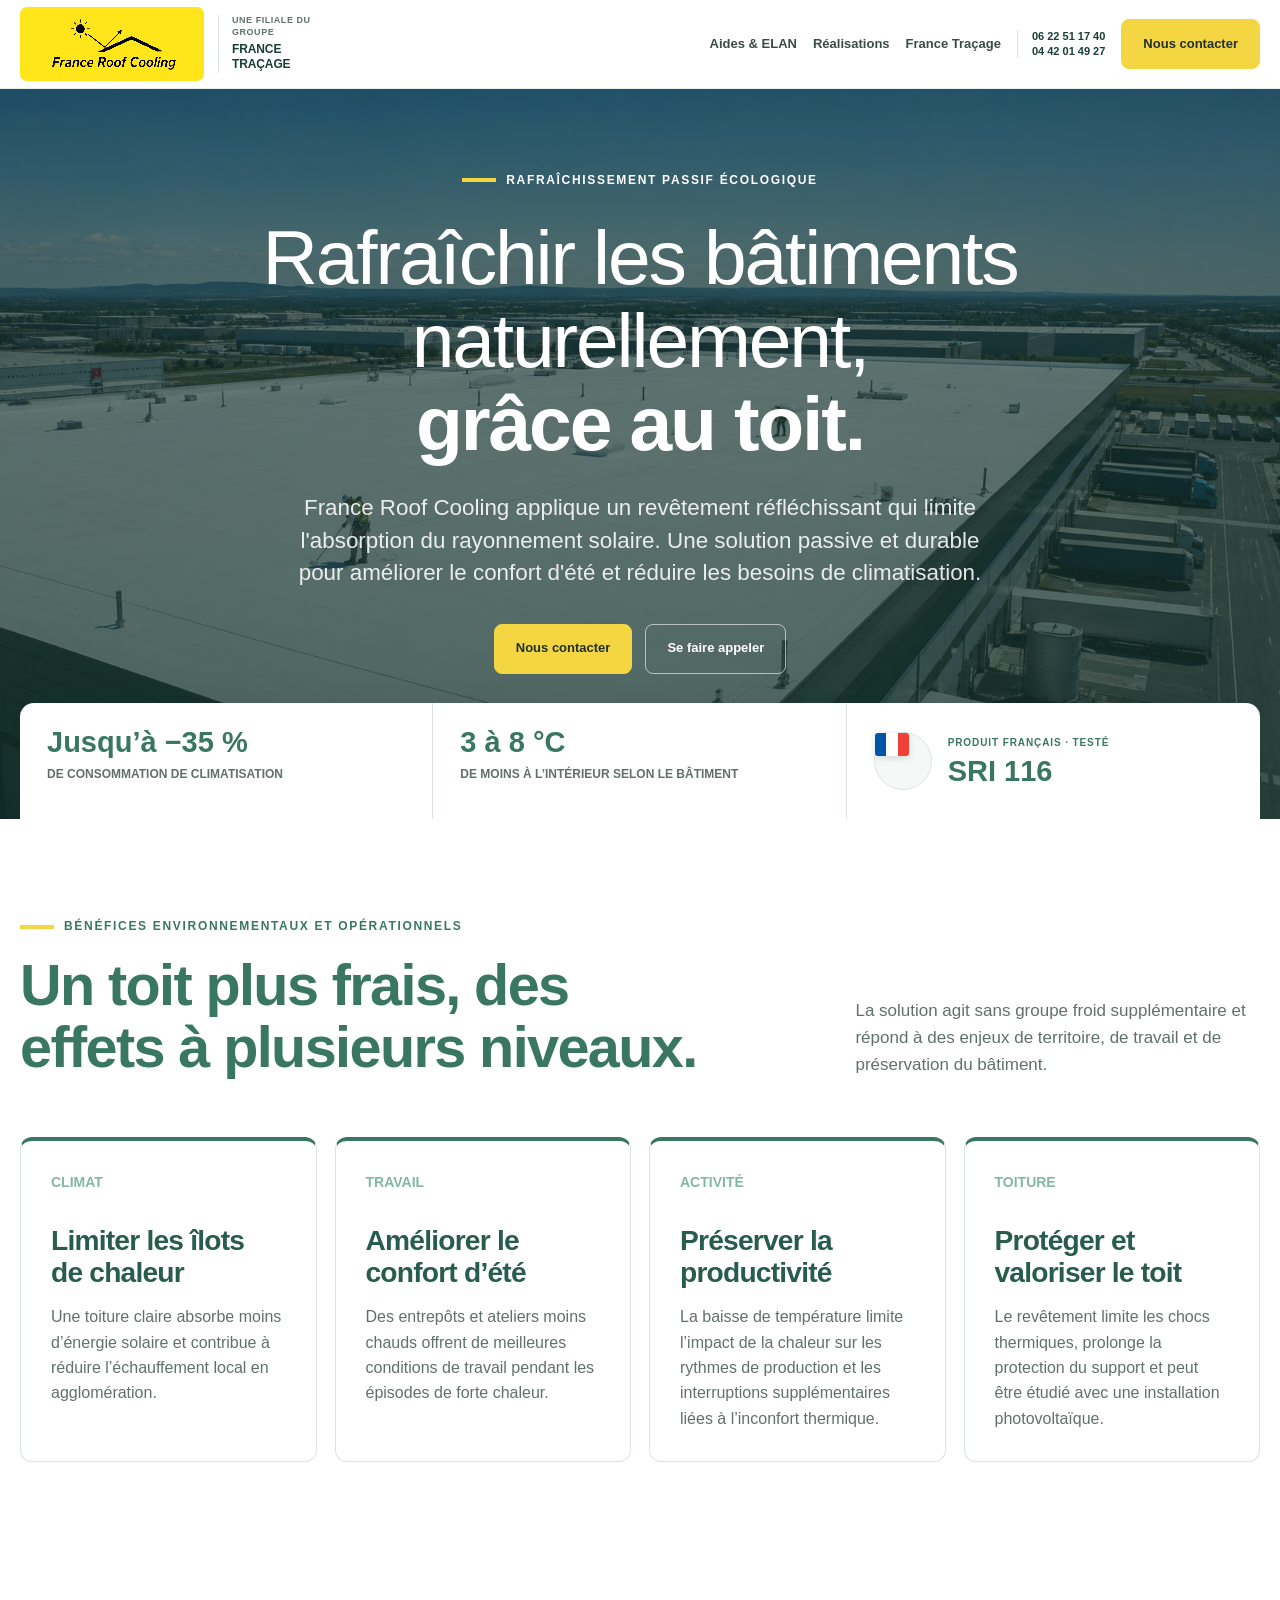
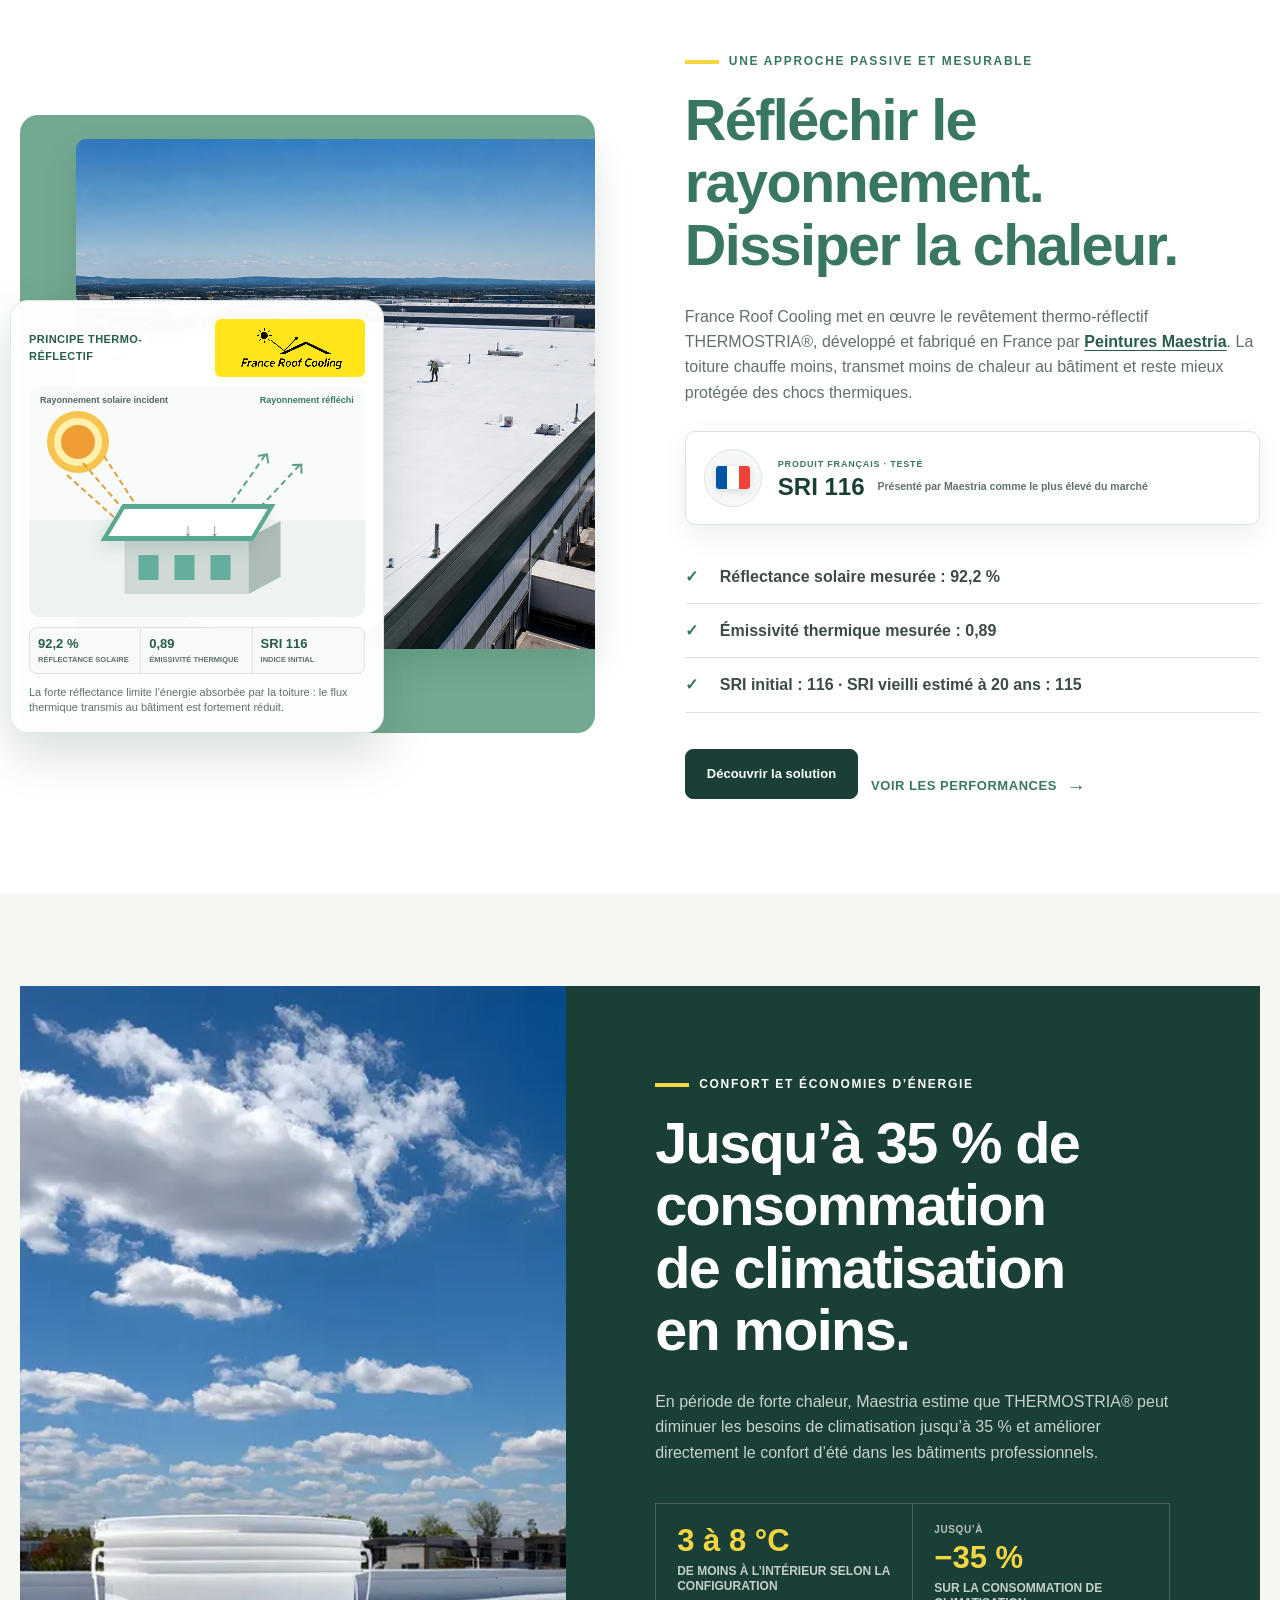
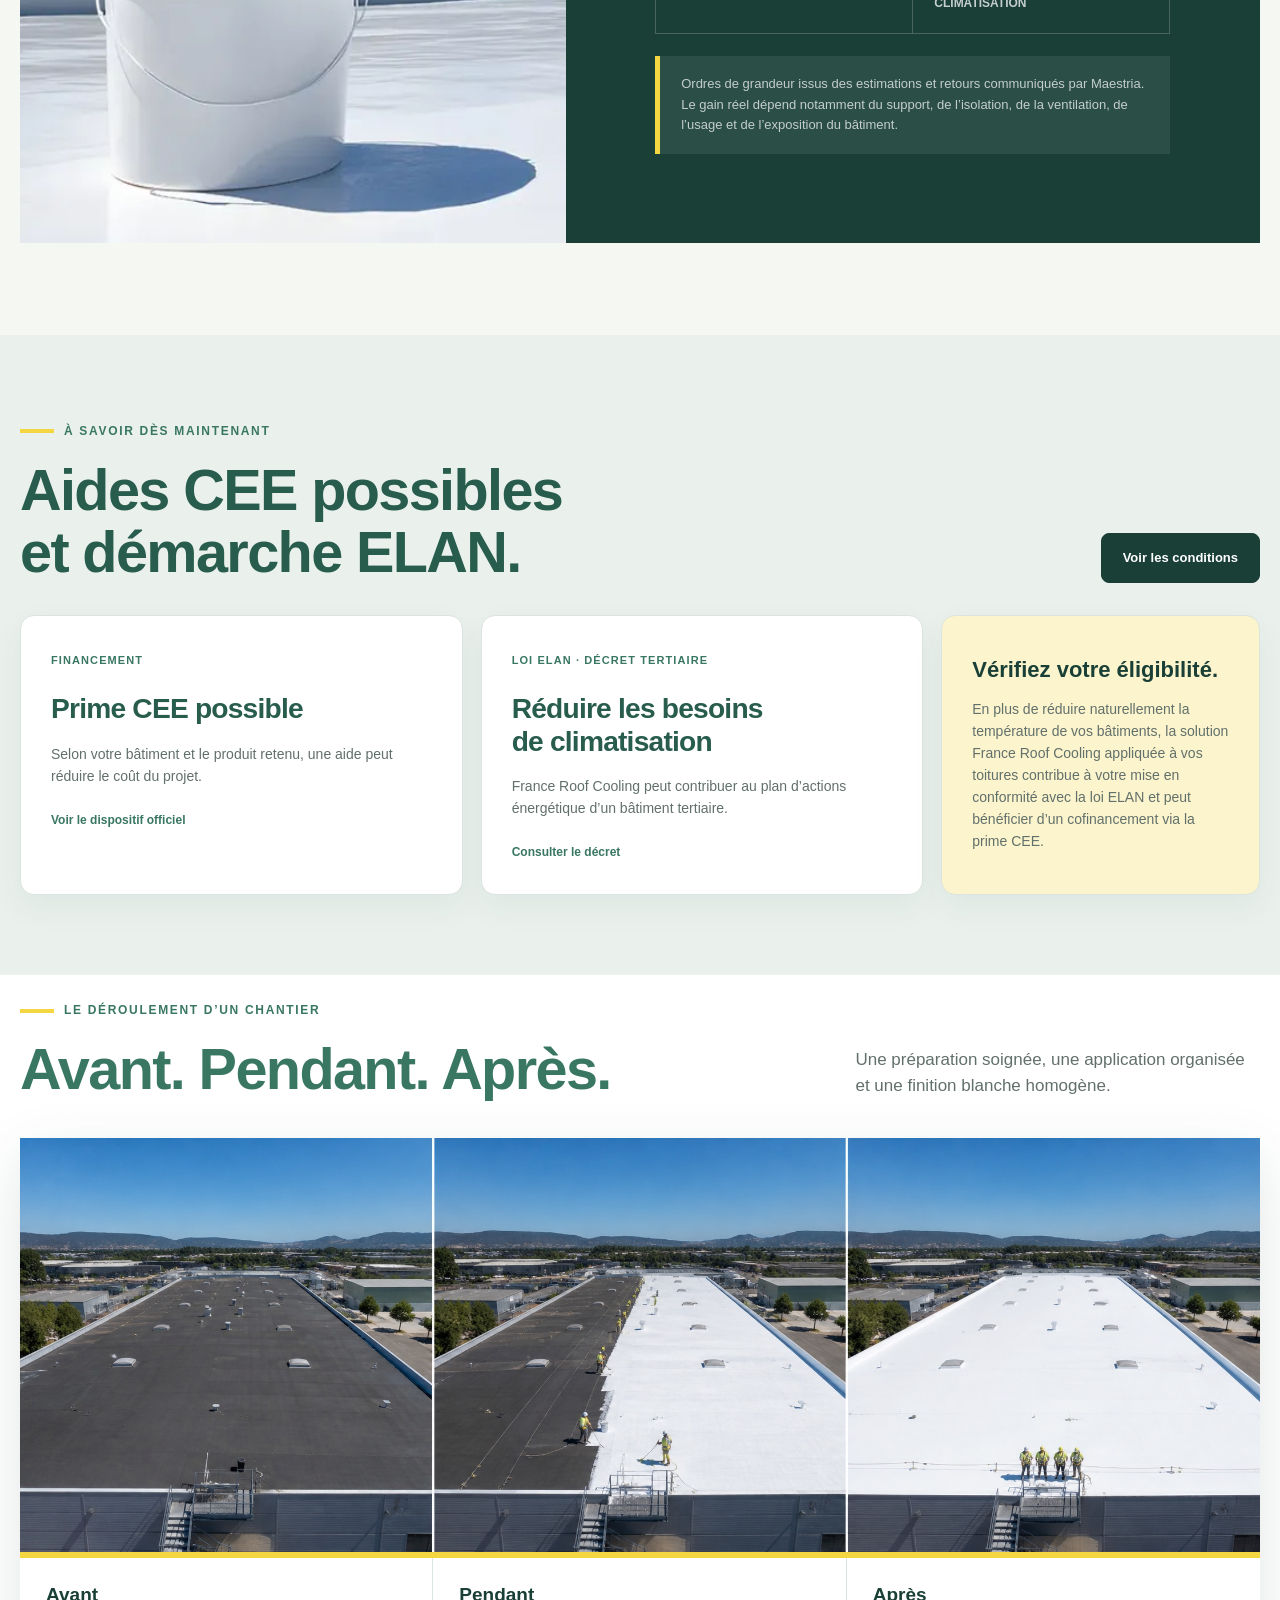
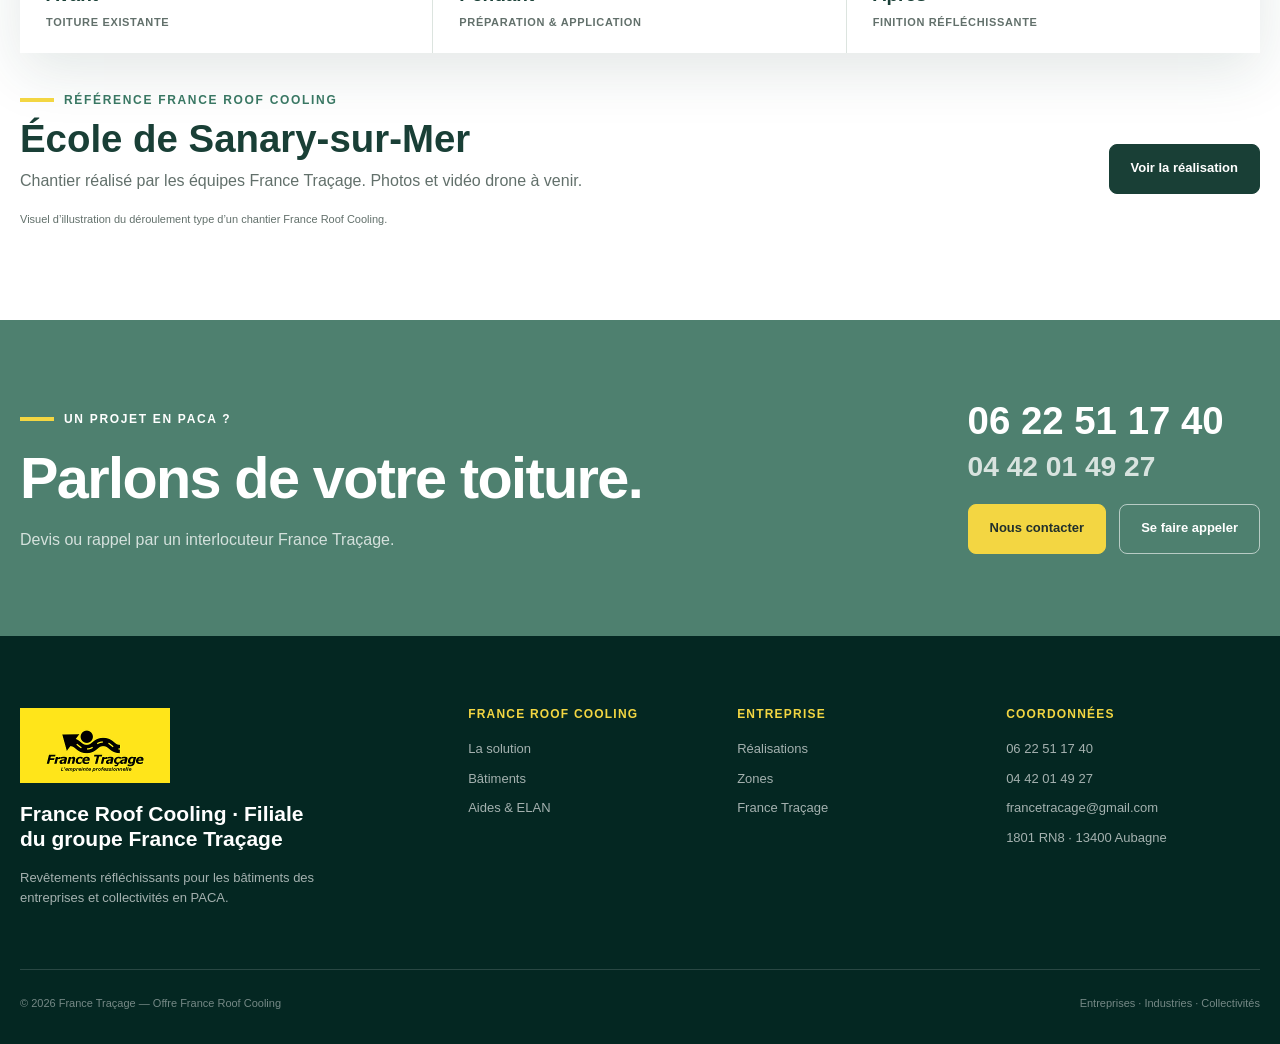
==== commit db3ca4a3: "Add upcoming project references" ====
--- a/index.html
+++ b/index.html
@@ -7,7 +7,7 @@
   <meta name="description" content="France Roof Cooling applique en PACA le revêtement thermo-réflectif français THERMOSTRIA® : SRI 116, jusqu’à 35 % de climatisation en moins et 3 à 8 °C de gain intérieur selon le bâtiment.">
   <link rel="icon" href="/assets/france-roof-cooling-logo.png?v=1" type="image/png">
   <link rel="canonical" href="https://france-roof-cooling.fr/">
-  <link rel="stylesheet" href="/assets/styles.css?v=23">
+  <link rel="stylesheet" href="/assets/styles.css?v=24">
   <meta property="og:title" content="France Roof Cooling par France Traçage — Entreprises et collectivités en PACA">
   <meta property="og:description" content="Revêtement thermo-réflectif français : SRI 116, confort d’été, économies de climatisation et protection de la toiture.">
   <meta property="og:type" content="website">
--- a/assets/styles.css
+++ b/assets/styles.css
@@ -1063,6 +1063,7 @@
 }
 
 .france-icon::before {
+  display: block;
   width: 34px;
   height: 23px;
   border-radius: 3px;
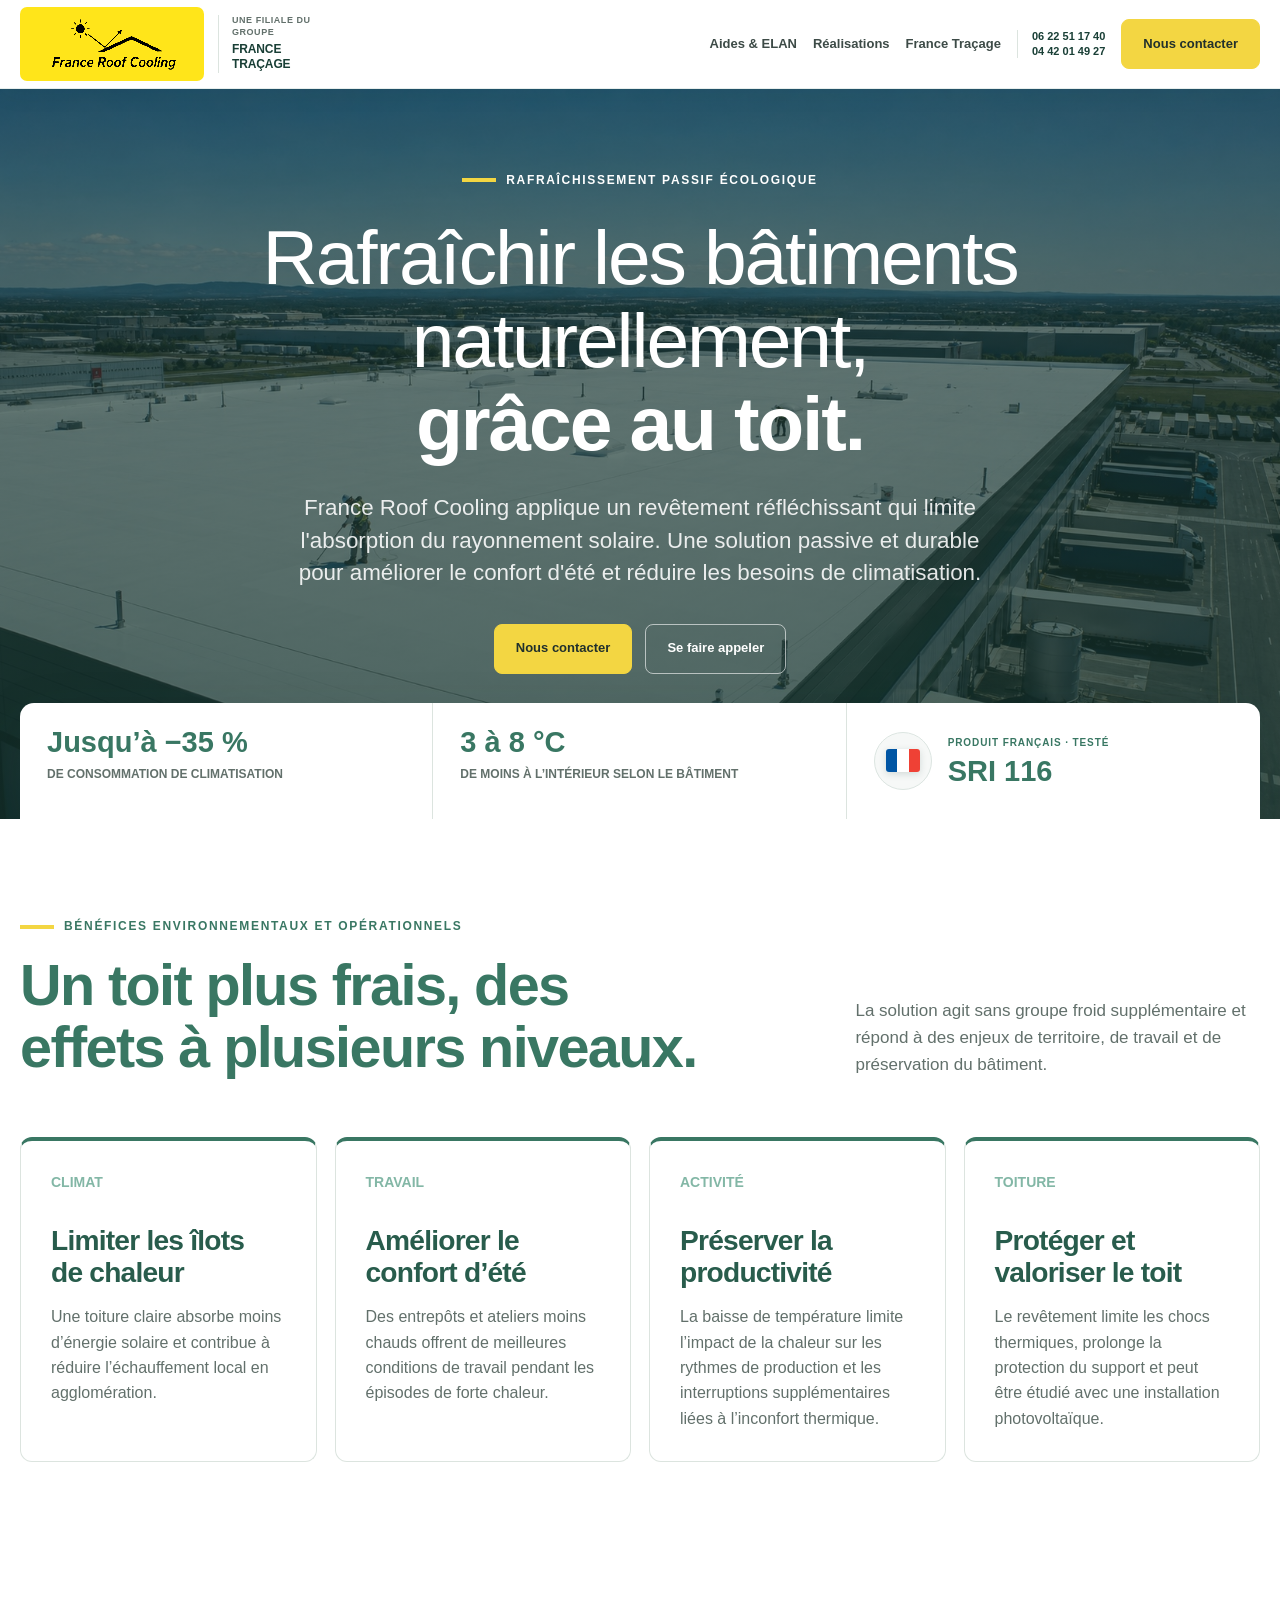
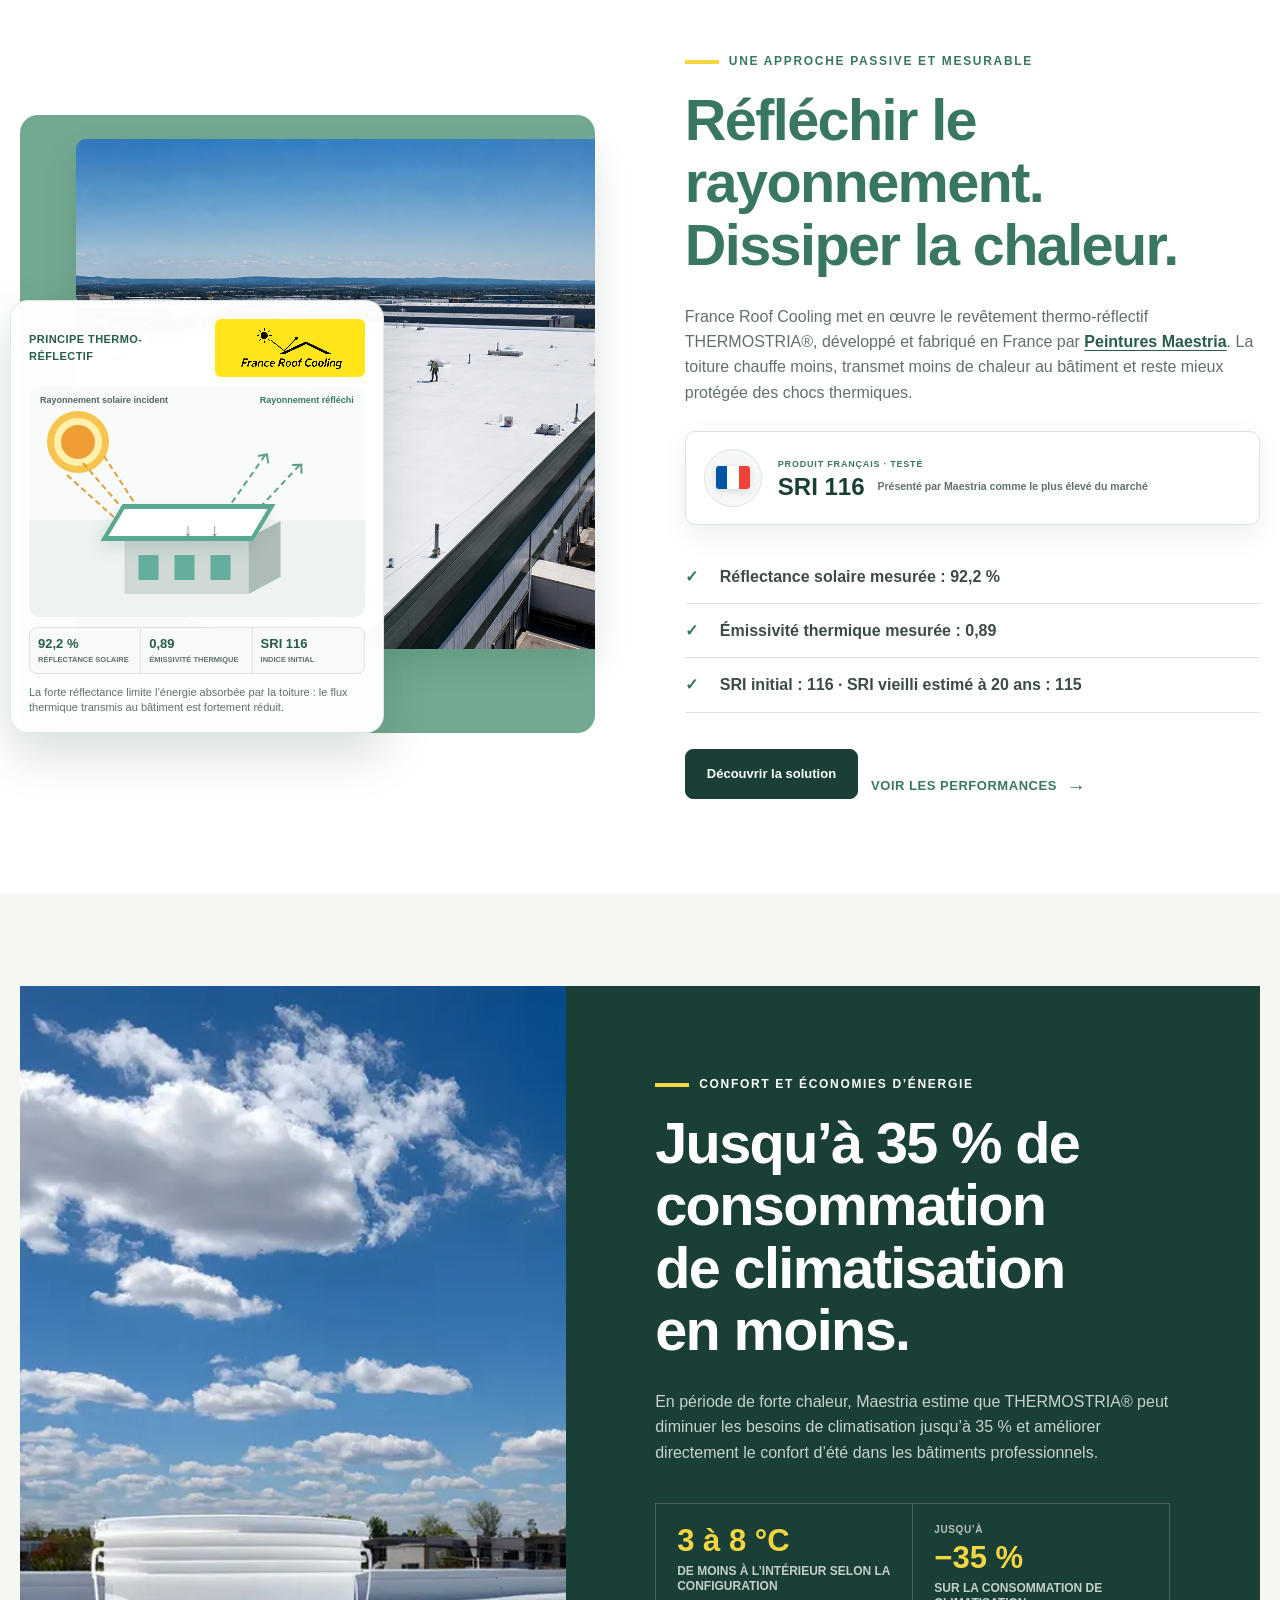
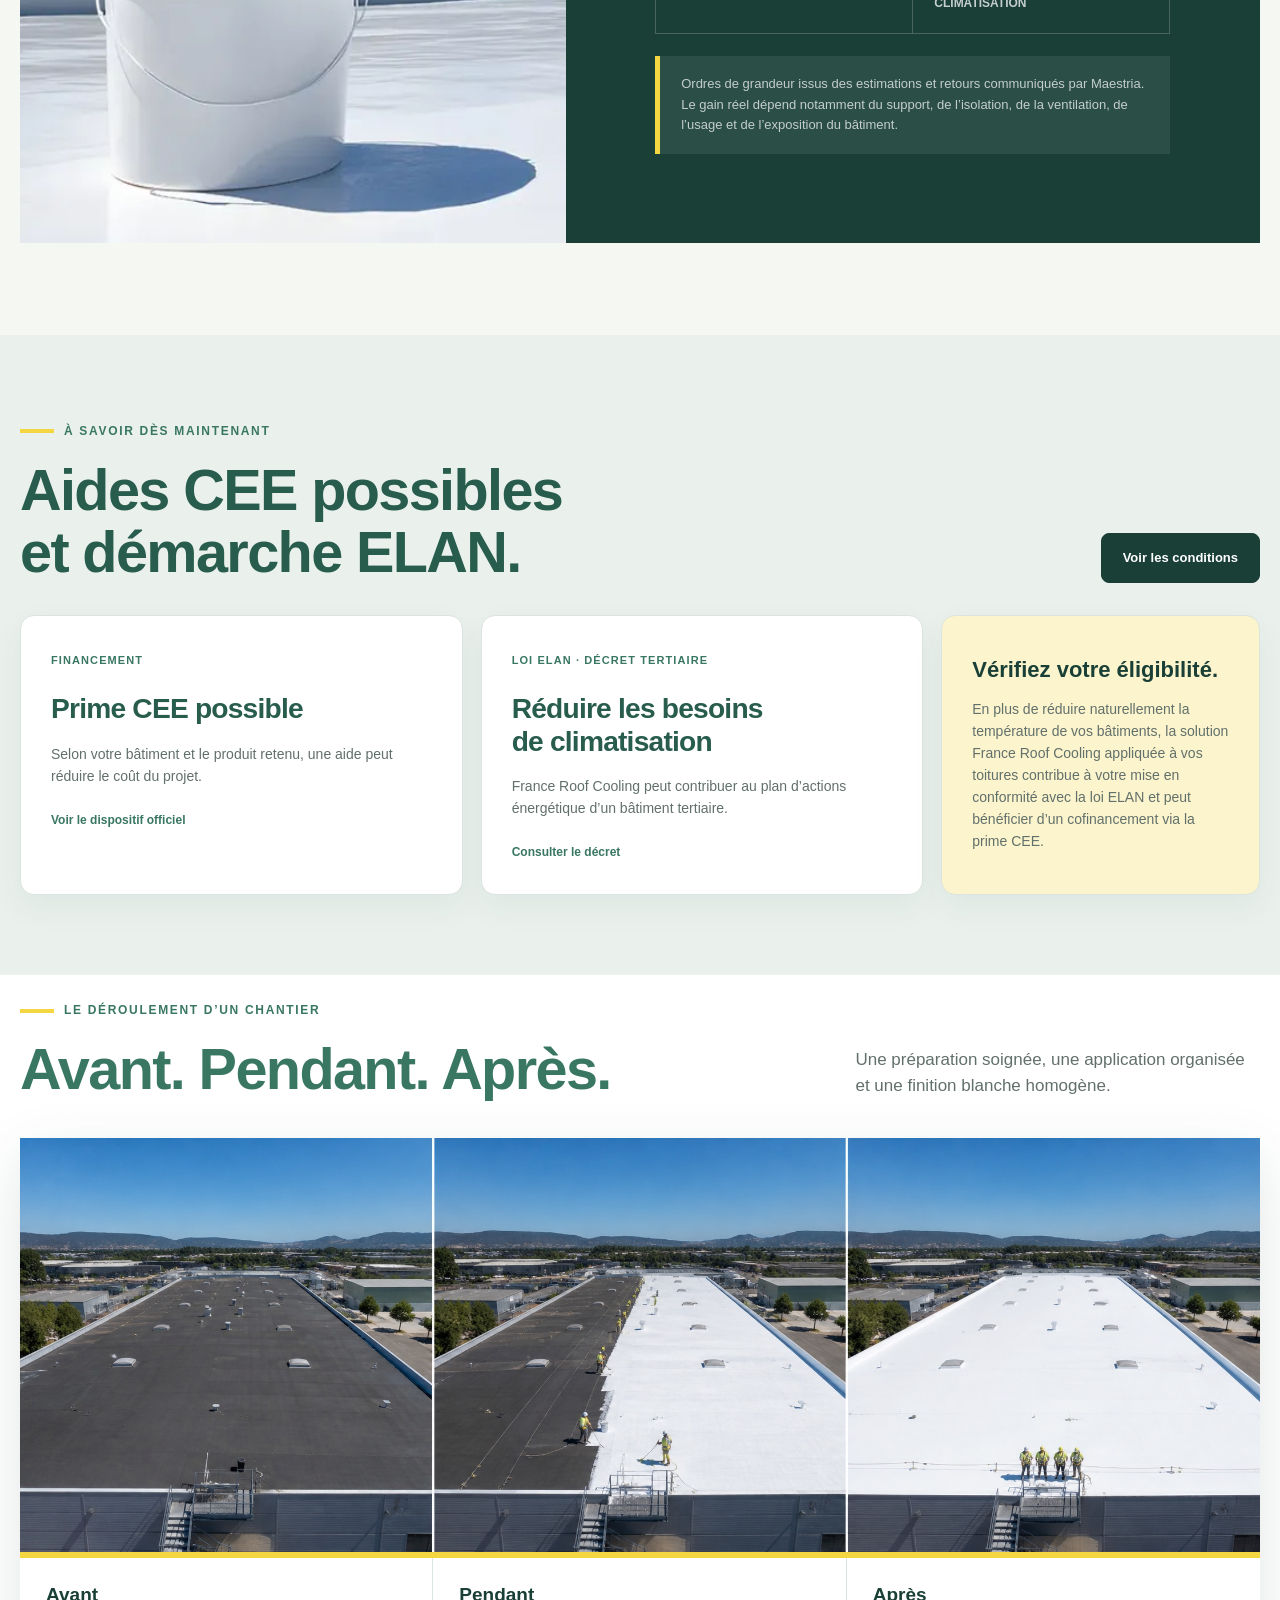
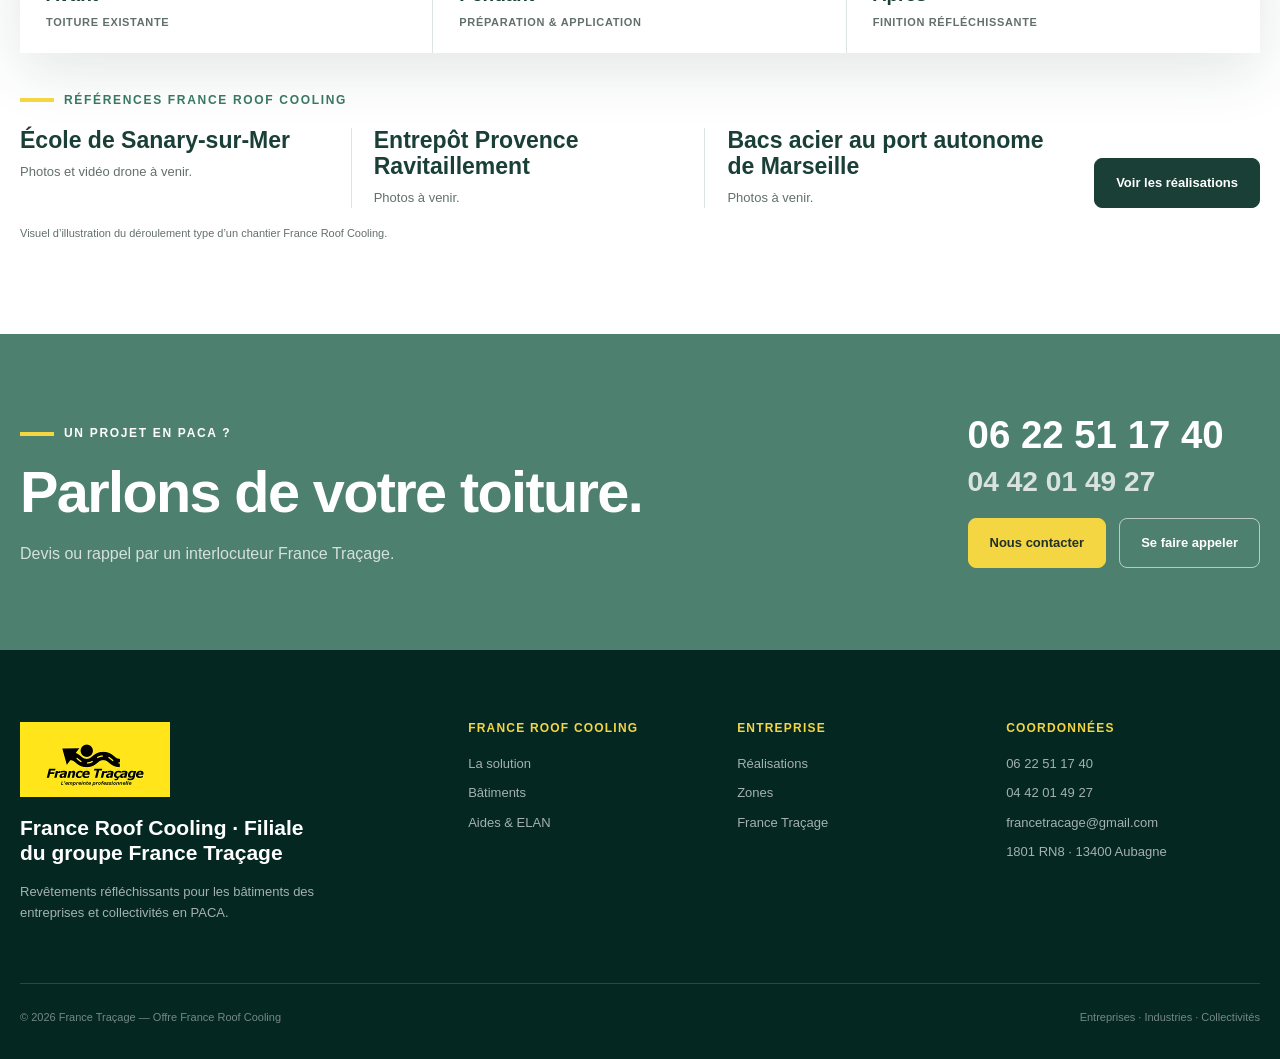
==== commit 30169642: "Show project references on homepage" ====
--- a/index.html
+++ b/index.html
@@ -7,7 +7,7 @@
   <meta name="description" content="France Roof Cooling applique en PACA le revêtement thermo-réflectif français THERMOSTRIA® : SRI 116, jusqu’à 35 % de climatisation en moins et 3 à 8 °C de gain intérieur selon le bâtiment.">
   <link rel="icon" href="/assets/france-roof-cooling-logo.png?v=1" type="image/png">
   <link rel="canonical" href="https://france-roof-cooling.fr/">
-  <link rel="stylesheet" href="/assets/styles.css?v=24">
+  <link rel="stylesheet" href="/assets/styles.css?v=25">
   <meta property="og:title" content="France Roof Cooling par France Traçage — Entreprises et collectivités en PACA">
   <meta property="og:description" content="Revêtement thermo-réflectif français : SRI 116, confort d’été, économies de climatisation et protection de la toiture.">
   <meta property="og:type" content="website">
@@ -202,8 +202,15 @@
           </figcaption>
         </figure>
         <div class="sequence-reference">
-          <div><span class="kicker">Référence France Roof Cooling</span><strong>École de Sanary-sur-Mer</strong><p>Chantier réalisé par les équipes France Traçage. Photos et vidéo drone à venir.</p></div>
-          <a class="button dark" href="/realisations/">Voir la réalisation</a>
+          <div>
+            <span class="kicker">Références France Roof Cooling</span>
+            <div class="reference-list">
+              <div><strong>École de Sanary-sur-Mer</strong><p>Photos et vidéo drone à venir.</p></div>
+              <div><strong>Entrepôt Provence Ravitaillement</strong><p>Photos à venir.</p></div>
+              <div><strong>Bacs acier au port autonome de Marseille</strong><p>Photos à venir.</p></div>
+            </div>
+          </div>
+          <a class="button dark" href="/realisations/">Voir les réalisations</a>
         </div>
         <p class="sequence-note">Visuel d’illustration du déroulement type d’un chantier France Roof Cooling.</p>
       </div>
--- a/assets/styles.css
+++ b/assets/styles.css
@@ -500,6 +500,8 @@
 }
 
 .proof-french .france-icon {
+  display: grid;
+  place-items: center;
   margin: 0;
 }
 
@@ -1598,6 +1600,7 @@
 .sequence-reference > div {
   display: grid;
   gap: 10px;
+  flex: 1;
 }
 
 .sequence-reference > div > strong {
@@ -1608,6 +1611,35 @@
 
 .sequence-reference p {
   color: var(--muted);
+}
+
+.reference-list {
+  display: grid;
+  grid-template-columns: repeat(3, minmax(0, 1fr));
+  gap: 22px;
+  margin-top: 8px;
+}
+
+.reference-list > div {
+  padding-right: 22px;
+  border-right: 1px solid var(--line);
+}
+
+.reference-list > div:last-child {
+  padding-right: 0;
+  border-right: 0;
+}
+
+.reference-list strong {
+  display: block;
+  color: var(--forest-deep);
+  font-size: clamp(1.15rem, 1.8vw, 1.5rem);
+  line-height: 1.12;
+}
+
+.reference-list p {
+  margin-top: 8px;
+  font-size: 13px;
 }
 
 .sequence-note {
@@ -2125,6 +2157,22 @@
     flex-direction: column;
   }
 
+  .reference-list {
+    grid-template-columns: 1fr;
+    gap: 18px;
+  }
+
+  .reference-list > div {
+    padding: 0 0 18px;
+    border-right: 0;
+    border-bottom: 1px solid var(--line);
+  }
+
+  .reference-list > div:last-child {
+    padding-bottom: 0;
+    border-bottom: 0;
+  }
+
   .section-heading {
     gap: 25px;
   }
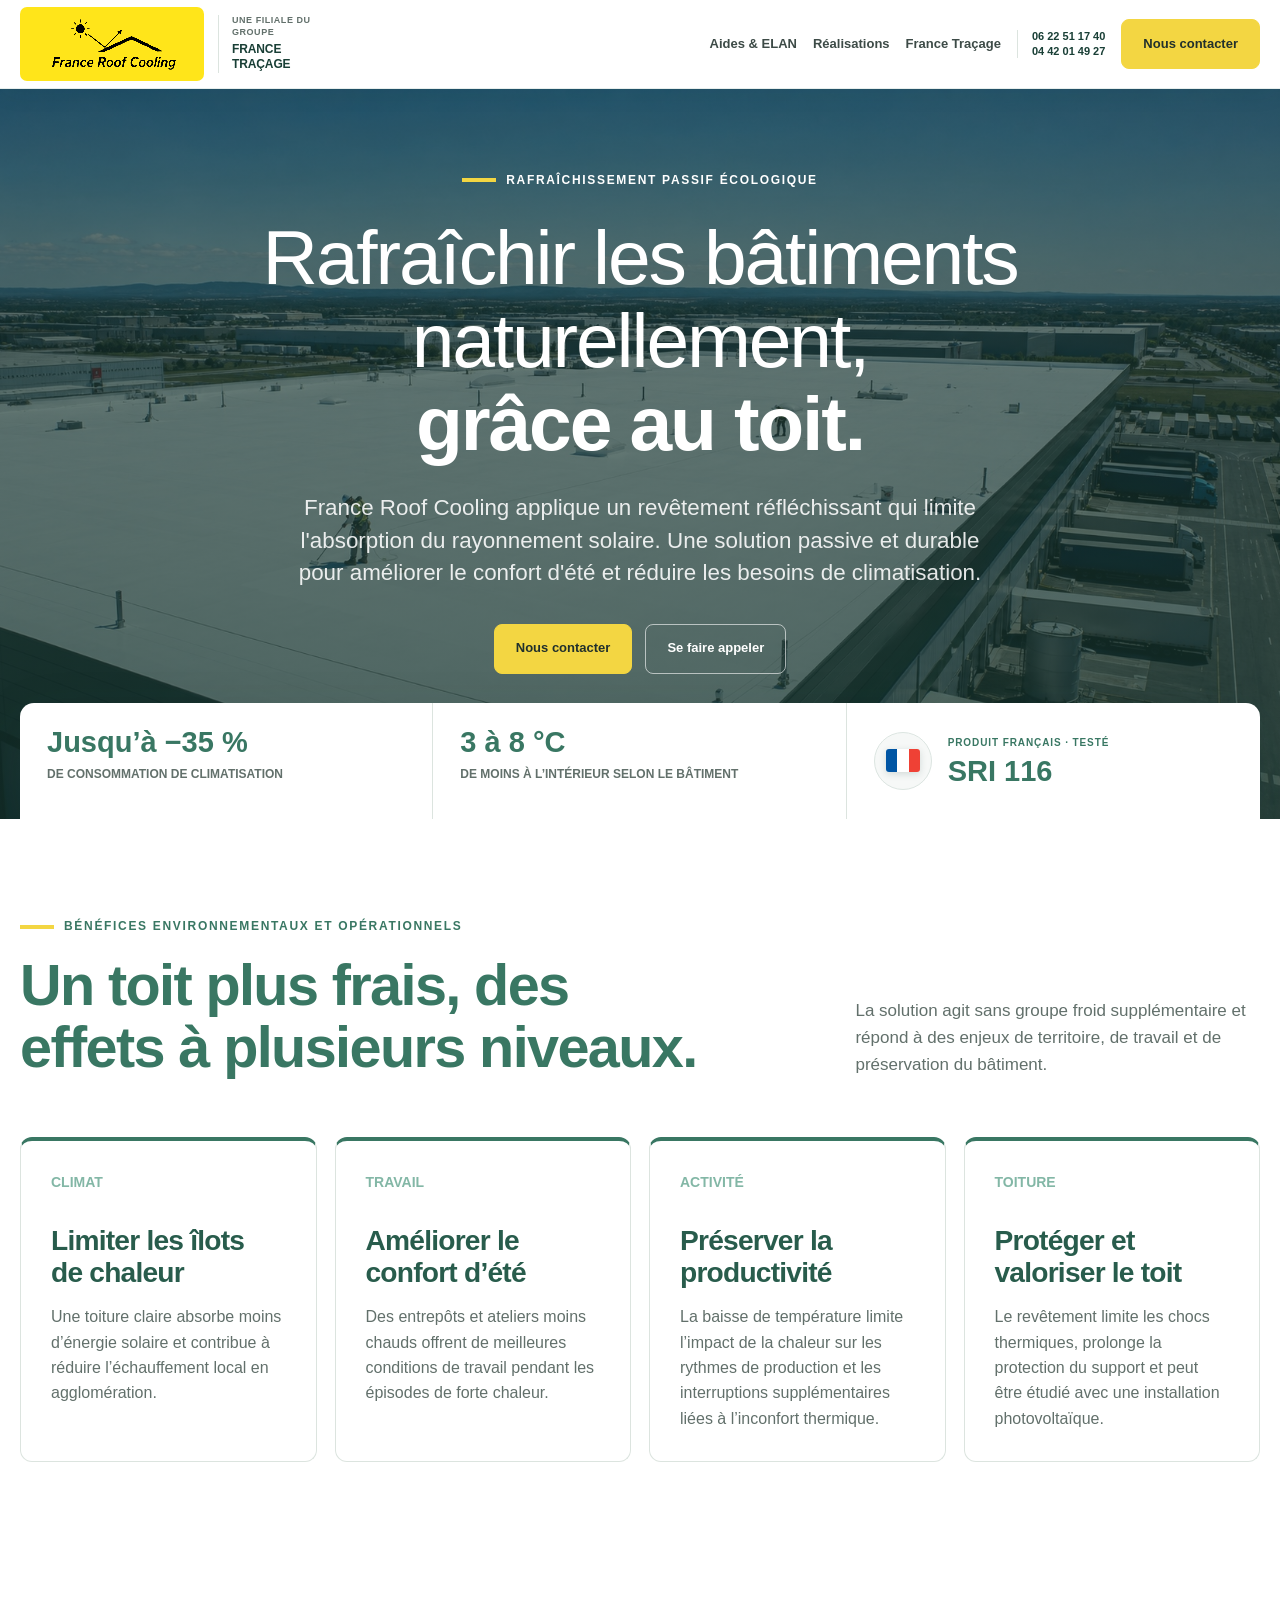
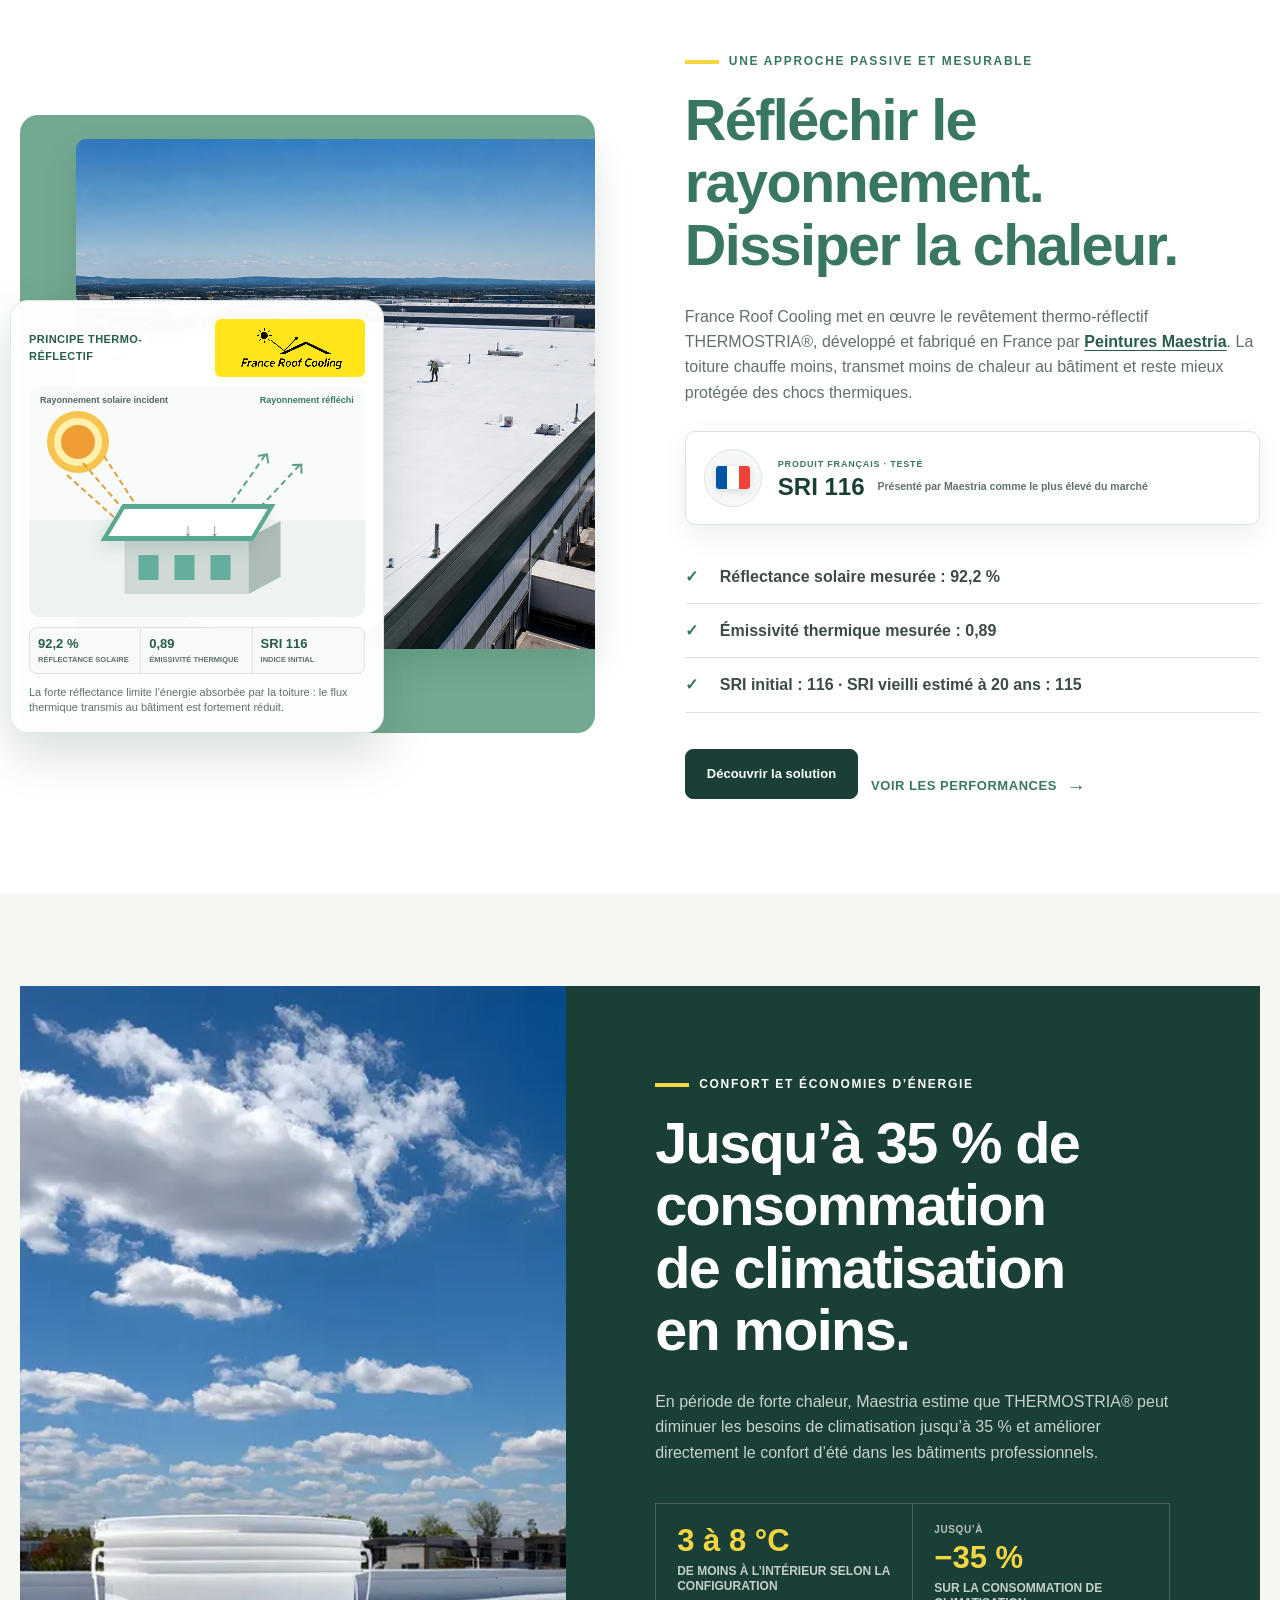
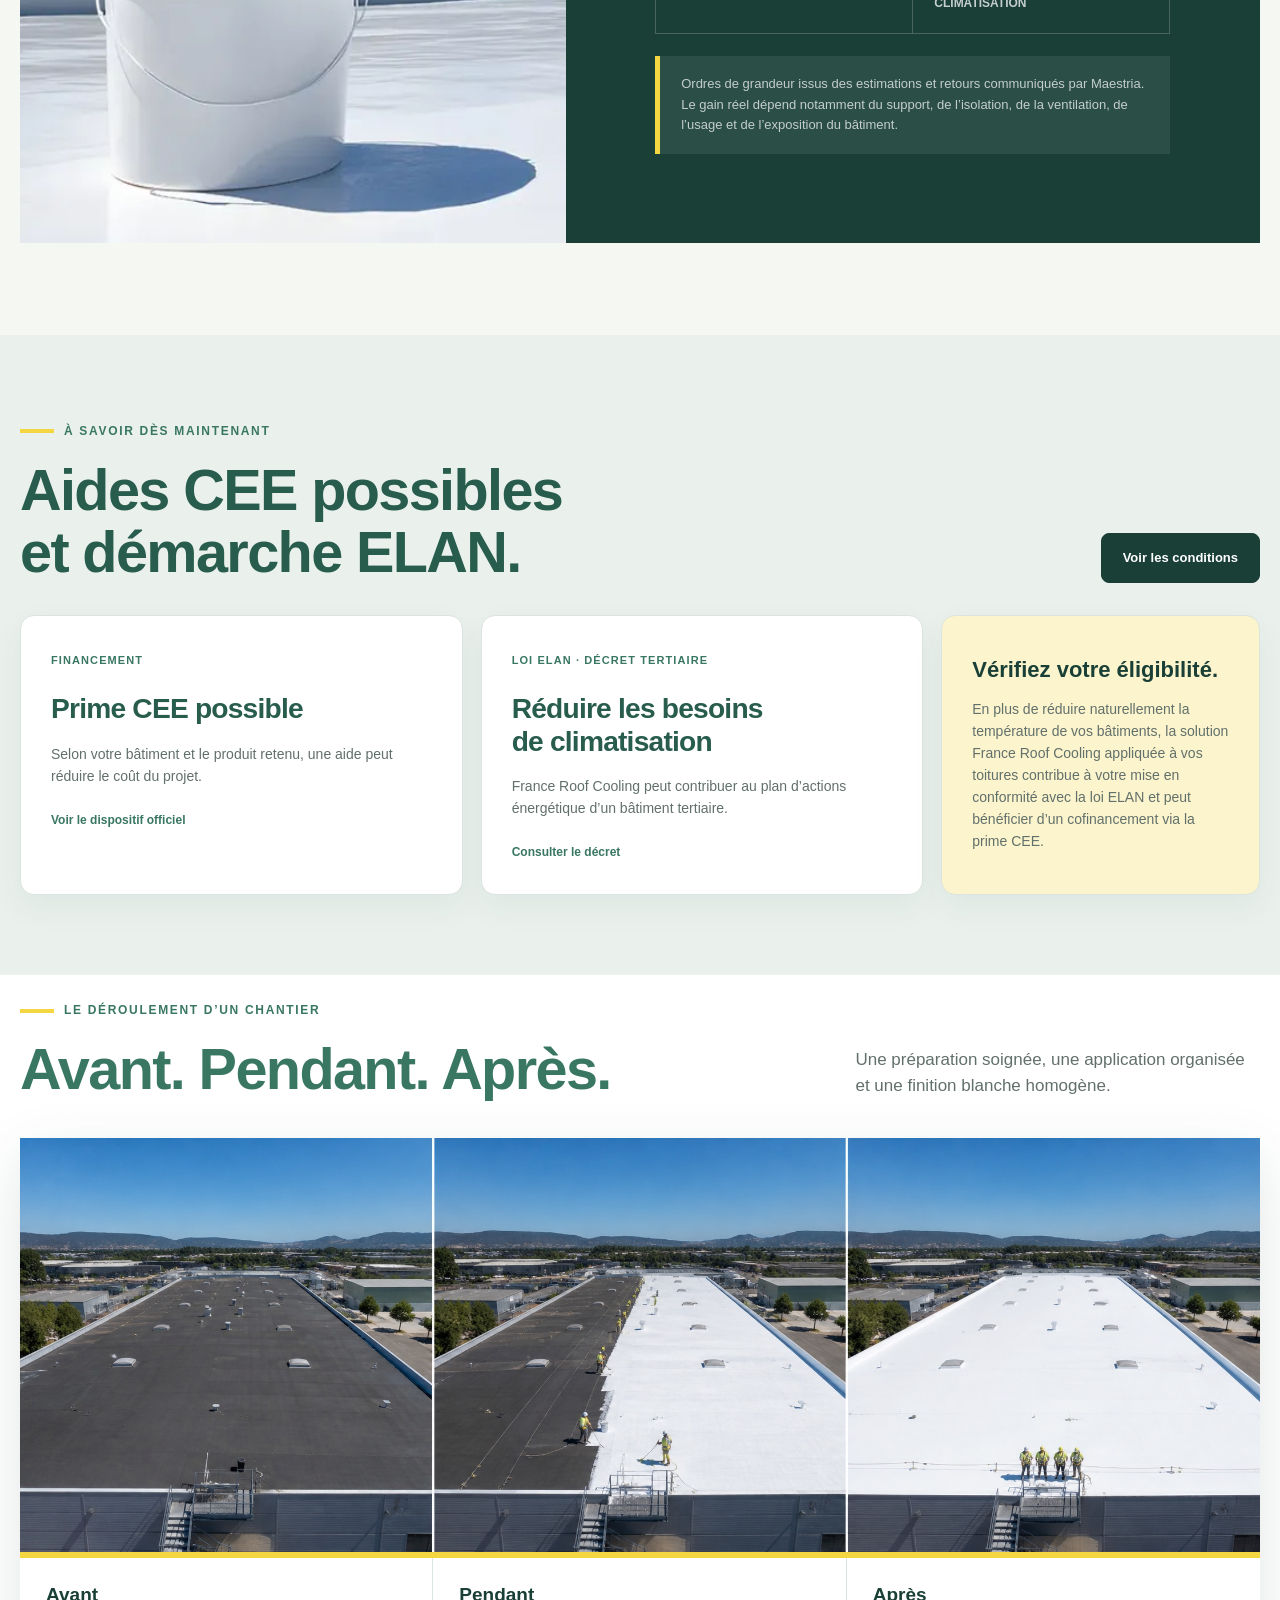
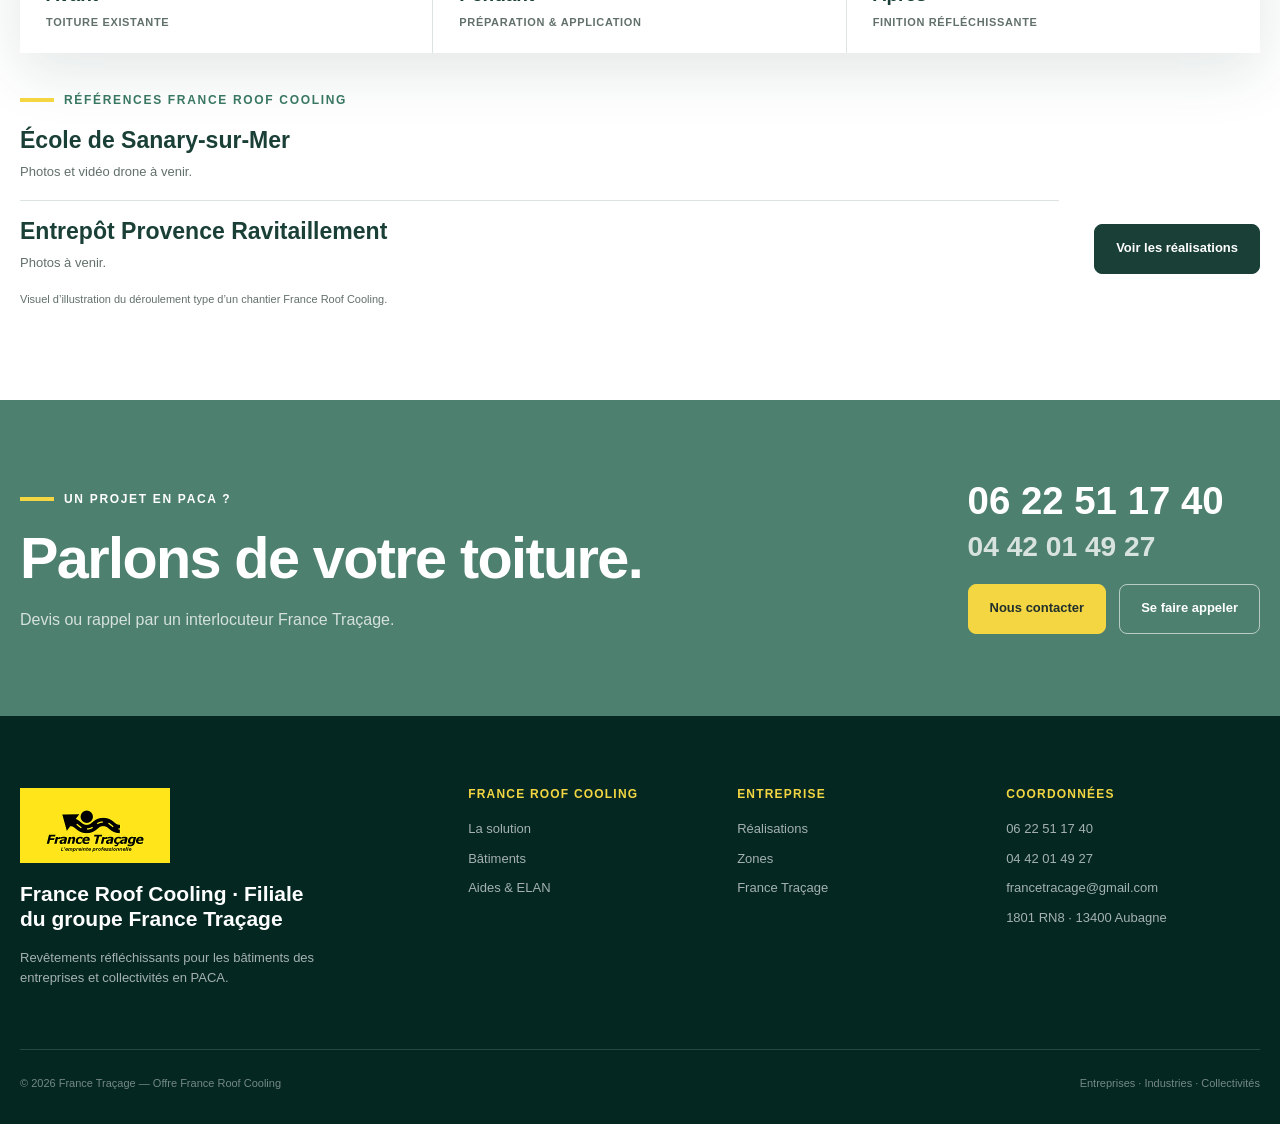
==== commit c0dc1361: "Stack homepage references vertically" ====
--- a/index.html
+++ b/index.html
@@ -7,7 +7,7 @@
   <meta name="description" content="France Roof Cooling applique en PACA le revêtement thermo-réflectif français THERMOSTRIA® : SRI 116, jusqu’à 35 % de climatisation en moins et 3 à 8 °C de gain intérieur selon le bâtiment.">
   <link rel="icon" href="/assets/france-roof-cooling-logo.png?v=1" type="image/png">
   <link rel="canonical" href="https://france-roof-cooling.fr/">
-  <link rel="stylesheet" href="/assets/styles.css?v=25">
+  <link rel="stylesheet" href="/assets/styles.css?v=26">
   <meta property="og:title" content="France Roof Cooling par France Traçage — Entreprises et collectivités en PACA">
   <meta property="og:description" content="Revêtement thermo-réflectif français : SRI 116, confort d’été, économies de climatisation et protection de la toiture.">
   <meta property="og:type" content="website">
@@ -207,7 +207,6 @@
             <div class="reference-list">
               <div><strong>École de Sanary-sur-Mer</strong><p>Photos et vidéo drone à venir.</p></div>
               <div><strong>Entrepôt Provence Ravitaillement</strong><p>Photos à venir.</p></div>
-              <div><strong>Bacs acier au port autonome de Marseille</strong><p>Photos à venir.</p></div>
             </div>
           </div>
           <a class="button dark" href="/realisations/">Voir les réalisations</a>
--- a/assets/styles.css
+++ b/assets/styles.css
@@ -1615,19 +1615,19 @@
 
 .reference-list {
   display: grid;
-  grid-template-columns: repeat(3, minmax(0, 1fr));
-  gap: 22px;
+  grid-template-columns: 1fr;
+  gap: 18px;
   margin-top: 8px;
 }
 
 .reference-list > div {
-  padding-right: 22px;
-  border-right: 1px solid var(--line);
+  padding: 0 0 18px;
+  border-bottom: 1px solid var(--line);
 }
 
 .reference-list > div:last-child {
-  padding-right: 0;
-  border-right: 0;
+  padding-bottom: 0;
+  border-bottom: 0;
 }
 
 .reference-list strong {
@@ -2157,22 +2157,6 @@
     flex-direction: column;
   }
 
-  .reference-list {
-    grid-template-columns: 1fr;
-    gap: 18px;
-  }
-
-  .reference-list > div {
-    padding: 0 0 18px;
-    border-right: 0;
-    border-bottom: 1px solid var(--line);
-  }
-
-  .reference-list > div:last-child {
-    padding-bottom: 0;
-    border-bottom: 0;
-  }
-
   .section-heading {
     gap: 25px;
   }
